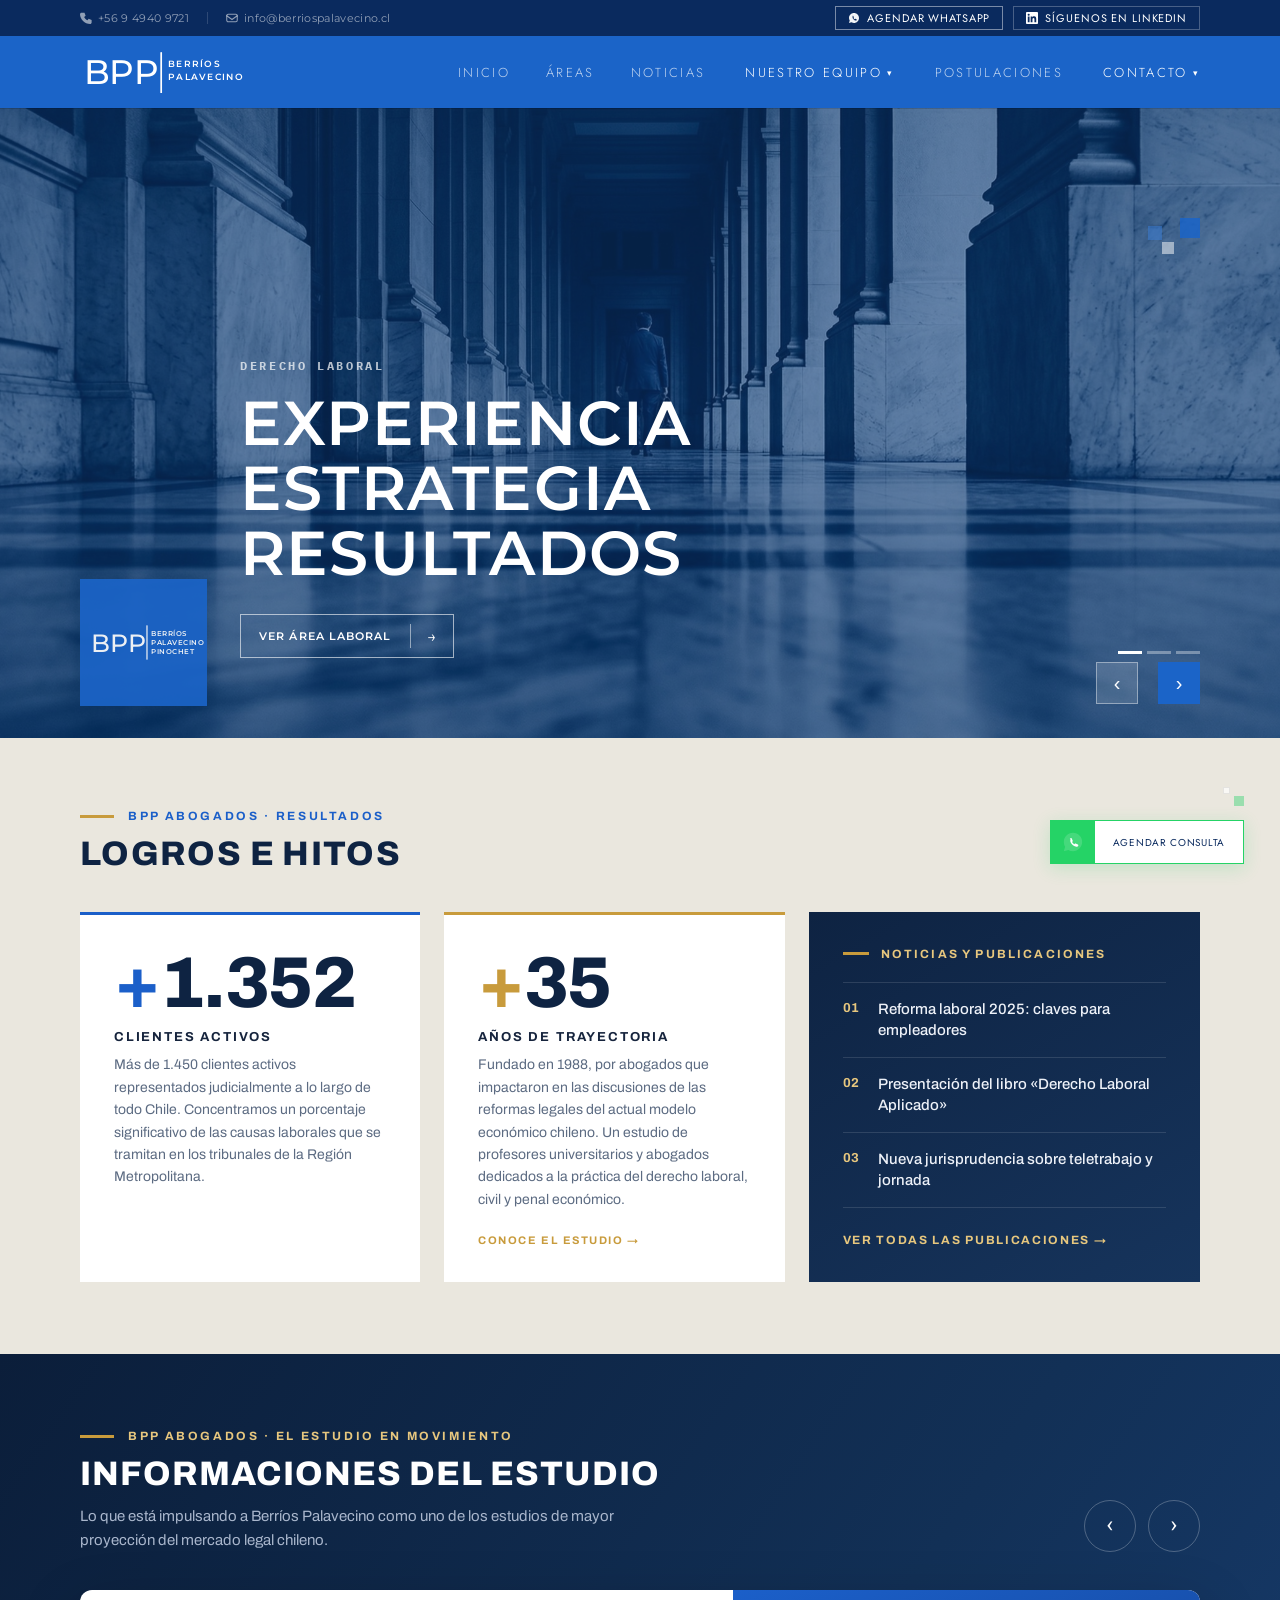
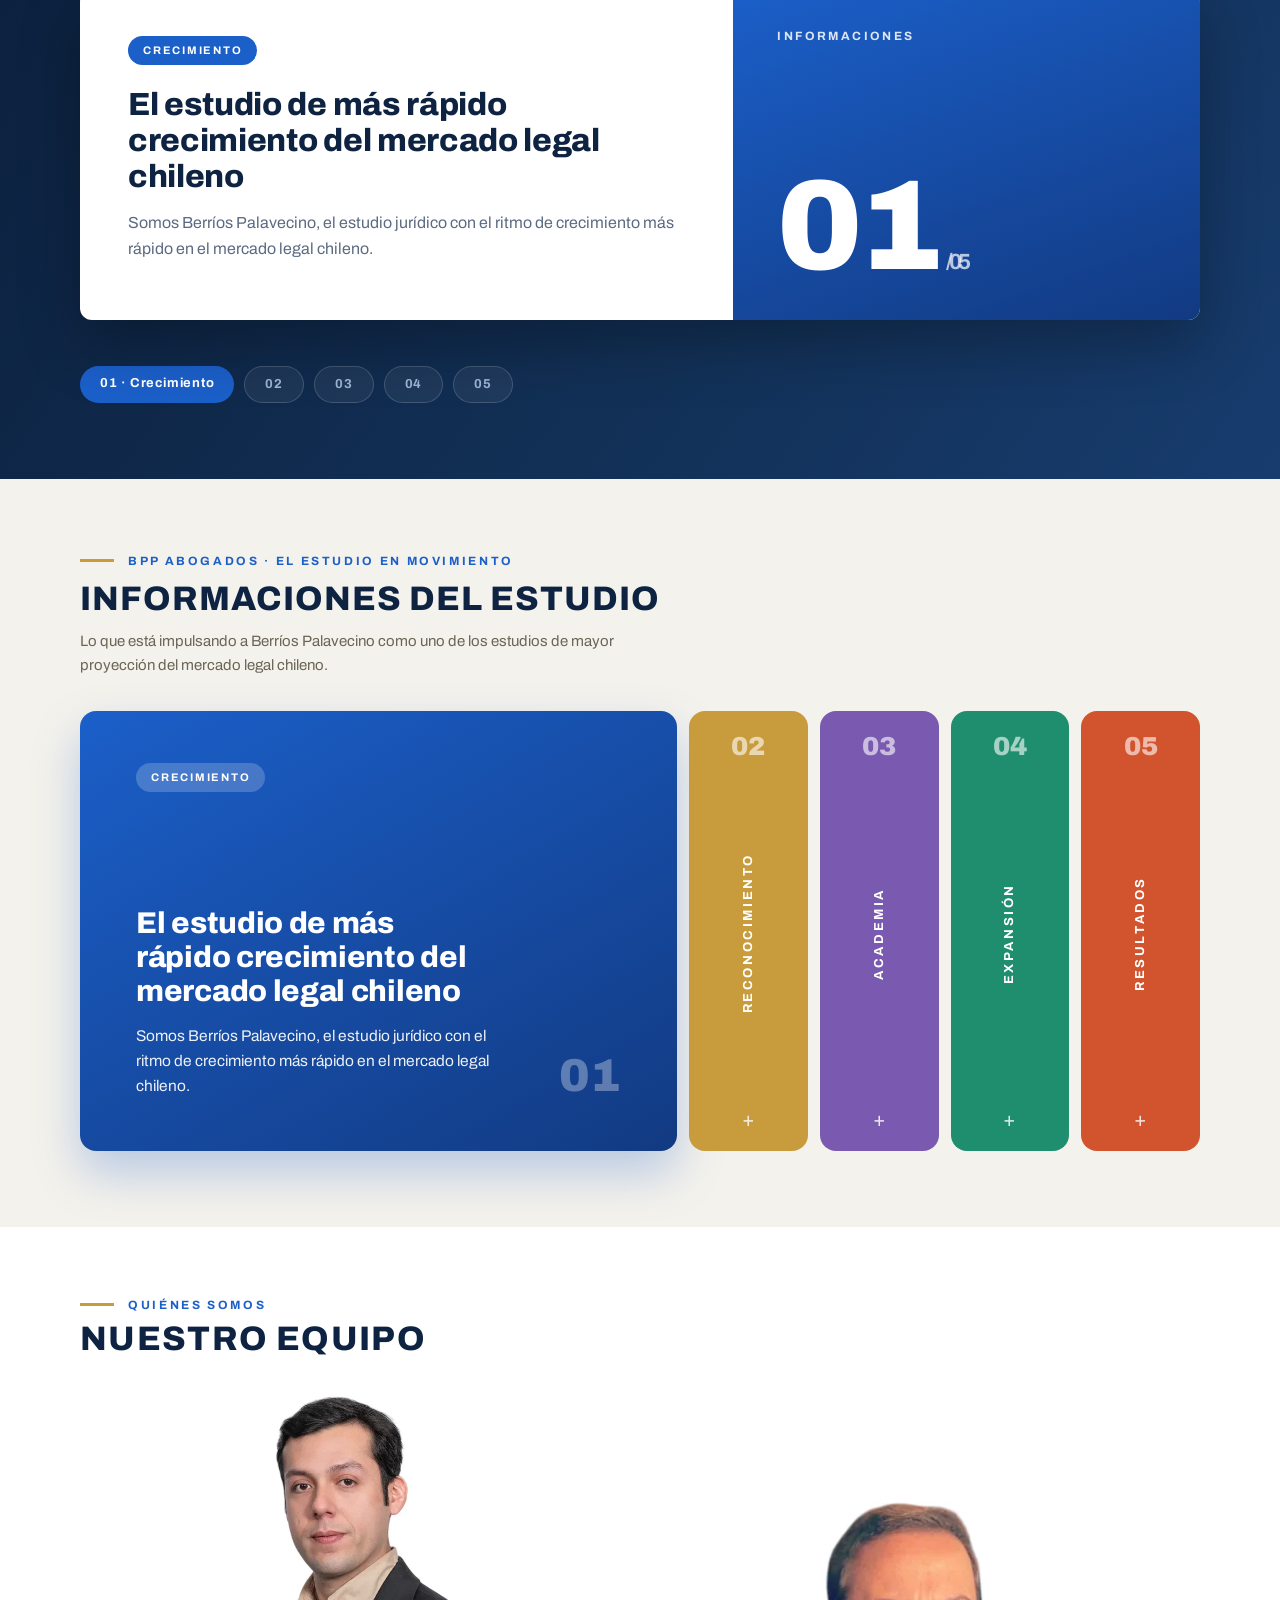
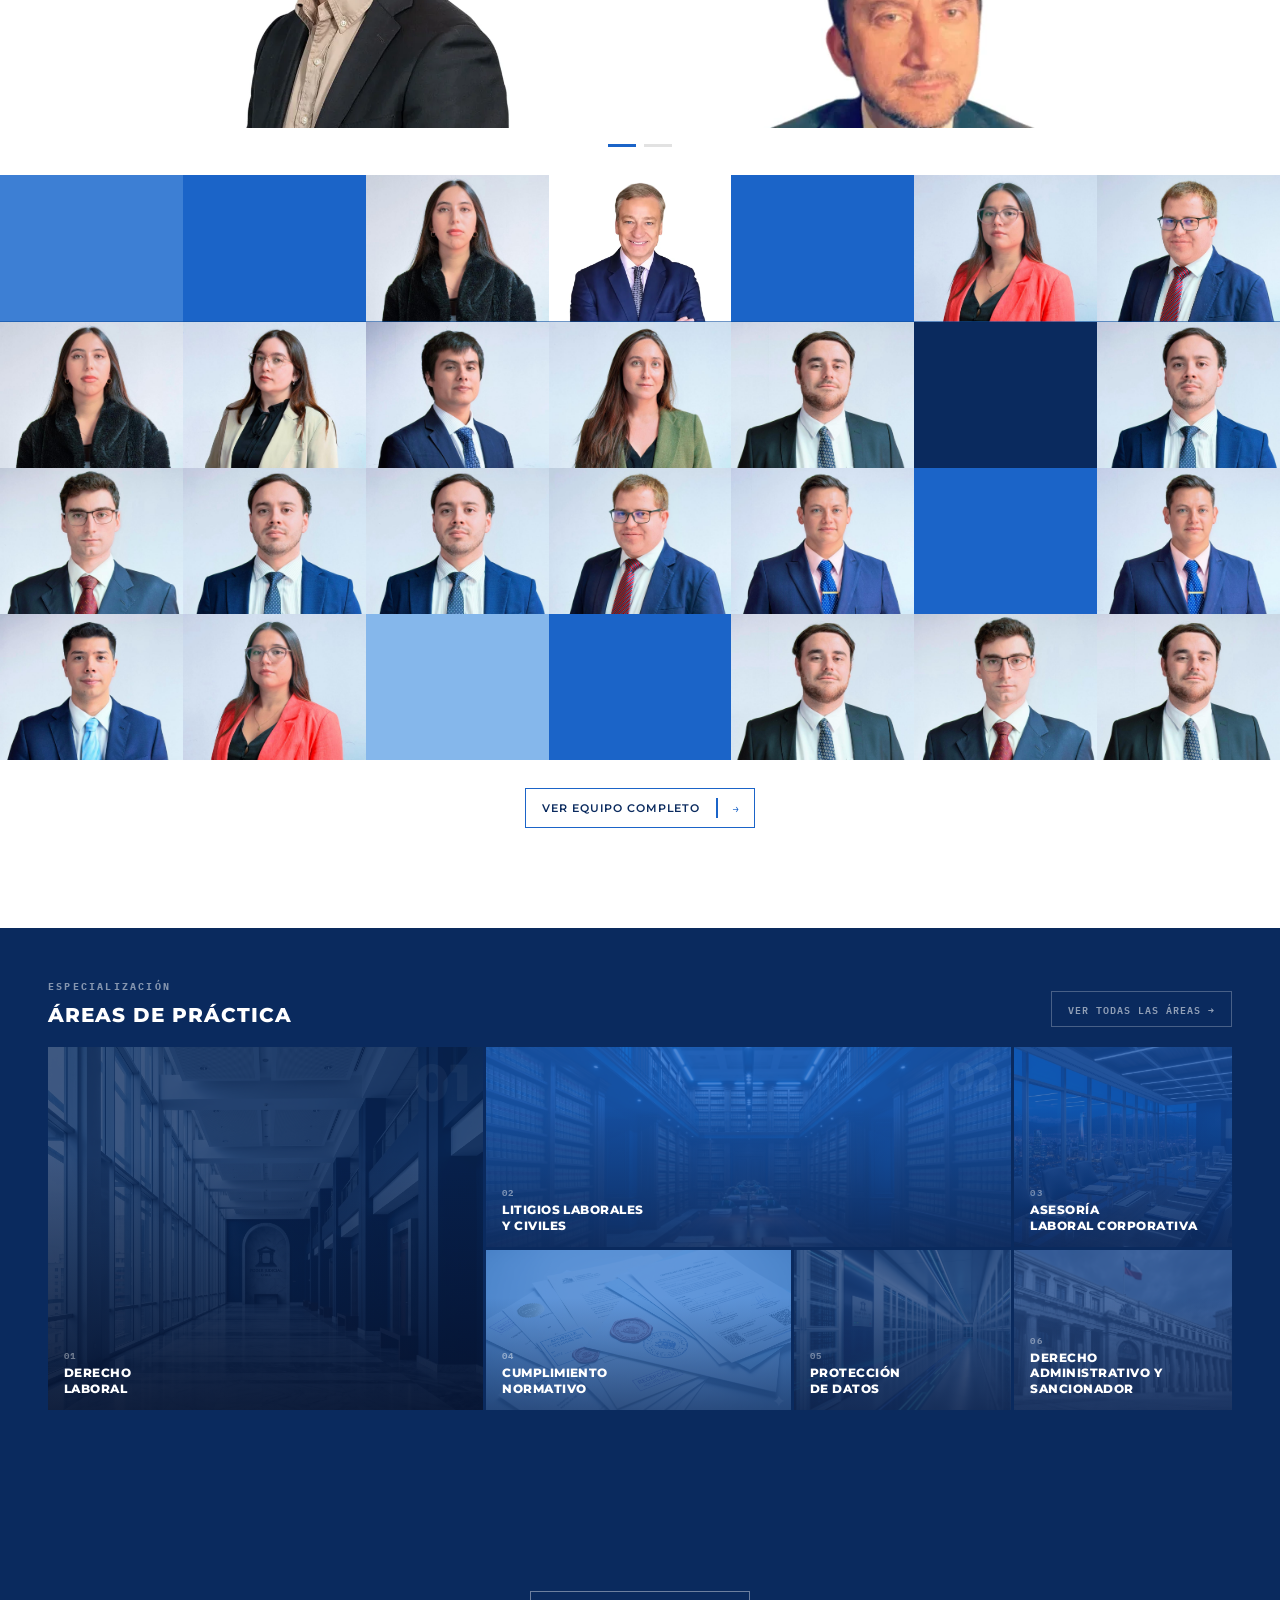
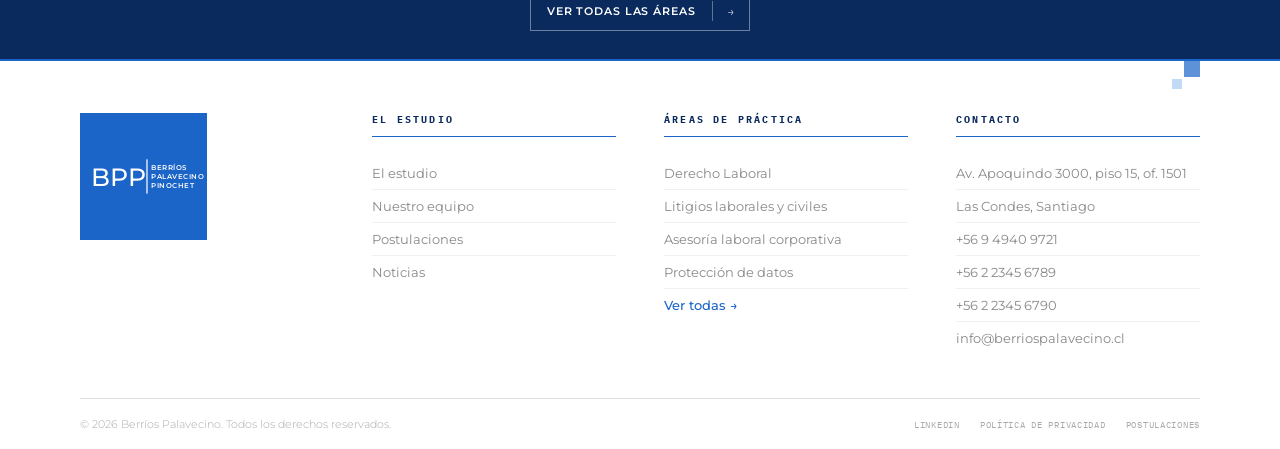
==== index.html @ ef207761 "style: adjust grid container width and margins to ensure full-viewport alignment" ====
<!DOCTYPE html>
<html lang="es">

<head>
  <meta charset="UTF-8">
  <meta name="viewport" content="width=device-width, initial-scale=1.0">
  <script src="assets/components.js"></script>
  <title>BPP Abogados — Berríos Palavecino Pinochet</title>
  <meta name="description"
    content="BPP Abogados — Berríos, Palavecino y Pinochet. Más de 35 años de experiencia en derecho laboral, litigios y asesoría corporativa en Chile.">
  <meta property="og:type" content="website">
  <meta property="og:title" content="BPP Abogados — Berríos Palavecino Pinochet">
  <meta property="og:description"
    content="Más de 35 años de experiencia en derecho laboral, litigios y asesoría corporativa en Chile.">
  <meta property="og:image" content="assets/slide1.jpg">
  <link rel="preconnect" href="https://fonts.googleapis.com">
  <link rel="preconnect" href="https://fonts.gstatic.com" crossorigin>
  <link
    href="https://fonts.googleapis.com/css2?family=Archivo:wght@400;500;600;700;800;900&family=Archivo+Narrow:wght@500;600;700&family=Crimson+Pro:ital,wght@0,400;0,600;1,400&family=IBM+Plex+Mono:wght@400;600;700&family=Jost:wght@300;400;500&family=Montserrat:wght@400;500;700;800&display=swap"
    rel="stylesheet">
  <link rel="stylesheet" href="assets/styles.css">
  <style>
    body {
      font-family: 'Montserrat', sans-serif;
      background: var(--gray-bg);
      color: var(--gray-dk);
      overflow-x: hidden;
      padding-top: 36px;
    }

    .content-wrap {
      position: absolute;
      top: 108px;
    }

    .hero {
      position: relative;
      height: 70vh;
      min-height: 520px;
      overflow: hidden;
    }

    .hero-slides {
      position: relative;
      width: 100%;
      height: 100%;
    }

    .hero-slide {
      position: absolute;
      inset: 0;
      transform: translateX(100%);
      /* oculto por defecto a la derecha */
      background-size: cover;
      background-position: center;
      z-index: 1;
    }

    .hero-slide--active {
      transform: translateX(0);
      z-index: 2;
    }

    .hero-slide-overlay {
      position: absolute;
      inset: 0;
      background: rgba(10, 58, 120, .58);
    }

    .hero-slide-content {
      position: absolute;
      bottom: 80px;
      left: 240px;
      z-index: 2;
      max-width: 580px;
    }

    .hero-slide-category {
      font-family: 'IBM Plex Mono', monospace;
      font-size: 12px;
      font-weight: 700;
      color: rgba(255, 255, 255, .7);
      letter-spacing: .22em;
      text-transform: uppercase;
      margin-bottom: 18px;
      display: block;
    }

    .hero-slide-title {
      font-size: clamp(36px, 5vw, 62px);
      font-weight: 600;
      color: #fff;
      line-height: 1.05;
      text-transform: uppercase;
      letter-spacing: .02em;
      margin-bottom: 28px;
    }

    .hero-slide-btn {
      display: inline-flex;
      align-items: center;
      border: 1.5px solid rgba(255, 255, 255, .6);
      height: 44px;
      text-decoration: none;
      background: transparent;
      transition: background .2s, border-color .2s;
    }

    .hero-slide-btn:hover {
      background: rgba(255, 255, 255, .12);
      border-color: #fff;
    }

    .hero-slide-btn-label {
      font-size: 11px;
      font-weight: 600;
      color: #fff;
      padding: 0 18px;
      letter-spacing: .1em;
      text-transform: uppercase;
      white-space: nowrap;
    }

    .hero-slide-btn-divider {
      width: 1.5px;
      height: 24px;
      background: rgba(255, 255, 255, .5);
      flex-shrink: 0;
    }

    .hero-slide-btn-arrow {
      font-size: 16px;
      color: #fff;
      padding: 0 16px;
    }

    .hero-logo {
      position: absolute;
      bottom: 28px;
      left: 80px;
      z-index: 4;
      opacity: .92;
      transition: opacity .2s;
    }

    .hero-logo:hover {
      opacity: 1;
    }

    .hero-decor {
      position: absolute;
      z-index: 3;
      pointer-events: none;
    }

    .hero-decor--1 {
      top: 110px;
      right: 80px;
      width: 20px;
      height: 20px;
      background: var(--blue);
      opacity: .85;
    }

    .hero-decor--2 {
      top: 134px;
      right: 106px;
      width: 12px;
      height: 12px;
      background: rgba(255, 255, 255, .5);
    }

    .hero-decor--3 {
      top: 118px;
      right: 118px;
      width: 14px;
      height: 14px;
      background: var(--blue-md);
      opacity: .55;
    }

    .hero-controls {
      position: absolute;
      bottom: 34px;
      right: 80px;
      /* mismo margen que left: 80px del logo — equidistante */
      z-index: 10;
      display: flex;
      flex-direction: column;
      align-items: flex-end;
      gap: 8px;
    }

    .hero-dots {
      display: flex;
      gap: 5px;
    }

    .hero-dot {
      width: 24px;
      height: 3px;
      background: rgba(255, 255, 255, .35);
      cursor: pointer;
      transition: background .2s;
    }

    .hero-dot--active {
      background: #fff;
    }

    .hero-nav {
      display: flex;
      gap: 20px;
    }

    .hero-nav-btn {
      width: 42px;
      height: 42px;
      display: flex;
      align-items: center;
      justify-content: center;
      font-size: 20px;
      color: #fff;
      cursor: pointer;
      border: none;
      background: transparent;
      transition: background .2s, transform .15s;
    }

    .hero-nav-btn:hover {
      transform: scale(1.1);
    }

    .hero-nav-btn--prev {
      background: rgba(255, 255, 255, .15);
      border: 1px solid rgba(255, 255, 255, .4);
    }

    .hero-nav-btn--prev:hover {
      background: rgba(255, 255, 255, .28);
    }

    .hero-nav-btn--next {
      background: var(--blue);
    }

    .hero-nav-btn--next:hover {
      background: var(--blue-dk);
    }


    .team-section {
      background: white;
      padding: 72px 80px;
    }

    .team-container {
      max-width: 1280px;
      margin: 0 auto;
      padding: 0;
    }

    .team-eyebrow {
      font-family: 'IBM Plex Mono', monospace;
      font-size: 10px;
      font-weight: 700;
      color: var(--blue);
      letter-spacing: .22em;
      text-transform: uppercase;
      margin-bottom: 10px;
      display: block;
    }

    .team-title {
      font-size: 20px;
      font-weight: 800;
      color: var(--blue-xdk);
      text-transform: uppercase;
      letter-spacing: .05em;
      margin-bottom: 32px;
    }

    .socios-carousel {
      position: relative;
      overflow: hidden;
    }

    .socios-track {
      display: flex;
      gap: 20px;
      transition: transform .6s cubic-bezier(.4, 0, .2, 1);
      will-change: transform;
    }

    .socio {
      flex: 0 0 calc((100% - 20px) / 2);
      height: 340px;
      position: relative;
      overflow: hidden;
      cursor: pointer;
      background: var(--gray-lt);
    }

    .socio img {
      width: 100%;
      height: 100%;
      object-fit: cover;
      object-position: top;
      display: block;
      transition: transform .4s ease;
    }

    .socio:hover img {
      transform: scale(1.04);
    }

    .socio-overlay {
      position: absolute;
      inset: 0;
      background: rgba(13, 79, 160, .82);
      display: flex;
      flex-direction: column;
      justify-content: flex-start;
      padding: 28px;
      transform: translateY(100%);
      transition: transform .35s ease;
    }

    .socio:hover .socio-overlay {
      transform: translateY(0);
    }

    .socio-name {
      font-size: 18px;
      font-weight: 800;
      color: white;
      line-height: 1.2;
      margin-bottom: 6px;
    }

    .socio-role {
      font-family: 'IBM Plex Mono', monospace;
      font-size: 11px;
      color: rgba(255, 255, 255, .8);
      letter-spacing: .1em;
      text-transform: uppercase;
      margin-bottom: 10px;
    }

    .socio-spec {
      font-family: 'Crimson Pro', Georgia, serif;
      font-size: 15px;
      font-style: italic;
      color: rgba(255, 255, 255, .75);
      margin-bottom: 14px;
    }

    .socio-linkedin {
      display: inline-flex;
      align-items: center;
      gap: 5px;
      background: rgba(255, 255, 255, .15);
      border: 1px solid rgba(255, 255, 255, .3);
      padding: 7px 12px;
      font-family: 'IBM Plex Mono', monospace;
      font-size: 9px;
      font-weight: 600;
      color: white;
      letter-spacing: .06em;
      text-transform: uppercase;
      cursor: pointer;
      transition: background .2s;
      margin-top: auto;
    }

    .socio-linkedin:hover {
      background: rgba(255, 255, 255, .28);
    }

    .socios-dots {
      display: flex;
      justify-content: center;
      gap: 8px;
      padding: 16px 0 28px;
    }

    .socios-dot {
      width: 28px;
      height: 3px;
      background: var(--gray-lt);
      cursor: pointer;
      transition: background .25s;
    }

    .socios-dot--active {
      background: var(--blue);
    }

    .team-grid {
      display: grid;
      grid-template-columns: repeat(7, 1fr);
      grid-template-rows: repeat(4, calc(100vw / 7 * 0.8));
      gap: 0;
      width: 100vw;
      margin-left: calc(-50vw + 50%);
    }

    .team-cell {
      position: relative;
      overflow: hidden;
      cursor: pointer;
    }

    .team-cell img {
      width: 100%;
      height: 100%;
      object-fit: cover;
      object-position: top;
      display: block;
      transition: transform .4s ease;
    }

    .team-cell:hover img {
      transform: scale(1.05);
    }

    .team-cell-overlay {
      position: absolute;
      inset: 0;
      background: rgba(13, 79, 160, .82);
      display: flex;
      flex-direction: column;
      justify-content: flex-end;
      padding: 12px 11px;
      transform: translateY(100%);
      transition: transform .3s ease;
    }

    .team-cell:hover .team-cell-overlay {
      transform: translateY(0);
    }

    .team-cell-name {
      font-size: 11px;
      font-weight: 800;
      color: white;
      line-height: 1.3;
    }

    .team-cell-area {
      font-family: 'IBM Plex Mono', monospace;
      font-size: 9px;
      color: rgba(255, 255, 255, .8);
      text-transform: uppercase;
      letter-spacing: .06em;
      margin-top: 4px;
    }

    .team-cta-wrap {
      display: flex;
      justify-content: center;
      padding: 28px 80px;
      background: transparent;
    }

    .btn-split {
      display: inline-flex;
      align-items: center;
      background: none;
      border: 1.5px solid var(--blue);
      height: 40px;
      text-decoration: none;
      transition: background .2s;
    }

    .btn-split:hover {
      background: var(--blue);
    }

    .btn-split:hover .btn-split-label {
      color: white;
    }

    .btn-split:hover .btn-split-divider {
      background: rgba(255, 255, 255, .4);
    }

    .btn-split:hover .btn-split-arrow {
      color: white;
    }

    .btn-split-label {
      font-size: 11px;
      font-weight: 600;
      color: var(--blue-xdk);
      padding: 0 16px;
      letter-spacing: .08em;
      text-transform: uppercase;
      transition: color .2s;
    }

    .btn-split-divider {
      width: 1.5px;
      height: 20px;
      background: var(--blue);
      transition: background .2s;
    }

    .btn-split-arrow {
      font-size: 13px;
      color: var(--blue);
      padding: 0 14px;
      transition: color .2s;
    }

    .areas-section {
      background: var(--blue-xdk);
      padding: 52px 0 0;
    }

    .areas-container {
      padding: 0 48px 0;
    }

    .areas-eyebrow {
      font-family: 'IBM Plex Mono', monospace;
      font-size: 10px;
      font-weight: 700;
      color: rgba(255, 255, 255, .5);
      letter-spacing: .22em;
      text-transform: uppercase;
      margin-bottom: 10px;
      display: block;
    }

    .areas-title {
      font-size: 20px;
      font-weight: 800;
      color: #fff;
      text-transform: uppercase;
      letter-spacing: .05em;
    }

    .areas-header {
      display: flex;
      justify-content: space-between;
      align-items: flex-end;
      padding-bottom: 20px;
    }

    .areas-cta-link {
      font-family: 'IBM Plex Mono', monospace;
      font-size: 10px;
      font-weight: 600;
      color: rgba(255, 255, 255, .55);
      letter-spacing: .1em;
      text-transform: uppercase;
      border: 1.5px solid rgba(255, 255, 255, .25);
      padding: 8px 16px;
      text-decoration: none;
      transition: all .2s;
    }

    .areas-cta-link:hover {
      background: var(--blue);
      color: #fff;
      border-color: var(--blue);
    }

    .areas-main-grid {
      display: grid;
      grid-template-columns: 2fr 1.4fr 1fr 1fr;
      grid-template-rows: 200px 160px;
      gap: 3px;
    }

    .area-cell {
      position: relative;
      overflow: hidden;
      cursor: pointer;
      display: flex;
      flex-direction: column;
      justify-content: flex-end;
      text-decoration: none;
    }

    .area-cell img {
      position: absolute;
      inset: 0;
      width: 100%;
      height: 100%;
      object-fit: cover;
      object-position: center;
      opacity: .22;
      transition: opacity .3s;
    }

    .area-cell:hover img {
      opacity: .15;
    }

    .area-cell-fade {
      position: absolute;
      bottom: 0;
      left: 0;
      right: 0;
      height: 70%;
      z-index: 1;
    }

    .area-cell-content {
      position: relative;
      z-index: 2;
      padding: 14px 16px;
    }

    .area-cell-num {
      font-family: 'IBM Plex Mono', monospace;
      font-size: 9px;
      font-weight: 700;
      letter-spacing: .14em;
      margin-bottom: 4px;
    }

    .area-cell-name {
      font-size: 12px;
      font-weight: 800;
      text-transform: uppercase;
      letter-spacing: .04em;
      line-height: 1.3;
    }

    .area-cell-bignum {
      position: absolute;
      top: 10px;
      right: 12px;
      z-index: 1;
      font-size: 52px;
      font-weight: 800;
      line-height: 1;
      pointer-events: none;
    }

    .area-cell-hover {
      position: absolute;
      inset: 0;
      background: rgba(27, 100, 200, .9);
      opacity: 0;
      transition: opacity .25s ease;
      display: flex;
      flex-direction: column;
      align-items: center;
      justify-content: center;
      gap: 8px;
      padding: 16px;
      z-index: 4;
    }

    .area-cell:hover .area-cell-hover {
      opacity: 1;
    }

    .area-cell-hover-name {
      font-size: 12px;
      font-weight: 800;
      color: #fff;
      text-align: center;
      text-transform: uppercase;
      letter-spacing: .04em;
      line-height: 1.3;
    }

    .area-cell-hover-desc {
      font-size: 10px;
      color: rgba(255, 255, 255, .8);
      text-align: center;
      line-height: 1.55;
    }

    .area-cell-hover-btn {
      font-family: 'IBM Plex Mono', monospace;
      font-size: 9px;
      font-weight: 600;
      color: #fff;
      text-transform: uppercase;
      letter-spacing: .08em;
      border: 1px solid rgba(255, 255, 255, .5);
      padding: 5px 12px;
      margin-top: 4px;
    }

    .area-cell--01 {
      grid-column: 1/2;
      grid-row: 1/3;
    }

    .area-cell--02 {
      grid-column: 2/4;
      grid-row: 1/2;
    }

    .area-cell--03 {
      grid-column: 4/5;
      grid-row: 1/2;
    }

    .area-cell--04 {
      grid-column: 2/3;
      grid-row: 2/3;
    }

    .area-cell--05 {
      grid-column: 3/4;
      grid-row: 2/3;
    }

    .area-cell--06 {
      grid-column: 4/5;
      grid-row: 2/3;
    }

    .ac-xdk {
      background: var(--blue-xdk);
    }

    .ac-xdk .area-cell-num {
      color: rgba(255, 255, 255, .4);
    }

    .ac-xdk .area-cell-name {
      color: #fff;
    }

    .ac-xdk .area-cell-fade {
      background: linear-gradient(to top, rgba(5, 15, 40, .75) 0%, transparent 100%);
    }

    .ac-xdk .area-cell-bignum {
      color: rgba(255, 255, 255, .04);
    }

    .ac-blue {
      background: var(--blue);
    }

    .ac-blue .area-cell-num {
      color: rgba(255, 255, 255, .45);
    }

    .ac-blue .area-cell-name {
      color: #fff;
    }

    .ac-blue .area-cell-fade {
      background: linear-gradient(to top, rgba(10, 26, 62, .65) 0%, transparent 100%);
    }

    .ac-blue .area-cell-bignum {
      color: rgba(255, 255, 255, .05);
    }

    .ac-navy {
      background: #1450A8;
    }

    .ac-navy .area-cell-num {
      color: rgba(255, 255, 255, .4);
    }

    .ac-navy .area-cell-name {
      color: #fff;
    }

    .ac-navy .area-cell-fade {
      background: linear-gradient(to top, rgba(10, 26, 62, .6) 0%, transparent 100%);
    }

    .ac-navy .area-cell-bignum {
      color: rgba(255, 255, 255, .04);
    }

    .ac-md {
      background: var(--blue-md);
    }

    .ac-md .area-cell-num {
      color: rgba(255, 255, 255, .45);
    }

    .ac-md .area-cell-name {
      color: #fff;
    }

    .ac-md .area-cell-fade {
      background: linear-gradient(to top, rgba(10, 26, 62, .55) 0%, transparent 100%);
    }

    .ac-md .area-cell-bignum {
      color: rgba(255, 255, 255, .05);
    }

    .ac-pale {
      background: #1B3E78;
    }

    .ac-pale .area-cell-num {
      color: rgba(255, 255, 255, .4);
    }

    .ac-pale .area-cell-name {
      color: #fff;
    }

    .ac-pale .area-cell-fade {
      background: linear-gradient(to top, rgba(10, 26, 62, .55) 0%, transparent 100%);
    }

    .ac-pale .area-cell-bignum {
      color: rgba(255, 255, 255, .04);
    }

    .ac-lt {
      background: #2A5090;
    }

    .ac-lt .area-cell-num {
      color: rgba(255, 255, 255, .4);
    }

    .ac-lt .area-cell-name {
      color: #fff;
    }

    .ac-lt .area-cell-fade {
      background: linear-gradient(to top, rgba(10, 26, 62, .5) 0%, transparent 100%);
    }

    .ac-lt .area-cell-bignum {
      color: rgba(255, 255, 255, .04);
    }

    .areas-bottom-grid {
      display: grid;
      grid-template-columns: repeat(4, 1fr);
      gap: 3px;
      margin-top: 3px;
    }

    .area-cell--bottom {
      height: 150px;
    }

    .ac-b1 {
      background: #0D3070;
    }

    .ac-b1 .area-cell-num {
      color: rgba(255, 255, 255, .4);
    }

    .ac-b1 .area-cell-name {
      color: #fff;
    }

    .ac-b1 .area-cell-fade {
      background: linear-gradient(to top, rgba(5, 15, 40, .6) 0%, transparent 100%);
    }

    .ac-b2 {
      background: #153880;
    }

    .ac-b2 .area-cell-num {
      color: rgba(255, 255, 255, .4);
    }

    .ac-b2 .area-cell-name {
      color: #fff;
    }

    .ac-b2 .area-cell-fade {
      background: linear-gradient(to top, rgba(10, 26, 62, .55) 0%, transparent 100%);
    }

    .ac-b3 {
      background: #1C4898;
    }

    .ac-b3 .area-cell-num {
      color: rgba(255, 255, 255, .42);
    }

    .ac-b3 .area-cell-name {
      color: #fff;
    }

    .ac-b3 .area-cell-fade {
      background: linear-gradient(to top, rgba(10, 26, 62, .5) 0%, transparent 100%);
    }

    .ac-b4 {
      background: #234FA8;
    }

    .ac-b4 .area-cell-num {
      color: rgba(255, 255, 255, .42);
    }

    .ac-b4 .area-cell-name {
      color: #fff;
    }

    .ac-b4 .area-cell-fade {
      background: linear-gradient(to top, rgba(10, 26, 62, .48) 0%, transparent 100%);
    }

    .areas-cta-wrap {
      display: flex;
      justify-content: center;
      padding: 28px 0;
      background: var(--blue-xdk);
    }

    .btn-split--white {
      display: inline-flex;
      align-items: center;
      background: none;
      border: 1.5px solid rgba(255, 255, 255, .4);
      height: 40px;
      text-decoration: none;
      transition: background .2s;
    }

    .btn-split--white:hover {
      background: rgba(255, 255, 255, .1);
    }

    .btn-split--white .btn-split-label {
      color: #fff;
    }

    .btn-split--white .btn-split-divider {
      background: rgba(255, 255, 255, .35);
    }

    .btn-split--white .btn-split-arrow {
      color: rgba(255, 255, 255, .7);
    }

    .hito-card,
    .hito-leido {
      opacity: 0;
      transform: translateY(28px);
      transition: opacity .55s ease, transform .55s ease;
    }

    .hito-card.is-visible,
    .hito-leido.is-visible {
      opacity: 1;
      transform: translateY(0);
    }

    .hito-card:nth-child(1) {
      transition-delay: 0ms;
    }

    .hito-card:nth-child(2) {
      transition-delay: 120ms;
    }

    .hito-leido {
      transition-delay: 240ms;
    }

    .area-cell {
      opacity: 0;
      transform: translateY(20px);
      transition: opacity .45s ease, transform .45s ease;
    }

    .area-cell.is-visible {
      opacity: 1;
      transform: translateY(0);
    }

    .area-cell--01 {
      transition-delay: 0ms;
    }

    .area-cell--02 {
      transition-delay: 80ms;
    }

    .area-cell--03 {
      transition-delay: 160ms;
    }

    .area-cell--04 {
      transition-delay: 200ms;
    }

    .area-cell--05 {
      transition-delay: 240ms;
    }

    .area-cell--06 {
      transition-delay: 280ms;
    }

    .area-cell--bottom {
      transition-delay: var(--delay, 320ms);
    }

    @media(max-width:1179px) {

      .hitos-container,
      .team-container,
      .areas-container {
        padding-left: 32px;
        padding-right: 32px;
      }

      .hero-logo {
        left: 32px;
      }

      .hero-slide-content {
        left: 180px;
      }

      .hero-controls {
        right: 32px;
      }

      .areas-main-grid {
        grid-template-rows: 170px 140px;
      }
    }

    @media(max-width:767px) {
      .hero {
        height: 80vh;
      }

      .hero-slide-content {
        left: 20px;
        bottom: 60px;
      }

      .hero-slide-title {
        font-size: clamp(26px, 6vw, 36px);
      }

      .hero-logo {
        left: 16px;
        bottom: 16px;
      }

      .hero-logo svg {
        width: 80px;
        height: 80px;
      }

      .hero-controls {
        right: 16px;
        bottom: 16px;
      }

      .socio {
        flex: 0 0 calc((100% - 20px) / 2);
        height: 240px;
      }

      .team-grid {
        grid-template-columns: repeat(4, 1fr);
        grid-template-rows: repeat(7, calc(100vw/4*0.8));
      }

      .areas-section {
        padding: 36px 0 0;
      }

      .areas-main-grid {
        grid-template-columns: 1fr 1fr;
        grid-template-rows: auto;
      }

      .area-cell--01 {
        grid-column: 1/2;
        grid-row: 1/2;
        min-height: 140px;
      }

      .area-cell--02 {
        grid-column: 2/3;
        grid-row: 1/2;
      }

      .area-cell--03 {
        grid-column: 1/2;
        grid-row: 2/3;
      }

      .area-cell--04 {
        grid-column: 2/3;
        grid-row: 2/3;
      }

      .area-cell--05 {
        grid-column: 1/2;
        grid-row: 3/4;
      }

      .area-cell--06 {
        grid-column: 2/3;
        grid-row: 3/4;
      }

      .area-cell {
        min-height: 110px;
      }

      .areas-bottom-grid {
        grid-template-columns: 1fr 1fr;
      }

      .area-cell--bottom {
        height: 115px;
      }
    }

    @keyframes pulseScale {
      0% {
        transform: scale(1);
      }

      50% {
        transform: scale(1.3);
      }

      100% {
        transform: scale(1);
      }
    }

    @keyframes fadeIn {
      0% {
        opacity: 0;
      }

      100% {
        opacity: 1;
      }
    }

    .hito-plus-pulse {
      animation: pulseScale 0.6s ease-in-out;
    }

    /* ── SECCIÓN LOGROS E HITOS ── */
    @media (max-width: 1179px) {
      .hitos-grid {
        grid-template-columns: 1fr 1fr !important;
      }
    }

    @media (max-width: 767px) {
      .hitos-grid {
        grid-template-columns: 1fr !important;
      }

      .hitos-section {
        padding: 48px 20px !important;
      }

      .hitos-number {
        font-size: 56px !important;
      }

      .hitos-title {
        font-size: 24px !important;
        margin-bottom: 12px !important;
      }

      .hitos-description {
        font-size: 13px !important;
        line-height: 1.5 !important;
      }

      .hitos-card {
        padding: 28px 24px !important;
      }
    }

    /* ── INFORMACIONES DEL ESTUDIO (Carrusel) ── */
    @media (max-width: 1179px) {
      .estudio-panel-grid {
        grid-template-columns: 1fr !important;
      }

      .estudio-panel-content {
        padding: 36px 32px !important;
      }

      .estudio-panel-side {
        padding: 32px 28px !important;
      }

      .estudio-header {
        flex-direction: column !important;
        align-items: flex-start !important;
      }

      .estudio-nav-buttons {
        flex-direction: row !important;
        margin-top: 20px !important;
      }
    }

    @media (max-width: 767px) {
      .estudio-section {
        padding: 48px 20px !important;
      }

      .estudio-header {
        gap: 20px !important;
      }

      .estudio-carousel-wrap {
        margin-top: 28px !important;
        min-height: auto !important;
      }

      .estudio-panel,
      .estudio-panel.estudio-panel--active {
        display: grid !important;
        grid-template-columns: 1fr !important;
      }

      .estudio-panel-content,
      .estudio-panel .estudio-panel-content {
        padding: 28px 24px !important;
      }

      .estudio-panel-side,
      .estudio-panel .estudio-panel-side {
        padding: 24px 20px !important;
        min-height: 200px !important;
      }

      .estudio-panel-title {
        font-size: 24px !important;
      }

      .estudio-panel-description {
        font-size: 14px !important;
      }

      .estudio-pill {
        padding: 10px 16px !important;
        font-size: 12px !important;
      }
    }

    /* ── SEPARACIÓN ENTRE SECCIONES DE INFORMACIONES ── */
    @media (max-width: 1179px) {
      .estudio-section {
        padding: 60px 48px !important;
        margin-bottom: 0 !important;
      }

      .estudio-carousel-wrap {
        min-height: 320px !important;
      }
    }

    @media (max-width: 767px) {
      .estudio-section {
        padding: 48px 20px !important;
        margin-bottom: 0 !important;
      }

      .estudio-carousel-wrap {
        min-height: 280px !important;
      }
    }

    /* ── ACORDEÓN INFORMACIONES DEL ESTUDIO V2 ── */
    @media (max-width: 1179px) {
      .estudio-accordion {
        height: auto !important;
        flex-wrap: wrap !important;
        gap: 10px !important;
      }

      .estudio-item {
        flex: 0 1 calc(50% - 6px) !important;
      }

      .estudio-item--expanded {
        flex: 1 1 100% !important;
      }
    }

    @media (max-width: 767px) {
      .estudio-accordion-section {
        padding: 48px 20px !important;
        margin-top: 0 !important;
        background: #F4F2EC;
      }

      .estudio-accordion-section > div > div:first-child {
        flex-direction: column !important;
        align-items: flex-start !important;
        gap: 20px !important;
        margin-bottom: 28px !important;
      }

      .estudio-accordion-section > div > div:first-child > div:first-child {
        width: 100% !important;
      }

      .estudio-accordion-section > div > div:first-child > div:first-child > div:last-child {
        font-size: 28px !important;
        margin-top: 8px !important;
      }

      .estudio-accordion {
        height: auto !important;
        display: flex !important;
        flex-wrap: wrap !important;
        gap: 10px !important;
      }

      .estudio-item {
        flex: 0 1 calc(50% - 5px) !important;
        min-width: auto !important;
        padding: 14px 8px !important;
        border-radius: 8px !important;
        min-height: 70px !important;
        display: flex !important;
        flex-direction: column !important;
        justify-content: center !important;
        align-items: center !important;
      }

      .estudio-item--expanded {
        flex: 1 1 100% !important;
        padding: 40px 20px !important;
        min-height: auto !important;
      }

      .estudio-item__title {
        font-size: 22px !important;
        max-width: 100% !important;
      }

      .estudio-item__description {
        font-size: 14px !important;
        max-width: 100% !important;
      }

      .estudio-item__number {
        font-size: 36px !important;
      }

      .estudio-item__content {
        gap: 20px !important;
      }
    }

    /* ── ACORDEÓN INFORMACIONES DEL ESTUDIO V2 ── */
    .estudio-accordion {
      display: flex;
      gap: 12px;
      height: 440px;
      transition: all .5s ease;
    }

    .estudio-item {
      border-radius: 16px;
      overflow: hidden;
      color: #fff;
      display: flex;
      flex-direction: column;
      align-items: center;
      justify-content: space-between;
      cursor: pointer;
      transition: flex .4s cubic-bezier(.4, 0, .2, 1), padding .4s cubic-bezier(.4, 0, .2, 1);
      /* Estado contraído por defecto */
      flex: 0.72 1 0;
      min-width: 66px;
      padding: 22px 8px;
    }

    .estudio-item__header {
      display: flex;
      justify-content: space-between;
      align-items: flex-start;
      opacity: 0;
      animation: fadeIn .5s ease .2s forwards;
    }

    .estudio-item__badge {
      background: rgba(255, 255, 255, .20);
      padding: 9px 15px;
      border-radius: 999px;
      font: 700 11px/1 'Archivo';
      letter-spacing: .16em;
      text-transform: uppercase;
    }

    .estudio-item__number {
      font: 900 46px/1 'Archivo';
      color: rgba(255, 255, 255, .32);
      flex-shrink: 0;
    }

    .estudio-item__content {
      display: flex;
      justify-content: space-between;
      align-items: flex-end;
      margin-top: auto;
      gap: 40px;
    }

    .estudio-item__text-group {
      flex: 1;
    }

    .estudio-item__title {
      font: 800 30px/1.14 'Archivo';
      letter-spacing: -0.01em;
      text-wrap: balance;
      opacity: 0;
      animation: fadeIn .5s ease .3s forwards;
      max-width: 400px;
      margin-bottom: 16px;
    }

    .estudio-item__description {
      font: 400 15.5px/1.6 'Archivo';
      color: rgba(255, 255, 255, .92);
      max-width: 400px;
      opacity: 0;
      animation: fadeIn .5s ease .4s forwards;
    }

    .estudio-item__collapsed-number {
      font: 900 26px/1 'Archivo';
      color: rgba(255, 255, 255, .6);
    }

    .estudio-item__collapsed-label {
      writing-mode: vertical-rl;
      transform: rotate(180deg);
      font: 700 13px/1 'Archivo';
      letter-spacing: .2em;
      text-transform: uppercase;
      white-space: nowrap;
      padding: 0 8px;
    }

    .estudio-item__collapsed-plus {
      font: 400 20px/1 'Archivo';
      color: rgba(255, 255, 255, .85);
    }

    .estudio-item--expanded {
      flex: 3.4 1 0 !important;
      min-width: 0 !important;
      padding: 52px 56px !important;
      align-items: stretch !important;
      justify-content: flex-start !important;
    }
  </style>
</head>

<body>

  <!-- TOPBAR -->
  <bpp-topbar></bpp-topbar>

  <!-- NAV -->
  <bpp-nav></bpp-nav>

  <div class="content-wrap">
    <!-- HERO -->
    <section class="hero">
      <div class="hero-slides">
        <div class="hero-slide hero-slide--active" style="background-image:url('assets/slide1.jpg');">
          <div class="hero-slide-overlay"></div>
          <div class="hero-slide-content">
            <span class="hero-slide-category">Derecho Laboral</span>
            <h1 class="hero-slide-title">Experiencia<br>Estrategia<br>Resultados</h1>
            <a href="./BPP_Areas.html" class="hero-slide-btn">
              <span class="hero-slide-btn-label">Ver área laboral</span>
              <span class="hero-slide-btn-divider"></span>
              <span class="hero-slide-btn-arrow">→</span>
            </a>
          </div>
        </div>
        <div class="hero-slide" style="background-image:url('assets/slide2.jpg');">
          <div class="hero-slide-overlay"></div>
          <div class="hero-slide-content">
            <span class="hero-slide-category">Litigios laborales y civiles</span>
            <p class="hero-slide-title">Representación que<br>marca precedentes</p>
            <a href="./BPP_Areas.html" class="hero-slide-btn">
              <span class="hero-slide-btn-label">Ver litigios</span>
              <span class="hero-slide-btn-divider"></span>
              <span class="hero-slide-btn-arrow">→</span>
            </a>
          </div>
        </div>
        <div class="hero-slide" style="background-image:url('assets/slide3.jpg');">
          <div class="hero-slide-overlay"></div>
          <div class="hero-slide-content">
            <span class="hero-slide-category">Asesoría laboral corporativa</span>
            <p class="hero-slide-title">Soluciones jurídicas<br>y prevención</p>
            <a href="./BPP_Areas.html" class="hero-slide-btn">
              <span class="hero-slide-btn-label">Ver asesoría</span>
              <span class="hero-slide-btn-divider"></span>
              <span class="hero-slide-btn-arrow">→</span>
            </a>
          </div>
        </div>
      </div>

      <a href="./index.html" class="hero-logo">
        <svg viewBox="0 0 310 310" width="127" height="127" xmlns="http://www.w3.org/2000/svg">
          <rect width="310" height="310" fill="#1B64C8" />
          <text x="28" y="178" font-family="Montserrat,Arial,sans-serif" font-weight="500" font-size="62" fill="#FFFFFF"
            letter-spacing="-1">BPP</text>
          <rect x="162" y="113" width="3" height="84" fill="#FFFFFF" rx="1" />
          <text x="174" y="139" font-family="Montserrat,Arial,sans-serif" font-weight="600" font-size="16"
            fill="#FFFFFF" letter-spacing="1.2">BERRÍOS</text>
          <text x="174" y="161" font-family="Montserrat,Arial,sans-serif" font-weight="600" font-size="16"
            fill="#FFFFFF" letter-spacing="1.2">PALAVECINO</text>
          <text x="174" y="183" font-family="Montserrat,Arial,sans-serif" font-weight="600" font-size="16"
            fill="#FFFFFF" letter-spacing="1.2">PINOCHET</text>
        </svg>
      </a>

      <div class="hero-decor hero-decor--1"></div>
      <div class="hero-decor hero-decor--2"></div>
      <div class="hero-decor hero-decor--3"></div>

      <div class="hero-controls">
        <div class="hero-dots">
          <div class="hero-dot hero-dot--active" onclick="goSlide(0)"></div>
          <div class="hero-dot" onclick="goSlide(1)"></div>
          <div class="hero-dot" onclick="goSlide(2)"></div>
        </div>
        <div class="hero-nav">
          <button class="hero-nav-btn hero-nav-btn--prev" onclick="prevSlide()">‹</button>
          <button class="hero-nav-btn hero-nav-btn--next" onclick="nextSlide()">›</button>
        </div>
      </div>
    </section>

    <!-- LOGROS E HITOS -->
    <section class="hitos-section" style="background:#EAE7DE; padding:72px 80px; font-family:'Archivo',sans-serif;">
      <div style="max-width:1280px; margin:0 auto;">
        <div style="display:flex; align-items:center; gap:14px;">
          <span style="width:34px; height:3px; background:#C89B3C; display:inline-block;"></span>
          <span style="font:700 12px/1 'Archivo'; letter-spacing:.22em; text-transform:uppercase; color:#1B5FC9;">BPP
            Abogados · Resultados</span>
        </div>
        <div
          style="font:800 34px/1.05 'Archivo'; letter-spacing:.04em; text-transform:uppercase; color:#0E2342; margin-top:14px;">
          Logros e Hitos</div>

        <div class="hitos-grid"
          style="display:grid; grid-template-columns:1fr 1fr 1.15fr; gap:24px; margin-top:40px; align-items:stretch;">
          <!-- stat 1: clientes -->
          <div class="hitos-card"
            style="background:#fff; padding:36px 34px; display:flex; flex-direction:column; gap:10px; border-top:3px solid #1B5FC9; transition:transform .25s ease, box-shadow .25s ease; cursor:default;"
            onmouseover="this.style.transform='translateY(-4px)'; this.style.boxShadow='0 14px 30px rgba(14,35,66,.16)';"
            onmouseout="this.style.transform='none'; this.style.boxShadow='none';">
            <div class="hitos-number" style="font:800 72px/0.9 'Archivo'; letter-spacing:-0.02em; color:#0E2342;"><span
                style="color:#1B5FC9;">+</span><span class="hito-counter" data-target="1450" data-suffix="">0</span>
            </div>
            <div class="hitos-title"
              style="font:700 13px/1 'Archivo'; letter-spacing:.14em; text-transform:uppercase; color:#16243D; margin-top:6px;">
              Clientes activos</div>
            <div class="hitos-description" style="font:400 14px/1.6 'Archivo'; color:#5C6B82;">Más de 1.450 clientes activos representados
              judicialmente a lo largo de todo Chile. Concentramos un porcentaje significativo de las causas laborales
              que se tramitan en los tribunales de la Región Metropolitana.</div>
          </div>
          <!-- stat 2: trayectoria -->
          <a href="#" class="hitos-card"
            style="background:#fff; padding:36px 34px; display:flex; flex-direction:column; gap:10px; border-top:3px solid #C89B3C; text-decoration:none; transition:transform .25s ease, box-shadow .25s ease;"
            onmouseover="this.style.transform='translateY(-4px)'; this.style.boxShadow='0 14px 30px rgba(14,35,66,.16)';"
            onmouseout="this.style.transform='none'; this.style.boxShadow='none';">
            <div class="hitos-number" style="font:800 72px/0.9 'Archivo'; letter-spacing:-0.02em; color:#0E2342;"><span
                style="color:#C89B3C;">+</span><span class="hito-counter" data-target="38" data-suffix="">0</span></div>
            <div class="hitos-title"
              style="font:700 13px/1 'Archivo'; letter-spacing:.14em; text-transform:uppercase; color:#16243D; margin-top:6px;">
              Años de trayectoria</div>
            <div class="hitos-description" style="font:400 14px/1.6 'Archivo'; color:#5C6B82;">Fundado en 1988, por abogados que impactaron en las
              discusiones de las reformas legales del actual modelo económico chileno. Un estudio de profesores
              universitarios y abogados dedicados a la práctica del derecho laboral, civil y penal económico.</div>
            <span
              style="margin-top:auto; padding-top:14px; font:700 11px/1 'Archivo'; letter-spacing:.14em; text-transform:uppercase; color:#C89B3C;">Conoce
              el estudio →</span>
          </a>
          <!-- noticias y publicaciones -->
          <div
            style="background:#0E2342; background-image:linear-gradient(150deg,#0E2342 0%,#16345C 100%); padding:36px 34px; display:flex; flex-direction:column;">
            <div style="display:flex; align-items:center; gap:12px;">
              <span style="width:26px; height:3px; background:#C89B3C; display:inline-block;"></span>
              <span
                style="font:700 12px/1 'Archivo'; letter-spacing:.18em; text-transform:uppercase; color:#E7C77E;">Noticias
                y publicaciones</span>
            </div>
            <div style="display:flex; flex-direction:column; margin-top:22px;">
              <a href="./BPP_Noticias.html"
                style="display:flex; gap:18px; align-items:flex-start; padding:16px 0; border-top:1px solid rgba(255,255,255,.12); text-decoration:none; transition:background .2s;"
                onmouseover="this.style.background='rgba(255,255,255,.05)';" onmouseout="this.style.background='none';">
                <span style="font:700 13px/1.4 'Archivo'; color:#E7C77E; letter-spacing:.05em;">01</span>
                <span style="font:500 15px/1.4 'Archivo'; color:#EDF1F8;">Reforma laboral 2025: claves para
                  empleadores</span>
              </a>
              <a href="./BPP_Noticias.html"
                style="display:flex; gap:18px; align-items:flex-start; padding:16px 0; border-top:1px solid rgba(255,255,255,.12); text-decoration:none; transition:background .2s;"
                onmouseover="this.style.background='rgba(255,255,255,.05)';" onmouseout="this.style.background='none';">
                <span style="font:700 13px/1.4 'Archivo'; color:#E7C77E; letter-spacing:.05em;">02</span>
                <span style="font:500 15px/1.4 'Archivo'; color:#EDF1F8;">Presentación del libro «Derecho Laboral
                  Aplicado»</span>
              </a>
              <a href="./BPP_Noticias.html"
                style="display:flex; gap:18px; align-items:flex-start; padding:16px 0; border-top:1px solid rgba(255,255,255,.12); border-bottom:1px solid rgba(255,255,255,.12); text-decoration:none; transition:background .2s;"
                onmouseover="this.style.background='rgba(255,255,255,.05)';" onmouseout="this.style.background='none';">
                <span style="font:700 13px/1.4 'Archivo'; color:#E7C77E; letter-spacing:.05em;">03</span>
                <span style="font:500 15px/1.4 'Archivo'; color:#EDF1F8;">Nueva jurisprudencia sobre teletrabajo y
                  jornada</span>
              </a>
            </div>
            <a href="./BPP_Noticias.html"
              style="margin-top:auto; padding-top:22px; font:700 12px/1 'Archivo'; letter-spacing:.14em; text-transform:uppercase; color:#E7C77E; text-decoration:none; transition:color .2s;"
              onmouseover="this.style.color='#fff';" onmouseout="this.style.color='#E7C77E';">Ver todas las
              publicaciones →</a>
          </div>
        </div>
      </div>
    </section>

    <!-- INFORMACIONES DEL ESTUDIO -->
    <section class="estudio-section"
      style="background:#0B1E3A; background-image:linear-gradient(125deg,#0B1E3A 0%,#123056 60%,#173C6E 100%); padding:76px 80px; margin-bottom:0; font-family:'Archivo',sans-serif;">
      <div style="max-width:1280px; margin:0 auto;">
        <!-- header -->
        <div class="estudio-header" style="display:flex; justify-content:space-between; align-items:flex-end; gap:40px;">
          <div>
            <div style="display:flex; align-items:center; gap:14px;">
              <span style="width:34px; height:3px; background:#C89B3C; display:inline-block;"></span>
              <span
                style="font:700 12px/1 'Archivo'; letter-spacing:.22em; text-transform:uppercase; color:#E7C77E;">BPP
                Abogados · El estudio en movimiento</span>
            </div>
            <div
              style="font:800 34px/1.05 'Archivo'; letter-spacing:.03em; text-transform:uppercase; color:#fff; margin-top:14px;">
              Informaciones del Estudio</div>
            <div style="font:400 15px/1.6 'Archivo'; color:#A9B6CC; max-width:560px; margin-top:12px;">Lo que está
              impulsando a Berríos Palavecino como uno de los estudios de mayor proyección del mercado legal chileno.
            </div>
          </div>
          <div class="estudio-nav-buttons" style="display:flex; gap:12px; flex:none;">
            <div class="estudio-nav-btn estudio-nav-prev"
              style="width:52px; height:52px; border-radius:50%; border:1px solid rgba(255,255,255,.25); display:flex; align-items:center; justify-content:center; cursor:pointer; color:#fff; font:400 22px/1 'Archivo'; transition:background .2s ease, border-color .2s ease;">
              ‹</div>
            <div class="estudio-nav-btn estudio-nav-next"
              style="width:52px; height:52px; border-radius:50%; border:1px solid rgba(255,255,255,.25); display:flex; align-items:center; justify-content:center; cursor:pointer; color:#fff; font:400 22px/1 'Archivo'; transition:background .2s ease, border-color .2s ease;">
              ›</div>
          </div>
        </div>

        <!-- carousel -->
        <div class="estudio-carousel-wrap estudio-carousel" style="margin-top:38px; position:relative; min-height:350px;">
          <!-- panel 1 -->
          <div class="estudio-panel estudio-panel--active" data-index="0"
            style="display:grid; grid-template-columns:1.4fr 1fr; background:#fff; border-radius:12px; overflow:hidden; min-height:330px; box-shadow:0 24px 60px rgba(0,0,0,.28); position:absolute; width:100%; opacity:0; transition:opacity .4s ease;">
            <div class="estudio-panel-content" style="padding:46px 48px; display:flex; flex-direction:column;">
              <span
                style="align-self:flex-start; background:#1B5FC9; color:#fff; font:700 11px/1 'Archivo'; letter-spacing:.16em; text-transform:uppercase; padding:9px 15px; border-radius:999px;">Crecimiento</span>
              <div class="estudio-panel-title" style="font:800 32px/1.12 'Archivo'; letter-spacing:-0.01em; color:#0E2342; margin-top:22px;">El
                estudio de más rápido crecimiento del mercado legal chileno</div>
              <div class="estudio-panel-description" style="font:400 16px/1.6 'Archivo'; color:#5C6B82; margin-top:16px;">Somos Berríos Palavecino, el
                estudio jurídico con el ritmo de crecimiento más rápido en el mercado legal chileno.</div>
            </div>
            <div class="estudio-panel-side"
              style="background-image:linear-gradient(160deg,#1B5FC9 0%,#123A82 100%); padding:40px 44px; display:flex; flex-direction:column; justify-content:space-between; color:#fff;">
              <span
                style="font:700 12px/1 'Archivo'; letter-spacing:.2em; text-transform:uppercase; color:rgba(255,255,255,.85);">Informaciones</span>
              <div style="font:900 128px/0.82 'Archivo'; letter-spacing:-0.03em;">01<span
                  style="font:700 22px/1 'Archivo'; color:rgba(255,255,255,.7); margin-left:6px;">/05</span></div>
            </div>
          </div>

          <!-- panel 2 -->
          <div class="estudio-panel" data-index="1"
            style="display:grid; grid-template-columns:1.4fr 1fr; background:#fff; border-radius:12px; overflow:hidden; min-height:330px; box-shadow:0 24px 60px rgba(0,0,0,.28); position:absolute; width:100%; opacity:0; transition:opacity .4s ease;">
            <div class="estudio-panel-content" style="padding:46px 48px; display:flex; flex-direction:column;">
              <span
                style="align-self:flex-start; background:#C89B3C; color:#fff; font:700 11px/1 'Archivo'; letter-spacing:.16em; text-transform:uppercase; padding:9px 15px; border-radius:999px;">Reconocimiento</span>
              <div class="estudio-panel-title" style="font:800 32px/1.12 'Archivo'; letter-spacing:-0.01em; color:#0E2342; margin-top:22px;">
                Verónica Fernández Omar asume como Directora en la U. de Chile</div>
              <div class="estudio-panel-description" style="font:400 16px/1.6 'Archivo'; color:#5C6B82; margin-top:16px;">Nuestra abogada directora de
                compliance fue electa Directora del Departamento de Derecho del Trabajo y la Seguridad Social de la
                Facultad de Derecho de la Universidad de Chile.</div>
            </div>
            <div class="estudio-panel-side"
              style="background-image:linear-gradient(160deg,#C89B3C 0%,#9A722A 100%); padding:40px 44px; display:flex; flex-direction:column; justify-content:space-between; color:#fff;">
              <span
                style="font:700 12px/1 'Archivo'; letter-spacing:.2em; text-transform:uppercase; color:rgba(255,255,255,.85);">Informaciones</span>
              <div style="font:900 128px/0.82 'Archivo'; letter-spacing:-0.03em;">02<span
                  style="font:700 22px/1 'Archivo'; color:rgba(255,255,255,.7); margin-left:6px;">/05</span></div>
            </div>
          </div>

          <!-- panel 3 -->
          <div class="estudio-panel" data-index="2"
            style="display:grid; grid-template-columns:1.4fr 1fr; background:#fff; border-radius:12px; overflow:hidden; min-height:330px; box-shadow:0 24px 60px rgba(0,0,0,.28); position:absolute; width:100%; opacity:0; transition:opacity .4s ease;">
            <div class="estudio-panel-content" style="padding:46px 48px; display:flex; flex-direction:column;">
              <span
                style="align-self:flex-start; background:#7A5AB0; color:#fff; font:700 11px/1 'Archivo'; letter-spacing:.16em; text-transform:uppercase; padding:9px 15px; border-radius:999px;">Academia</span>
              <div class="estudio-panel-title" style="font:800 32px/1.12 'Archivo'; letter-spacing:-0.01em; color:#0E2342; margin-top:22px;">Claudio
                Palavecino, electo consejero de facultad</div>
              <div class="estudio-panel-description" style="font:400 16px/1.6 'Archivo'; color:#5C6B82; margin-top:16px;">Nuestro abogado socio fundador
                fue electo consejero de facultad con la segunda mayoría de los votos para el período 2026–2028.</div>
            </div>
            <div class="estudio-panel-side"
              style="background-image:linear-gradient(160deg,#7A5AB0 0%,#543C80 100%); padding:40px 44px; display:flex; flex-direction:column; justify-content:space-between; color:#fff;">
              <span
                style="font:700 12px/1 'Archivo'; letter-spacing:.2em; text-transform:uppercase; color:rgba(255,255,255,.85);">Informaciones</span>
              <div style="font:900 128px/0.82 'Archivo'; letter-spacing:-0.03em;">03<span
                  style="font:700 22px/1 'Archivo'; color:rgba(255,255,255,.7); margin-left:6px;">/05</span></div>
            </div>
          </div>

          <!-- panel 4 -->
          <div class="estudio-panel" data-index="3"
            style="display:grid; grid-template-columns:1.4fr 1fr; background:#fff; border-radius:12px; overflow:hidden; min-height:330px; box-shadow:0 24px 60px rgba(0,0,0,.28); position:absolute; width:100%; opacity:0; transition:opacity .4s ease;">
            <div class="estudio-panel-content" style="padding:46px 48px; display:flex; flex-direction:column;">
              <span
                style="align-self:flex-start; background:#1E8E6E; color:#fff; font:700 11px/1 'Archivo'; letter-spacing:.16em; text-transform:uppercase; padding:9px 15px; border-radius:999px;">Expansión</span>
              <div class="estudio-panel-title" style="font:800 32px/1.12 'Archivo'; letter-spacing:-0.01em; color:#0E2342; margin-top:22px;">14
                nuevas empresas se incorporan como clientes</div>
              <div class="estudio-panel-description" style="font:400 16px/1.6 'Archivo'; color:#5C6B82; margin-top:16px;">Berríos Palavecino Abogados
                expande sus asesorías a empresas: se incorporan 14 compañías nacionales e internacionales a partir de
                julio de 2026.</div>
            </div>
            <div class="estudio-panel-side"
              style="background-image:linear-gradient(160deg,#1E8E6E 0%,#12604A 100%); padding:40px 44px; display:flex; flex-direction:column; justify-content:space-between; color:#fff;">
              <span
                style="font:700 12px/1 'Archivo'; letter-spacing:.2em; text-transform:uppercase; color:rgba(255,255,255,.85);">Informaciones</span>
              <div style="font:900 128px/0.82 'Archivo'; letter-spacing:-0.03em;">04<span
                  style="font:700 22px/1 'Archivo'; color:rgba(255,255,255,.7); margin-left:6px;">/05</span></div>
            </div>
          </div>

          <!-- panel 5 -->
          <div class="estudio-panel" data-index="4"
            style="display:grid; grid-template-columns:1.4fr 1fr; background:#fff; border-radius:12px; overflow:hidden; min-height:330px; box-shadow:0 24px 60px rgba(0,0,0,.28); position:absolute; width:100%; opacity:0; transition:opacity .4s ease;">
            <div class="estudio-panel-content" style="padding:46px 48px; display:flex; flex-direction:column;">
              <span
                style="align-self:flex-start; background:#D2542E; color:#fff; font:700 11px/1 'Archivo'; letter-spacing:.16em; text-transform:uppercase; padding:9px 15px; border-radius:999px;">Resultados</span>
              <div class="estudio-panel-title" style="font:800 32px/1.12 'Archivo'; letter-spacing:-0.01em; color:#0E2342; margin-top:22px;">+525
                demandas interpuestas en defensa de los trabajadores</div>
              <div class="estudio-panel-description" style="font:400 16px/1.6 'Archivo'; color:#5C6B82; margin-top:16px;">Matías Berríos F., nuestro socio
                fundador, junto a su equipo, ha interpuesto más de 525 demandas en representación de los trabajadores
                que han confiado en nosotros durante el primer semestre de 2026.</div>
            </div>
            <div class="estudio-panel-side"
              style="background-image:linear-gradient(160deg,#D2542E 0%,#9E3A1D 100%); padding:40px 44px; display:flex; flex-direction:column; justify-content:space-between; color:#fff;">
              <span
                style="font:700 12px/1 'Archivo'; letter-spacing:.2em; text-transform:uppercase; color:rgba(255,255,255,.85);">Informaciones</span>
              <div style="font:900 128px/0.82 'Archivo'; letter-spacing:-0.03em;">05<span
                  style="font:700 22px/1 'Archivo'; color:rgba(255,255,255,.7); margin-left:6px;">/05</span></div>
            </div>
          </div>
        </div>

        <!-- selector pills -->
        <div class="estudio-pills-wrap" style="display:flex; gap:10px; margin-top:26px; flex-wrap:wrap;">
          <div class="estudio-pill estudio-pill--active" data-index="0"
            style="padding:11px 20px; border-radius:999px; background:#1B5FC9; color:#fff; font:700 13px/1 'Archivo'; letter-spacing:.06em; cursor:pointer; transition:all .3s ease;">
            01 · Crecimiento</div>
          <div class="estudio-pill" data-index="1"
            style="padding:11px 20px; border-radius:999px; background:rgba(255,255,255,.06); color:#9FB3D6; font:700 13px/1 'Archivo'; letter-spacing:.06em; border:1px solid rgba(255,255,255,.16); cursor:pointer; transition:all .3s ease;">
            02</div>
          <div class="estudio-pill" data-index="2"
            style="padding:11px 20px; border-radius:999px; background:rgba(255,255,255,.06); color:#9FB3D6; font:700 13px/1 'Archivo'; letter-spacing:.06em; border:1px solid rgba(255,255,255,.16); cursor:pointer; transition:all .3s ease;">
            03</div>
          <div class="estudio-pill" data-index="3"
            style="padding:11px 20px; border-radius:999px; background:rgba(255,255,255,.06); color:#9FB3D6; font:700 13px/1 'Archivo'; letter-spacing:.06em; border:1px solid rgba(255,255,255,.16); cursor:pointer; transition:all .3s ease;">
            04</div>
          <div class="estudio-pill" data-index="4"
            style="padding:11px 20px; border-radius:999px; background:rgba(255,255,255,.06); color:#9FB3D6; font:700 13px/1 'Archivo'; letter-spacing:.06em; border:1px solid rgba(255,255,255,.16); cursor:pointer; transition:all .3s ease;">
            05</div>
        </div>

      </div>
    </section>

    <!-- INFORMACIONES DEL ESTUDIO v2 - ACORDEÓN -->
    <section class="estudio-accordion-section" style="background:#F4F2EC; padding:76px 80px; margin-top:0; font-family:'Archivo',sans-serif;">
      <div style="max-width:1280px; margin:0 auto;">

        <!-- header -->
        <div style="display:flex; justify-content:space-between; align-items:flex-end; gap:40px; margin-bottom:34px;">
          <div>
            <div style="display:flex; align-items:center; gap:14px;">
              <span style="width:34px; height:3px; background:#C89B3C; display:inline-block;"></span>
              <span
                style="font:700 12px/1 'Archivo'; letter-spacing:.22em; text-transform:uppercase; color:#1B5FC9;">BPP
                Abogados · El estudio en movimiento</span>
            </div>
            <div
              style="font:800 34px/1.05 'Archivo'; letter-spacing:.03em; text-transform:uppercase; color:#0E2342; margin-top:14px;">
              Informaciones del Estudio</div>
            <div style="font:400 15px/1.6 'Archivo'; color:#6B6557; max-width:560px; margin-top:12px;">
              Lo que está impulsando a Berríos Palavecino como uno de los estudios de mayor proyección del mercado legal
              chileno.
            </div>
          </div>
        </div>

        <!-- accordion -->
        <div class="estudio-accordion">

          <!-- 01 · Crecimiento -->
          <div class="estudio-item" data-index="0">
          </div>

          <!-- 02 · Reconocimiento -->
          <div class="estudio-item" data-index="1" style="background:#1B5FC9;"></div>

          <!-- 03 · Academia -->
          <div class="estudio-item" data-index="2" style="background:#C89B3C;"></div>

          <!-- 04 · Expansión -->
          <div class="estudio-item" data-index="3" style="background:#7A5AB0;"></div>

          <!-- 05 · Resultados -->
          <div class="estudio-item" data-index="4" style="background:#1E8E6E;"></div>

        </div>

      </div>
    </section>

    <!-- EQUIPO -->
    <section class="team-section">
      <div class="team-container">
        <div style="display:flex; align-items:center; gap:14px; margin-bottom:10px;">
          <span style="width:34px; height:3px; background:#C89B3C; display:inline-block;"></span>
          <span
            style="font:700 12px/1 'Archivo'; letter-spacing:.22em; text-transform:uppercase; color:#1B5FC9;">Quiénes
            somos</span>
        </div>
        <h2
          style="font:800 34px/1.05 'Archivo'; letter-spacing:.04em; text-transform:uppercase; color:#0E2342; margin:0; margin-bottom:32px;">
          Nuestro Equipo</h2>

        <div class="socios-carousel" id="socios-carousel">
          <div class="socios-track" id="socios-track">

            <div class="socio">
              <img src="assets/matias.webp" alt="Matías Berríos Fuchslocher" loading="lazy"
                onerror="this.style.display='none'">
              <div class="socio-overlay">
                <div class="socio-name">Matías Berríos Fuchslocher</div>
                <div class="socio-role">Socio</div>
                <div class="socio-spec">Estrategia Laboral · Litigios</div>
                <div class="socio-linkedin">
                  <svg width="10" height="10" viewBox="0 0 16 16" fill="none">
                    <rect x="1" y="1" width="14" height="14" rx="2" stroke="white" stroke-width="1.4" />
                    <circle cx="5" cy="5" r="1" fill="white" />
                    <path d="M5 7v5M8 12V9c0-1.1.9-2 2-2s2 .9 2 2v3" stroke="white" stroke-width="1.4"
                      stroke-linecap="round" />
                  </svg>
                  Ver LinkedIn
                </div>
              </div>
            </div>

            <div class="socio">
              <img src="assets/claudio.webp" alt="Claudio Palavecino Cáceres" loading="lazy"
                onerror="this.style.display='none'">
              <div class="socio-overlay">
                <div class="socio-name">Claudio Palavecino Cáceres</div>
                <div class="socio-role">Socio</div>
                <div class="socio-spec">Negociación Colectiva · Due Diligence</div>
                <div class="socio-linkedin">
                  <svg width="10" height="10" viewBox="0 0 16 16" fill="none">
                    <rect x="1" y="1" width="14" height="14" rx="2" stroke="white" stroke-width="1.4" />
                    <circle cx="5" cy="5" r="1" fill="white" />
                    <path d="M5 7v5M8 12V9c0-1.1.9-2 2-2s2 .9 2 2v3" stroke="white" stroke-width="1.4"
                      stroke-linecap="round" />
                  </svg>
                  Ver LinkedIn
                </div>
              </div>
            </div>

          </div>
        </div>

        <div class="socios-dots" id="socios-dots">
          <div class="socios-dot socios-dot--active" onclick="socioGoTo(0)"></div>
          <div class="socios-dot" onclick="socioGoTo(1)"></div>
        </div>
      </div>

      <div class="team-grid" id="team-grid" style="margin:0 -80px;">
        <div class="team-cell" data-random><img src="assets/asociado1.jpeg" alt="" loading="lazy">
          <div class="team-cell-overlay">
            <div class="team-cell-name">Patricio González</div>
            <div class="team-cell-area">Asociado</div>
          </div>
        </div>
        <div class="team-cell" data-random><img src="assets/asociado2.jpeg" alt="" loading="lazy">
          <div class="team-cell-overlay">
            <div class="team-cell-name">Manuel Gutiérrez</div>
            <div class="team-cell-area">Asociado</div>
          </div>
        </div>
        <div class="team-cell" data-random>
          <div class="team-cell-overlay">
            <div class="team-cell-name">Franco Benavides</div>
            <div class="team-cell-area">Asociado Senior</div>
          </div>
        </div>
        <!-- POSICIÓN FIJA: fila 1, celda 4 — Francisco Pinochet -->
        <div class="team-cell" data-fixed><img src="assets/francisco.webp" alt="Francisco Pinochet Cantwell"
            loading="lazy">
          <div class="team-cell-overlay">
            <div class="team-cell-name">Francisco Pinochet</div>
            <div class="team-cell-area">Socio Fundador</div>
          </div>
        </div>
        <div class="team-cell" data-random><img src="assets/asociado4.jpeg" alt="" loading="lazy">
          <div class="team-cell-overlay">
            <div class="team-cell-name">Polett Rodríguez</div>
            <div class="team-cell-area">Asociado</div>
          </div>
        </div>
        <div class="team-cell" data-random>
          <div class="team-cell-overlay">
            <div class="team-cell-name">Dante Gariboldi</div>
            <div class="team-cell-area">Asociado</div>
          </div>
        </div>
        <div class="team-cell" data-random><img src="assets/asociado6.jpeg" alt="" loading="lazy">
          <div class="team-cell-overlay">
            <div class="team-cell-name">José J. Ossa</div>
            <div class="team-cell-area">Asociado Senior</div>
          </div>
        </div>
        <div class="team-cell" data-random><img src="assets/asociado7.jpeg" alt="" loading="lazy">
          <div class="team-cell-overlay">
            <div class="team-cell-name">Gonzalo Doren</div>
            <div class="team-cell-area">Asociado</div>
          </div>
        </div>
        <div class="team-cell" data-random>
          <div class="team-cell-overlay">
            <div class="team-cell-name">Sofía Hernández</div>
            <div class="team-cell-area">Asociado</div>
          </div>
        </div>
        <div class="team-cell" data-random><img src="assets/asociado9.jpeg" alt="" loading="lazy">
          <div class="team-cell-overlay">
            <div class="team-cell-name">Constanza Godoy</div>
            <div class="team-cell-area">Asociado Senior</div>
          </div>
        </div>
        <div class="team-cell" data-random><img src="assets/asociado10.jpeg" alt="" loading="lazy">
          <div class="team-cell-overlay">
            <div class="team-cell-name">Felipe Kuthe</div>
            <div class="team-cell-area">Asociado</div>
          </div>
        </div>
        <div class="team-cell" data-random><img src="assets/asociado11.jpeg" alt="" loading="lazy">
          <div class="team-cell-overlay">
            <div class="team-cell-name">Valentina Espinoza</div>
            <div class="team-cell-area">Asociado</div>
          </div>
        </div>
        <div class="team-cell" data-random><img src="assets/asociado1.jpeg" alt="" loading="lazy">
          <div class="team-cell-overlay">
            <div class="team-cell-name">Lucas Ortiz</div>
            <div class="team-cell-area">Asociado Senior</div>
          </div>
        </div>
        <div class="team-cell" data-random>
          <div class="team-cell-overlay">
            <div class="team-cell-name">Macarena Valenzuela</div>
            <div class="team-cell-area">Asociado</div>
          </div>
        </div>
        <div class="team-cell" data-random><img src="assets/asociado3.jpeg" alt="" loading="lazy">
          <div class="team-cell-overlay">
            <div class="team-cell-name">Nicolás Yáñez</div>
            <div class="team-cell-area">Asociado</div>
          </div>
        </div>
        <div class="team-cell" data-random><img src="assets/asociado4.jpeg" alt="" loading="lazy">
          <div class="team-cell-overlay">
            <div class="team-cell-name">Rocío Cartagena</div>
            <div class="team-cell-area">Asociado Senior</div>
          </div>
        </div>
        <div class="team-cell" data-random><img src="assets/asociado5.jpeg" alt="" loading="lazy">
          <div class="team-cell-overlay">
            <div class="team-cell-name">Simón Gutiérrez</div>
            <div class="team-cell-area">Asociado</div>
          </div>
        </div>
        <div class="team-cell" data-random><img src="assets/asociado6.jpeg" alt="" loading="lazy">
          <div class="team-cell-overlay">
            <div class="team-cell-name">Andrea Morales</div>
            <div class="team-cell-area">Asociado</div>
          </div>
        </div>
        <div class="team-cell" data-random>
          <div class="team-cell-overlay">
            <div class="team-cell-name">Rodrigo Pizarro</div>
            <div class="team-cell-area">Asociado Senior</div>
          </div>
        </div>
        <div class="team-cell" data-random><img src="assets/asociado8.jpeg" alt="" loading="lazy">
          <div class="team-cell-overlay">
            <div class="team-cell-name">Camila Reyes</div>
            <div class="team-cell-area">Asociado</div>
          </div>
        </div>
        <div class="team-cell" data-random><img src="assets/asociado9.jpeg" alt="" loading="lazy">
          <div class="team-cell-overlay">
            <div class="team-cell-name">Felipe Araya</div>
            <div class="team-cell-area">Asociado</div>
          </div>
        </div>
        <div class="team-cell" data-random><img src="assets/asociado10.jpeg" alt="" loading="lazy">
          <div class="team-cell-overlay">
            <div class="team-cell-name">Isidora Soto</div>
            <div class="team-cell-area">Asociado Senior</div>
          </div>
        </div>
        <div class="team-cell" data-random><img src="assets/asociado11.jpeg" alt="" loading="lazy">
          <div class="team-cell-overlay">
            <div class="team-cell-name">Martín Fuentes</div>
            <div class="team-cell-area">Asociado</div>
          </div>
        </div>
        <div class="team-cell" data-random><img src="assets/asociado1.jpeg" alt="" loading="lazy">
          <div class="team-cell-overlay">
            <div class="team-cell-name">Javiera Bravo</div>
            <div class="team-cell-area">Asociado</div>
          </div>
        </div>
        <div class="team-cell" data-random>
          <div class="team-cell-overlay">
            <div class="team-cell-name">Diego Castillo</div>
            <div class="team-cell-area">Asociado Senior</div>
          </div>
        </div>
        <div class="team-cell" data-random><img src="assets/asociado3.jpeg" alt="" loading="lazy">
          <div class="team-cell-overlay">
            <div class="team-cell-name">Fernanda Lagos</div>
            <div class="team-cell-area">Asociado</div>
          </div>
        </div>
        <div class="team-cell" data-random><img src="assets/asociado4.jpeg" alt="" loading="lazy">
          <div class="team-cell-overlay">
            <div class="team-cell-name">Sebastián Moya</div>
            <div class="team-cell-area">Asociado</div>
          </div>
        </div>
        <div class="team-cell" data-random>
          <div class="team-cell-overlay">
            <div class="team-cell-name">Catalina Vera</div>
            <div class="team-cell-area">Asociado Senior</div>
          </div>
        </div>
      </div>

      <div class="team-cta-wrap">
        <a href="./BPP_Equipo.html" class="btn-split">
          <span class="btn-split-label">Ver equipo completo</span>
          <span class="btn-split-divider"></span>
          <span class="btn-split-arrow">→</span>
        </a>
      </div>
    </section>

    <!-- ÁREAS DE PRÁCTICA -->
    <section class="areas-section">
      <div class="areas-container">
        <div class="areas-header">
          <div>
            <span class="areas-eyebrow">Especialización</span>
            <h2 class="areas-title">Áreas de Práctica</h2>
          </div>
          <a href="./BPP_Areas.html" class="areas-cta-link">Ver todas las áreas →</a>
        </div>

        <!-- Grilla principal: 01 ocupa 2 filas, 02 ocupa 2 columnas -->
        <div class="areas-main-grid">

          <!-- 01 — Derecho Laboral: más importante, doble alto -->
          <a href="./BPP_Areas.html" class="area-cell ac-xdk area-cell--01">
            <img src="assets/area-img-01.jpg" alt="Derecho Laboral" loading="lazy">
            <div class="area-cell-bignum">01</div>
            <div class="area-cell-fade"></div>
            <div class="area-cell-hover">
              <div class="area-cell-hover-name">Derecho Laboral</div>
              <div class="area-cell-hover-desc">Asesoría integral en relaciones laborales individuales y colectivas,
                contratos y fiscalizaciones.</div>
              <div class="area-cell-hover-btn">Ver área →</div>
            </div>
            <div class="area-cell-content">
              <div class="area-cell-num">01</div>
              <div class="area-cell-name">Derecho<br>Laboral</div>
            </div>
          </a>

          <!-- 02 — Litigios: segunda en importancia, doble ancho -->
          <a href="./BPP_Areas.html" class="area-cell ac-blue area-cell--02">
            <img src="assets/area-img-02.jpg" alt="Litigios Laborales y Civiles" loading="lazy">
            <div class="area-cell-bignum" style="font-size:40px;">02</div>
            <div class="area-cell-fade"></div>
            <div class="area-cell-hover">
              <div class="area-cell-hover-name">Litigios Laborales y Civiles</div>
              <div class="area-cell-hover-desc">Representación en Juzgados del Trabajo, Cortes de Apelaciones y Corte
                Suprema.</div>
              <div class="area-cell-hover-btn">Ver área →</div>
            </div>
            <div class="area-cell-content">
              <div class="area-cell-num">02</div>
              <div class="area-cell-name">Litigios Laborales<br>y Civiles</div>
            </div>
          </a>

          <!-- 03 — Asesoría Corporativa -->
          <a href="./BPP_Areas.html" class="area-cell ac-navy area-cell--03">
            <img src="assets/area-img-03.jpg" alt="Asesoría Laboral Corporativa" loading="lazy">
            <div class="area-cell-fade"></div>
            <div class="area-cell-hover">
              <div class="area-cell-hover-name">Asesoría Laboral Corporativa</div>
              <div class="area-cell-hover-desc">Gestión laboral corporativa preventiva y estratégica.</div>
              <div class="area-cell-hover-btn">Ver área →</div>
            </div>
            <div class="area-cell-content">
              <div class="area-cell-num">03</div>
              <div class="area-cell-name">Asesoría<br>Laboral Corporativa</div>
            </div>
          </a>

          <!-- 04 — Cumplimiento Normativo -->
          <a href="./BPP_Areas.html" class="area-cell ac-md area-cell--04">
            <img src="assets/area-img-04.jpg" alt="Cumplimiento Normativo" loading="lazy">
            <div class="area-cell-fade"></div>
            <div class="area-cell-hover">
              <div class="area-cell-hover-name">Cumplimiento Normativo Laboral y Penal</div>
              <div class="area-cell-hover-desc">Modelos de compliance, Ley Karin y prevención de riesgos legales.</div>
              <div class="area-cell-hover-btn">Ver área →</div>
            </div>
            <div class="area-cell-content">
              <div class="area-cell-num">04</div>
              <div class="area-cell-name">Cumplimiento<br>Normativo</div>
            </div>
          </a>

          <!-- 05 — Protección de Datos -->
          <a href="./BPP_Areas.html" class="area-cell ac-pale area-cell--05">
            <img src="assets/area-img-05.jpg" alt="Protección de Datos" loading="lazy">
            <div class="area-cell-fade"></div>
            <div class="area-cell-hover">
              <div class="area-cell-hover-name">Protección de Datos</div>
              <div class="area-cell-hover-desc">Adecuación a la Ley 21.719 de Protección de Datos Personales.</div>
              <div class="area-cell-hover-btn">Ver área →</div>
            </div>
            <div class="area-cell-content">
              <div class="area-cell-num">05</div>
              <div class="area-cell-name">Protección<br>de Datos</div>
            </div>
          </a>

          <!-- 06 — Derecho Administrativo -->
          <a href="./BPP_Areas.html" class="area-cell ac-lt area-cell--06">
            <img src="assets/area-img-06.jpg" alt="Derecho Administrativo y Sancionador" loading="lazy">
            <div class="area-cell-fade"></div>
            <div class="area-cell-hover">
              <div class="area-cell-hover-name">Derecho Administrativo y Sancionador</div>
              <div class="area-cell-hover-desc">Procedimientos sancionatorios ante organismos reguladores.</div>
              <div class="area-cell-hover-btn">Ver área →</div>
            </div>
            <div class="area-cell-content">
              <div class="area-cell-num">06</div>
              <div class="area-cell-name">Derecho<br>Administrativo y Sancionador</div>
            </div>
          </a>

        </div>

        <!-- Fila inferior: áreas 07-10, más altas que antes -->
        <div class="areas-bottom-grid">

          <a href="./BPP_Areas.html" class="area-cell ac-b1 area-cell--bottom" style="--delay:320ms">
            <img src="assets/area-img-07.jpg" alt="Derecho Penal Económico" loading="lazy">
            <div class="area-cell-fade"></div>
            <div class="area-cell-hover">
              <div class="area-cell-hover-name">Derecho Penal Económico</div>
              <div class="area-cell-hover-desc">Defensa en delitos económicos y responsabilidad penal empresarial.</div>
              <div class="area-cell-hover-btn">Ver área →</div>
            </div>
            <div class="area-cell-content">
              <div class="area-cell-num">07</div>
              <div class="area-cell-name">Derecho Penal Económico</div>
            </div>
          </a>

          <a href="./BPP_Areas.html" class="area-cell ac-b2 area-cell--bottom" style="--delay:400ms">
            <img src="assets/area-img-08.jpg" alt="Patrimonios Familiares" loading="lazy">
            <div class="area-cell-fade"></div>
            <div class="area-cell-hover">
              <div class="area-cell-hover-name">Patrimonios Familiares y Planificación Sucesoria</div>
              <div class="area-cell-hover-desc">Planificación patrimonial, hereditaria y estructuras familiares.</div>
              <div class="area-cell-hover-btn">Ver área →</div>
            </div>
            <div class="area-cell-content">
              <div class="area-cell-num">08</div>
              <div class="area-cell-name">Patrimonios Familiares y<br>Planificación Sucesoria</div>
            </div>
          </a>

          <a href="./BPP_Areas.html" class="area-cell ac-b3 area-cell--bottom" style="--delay:460ms">
            <img src="assets/area-img-09.jpg" alt="Estrategia Comunicacional" loading="lazy">
            <div class="area-cell-fade"></div>
            <div class="area-cell-hover">
              <div class="area-cell-hover-name">Estrategia Comunicacional</div>
              <div class="area-cell-hover-desc">Asesoría en comunicación jurídica y gestión de crisis reputacional.
              </div>
              <div class="area-cell-hover-btn">Ver área →</div>
            </div>
            <div class="area-cell-content">
              <div class="area-cell-num">09</div>
              <div class="area-cell-name">Estrategia Comunicacional</div>
            </div>
          </a>

          <a href="./BPP_Areas.html" class="area-cell ac-b4 area-cell--bottom" style="--delay:520ms">
            <img src="assets/area-img-10.jpg" alt="Representación Organismos Públicos" loading="lazy">
            <div class="area-cell-fade"></div>
            <div class="area-cell-hover">
              <div class="area-cell-hover-name">Representación · Ley de Lobby</div>
              <div class="area-cell-hover-desc">Gestión ante organismos reguladores y representación en Ley de Lobby.
              </div>
              <div class="area-cell-hover-btn">Ver área →</div>
            </div>
            <div class="area-cell-content">
              <div class="area-cell-num">10</div>
              <div class="area-cell-name">Representación Org. Públicos · Lobby</div>
            </div>
          </a>

        </div>

        <div class="areas-cta-wrap">
          <a href="./BPP_Areas.html" class="btn-split btn-split--white">
            <span class="btn-split-label">Ver todas las áreas</span>
            <span class="btn-split-divider"></span>
            <span class="btn-split-arrow">→</span>
          </a>
        </div>
      </div>
    </section>


    <!-- FOOTER -->
    <bpp-footer></bpp-footer>
  </div>



  <!-- FAB WHATSAPP -->
  <bpp-fab></bpp-fab>

  <script>
    /* ── CARRUSEL HERO — transición direccional ── */
    let currentSlide = 0;
    const heroSlides = document.querySelectorAll('.hero-slide');
    const heroDots = document.querySelectorAll('.hero-dot');
    let heroTimer = setInterval(() => goSlide(currentSlide + 1, 'next'), 5000);

    function goSlide(n, dir) {
      const total = heroSlides.length;
      const next = ((n % total) + total) % total;
      if (next === currentSlide) return;

      const entering = heroSlides[next];
      const leaving = heroSlides[currentSlide];
      const isNext = dir !== 'prev'; /* true = izq→der (next), false = der→izq (prev) */

      /* Posicionar el entrante fuera del viewport en la dirección correcta */
      entering.style.transition = 'none';
      entering.style.transform = isNext ? 'translateX(100%)' : 'translateX(-100%)';
      entering.style.zIndex = '3';
      leaving.style.zIndex = '2';

      /* Forzar repaint antes de animar */
      entering.offsetHeight;

      /* Animar ambos slides simultáneamente */
      const dur = 'transform .65s cubic-bezier(.4,0,.2,1)';
      entering.style.transition = dur;
      leaving.style.transition = dur;
      entering.style.transform = 'translateX(0)';
      leaving.style.transform = isNext ? 'translateX(-100%)' : 'translateX(100%)';

      /* Actualizar clases y dots */
      heroDots[currentSlide].classList.remove('hero-dot--active');
      heroDots[next].classList.add('hero-dot--active');

      entering.addEventListener('transitionend', function cleanup() {
        entering.removeEventListener('transitionend', cleanup);
        /* Limpiar estados inline de todos los slides */
        heroSlides.forEach(s => {
          s.style.transition = '';
          s.style.transform = '';
          s.style.zIndex = '';
          s.classList.remove('hero-slide--active', 'hero-slide--leaving');
        });
        entering.classList.add('hero-slide--active');
      }, { once: true });

      currentSlide = next;
      clearInterval(heroTimer);
      heroTimer = setInterval(() => goSlide(currentSlide + 1, 'next'), 5000);
    }

    function nextSlide() { goSlide(currentSlide + 1, 'next'); }
    function prevSlide() { goSlide(currentSlide - 1, 'prev'); }

    /* ── NAV SCROLL — eliminado: nav siempre sólido ── */

    /* ── CARRUSEL SOCIOS — loop infinito ── */
    (function () {
      const track = document.getElementById('socios-track');
      const socioDots = document.querySelectorAll('.socios-dot');
      if (!track) return;

      const originals = Array.from(track.querySelectorAll('.socio'));
      const total = originals.length;
      const GAP = 20;
      let idx = 0;
      let timer;

      originals.forEach(s => track.appendChild(s.cloneNode(true)));

      function slideW() { return originals[0].offsetWidth + GAP; }

      function moveTo(pos, animate) {
        track.style.transition = animate ? 'transform .5s cubic-bezier(.4,0,.2,1)' : 'none';
        track.style.transform = `translateX(-${pos * slideW()}px)`;
      }

      function next() {
        idx++;
        moveTo(idx, true);
        if (idx >= total) {
          track.addEventListener('transitionend', function jumpBack() {
            track.removeEventListener('transitionend', jumpBack);
            idx = 0;
            moveTo(0, false);
          }, { once: true });
        }
        socioDots.forEach((d, i) => d.classList.toggle('socios-dot--active', i === (idx % total)));
      }

      window.socioGoTo = function (n) {
        clearInterval(timer);
        idx = ((n % total) + total) % total;
        moveTo(idx, true);
        socioDots.forEach((d, i) => d.classList.toggle('socios-dot--active', i === idx));
        startAuto();
      };

      function startAuto() {
        clearInterval(timer);
        timer = setInterval(next, 5000);
      }

      const carousel = document.getElementById('socios-carousel');
      if (carousel) {
        carousel.addEventListener('mouseenter', () => clearInterval(timer));
        carousel.addEventListener('mouseleave', startAuto);
      }
      startAuto();
    })();

    /* ── ANIMACIÓN HITOS — contador numérico + fade-in escalonado ── */
    (function () {
      /* Datos de cada contador: selector del número, valor final, separador de miles */
      const counters = [
        { el: document.querySelector('.hito-card:nth-child(1) .hito-card-number'), end: 1250, prefix: '', suffix: '+', decimals: 0, thousands: '.' },
        { el: document.querySelector('.hito-card:nth-child(2) .hito-card-number'), end: 38, prefix: '+', suffix: '', decimals: 0, thousands: '' },
      ];

      function animateCount(el, end, prefix, suffix, thousands, duration) {
        const start = 0;
        const startTime = performance.now();
        function easeOutQuart(t) { return 1 - Math.pow(1 - t, 4); }
        function step(now) {
          const elapsed = now - startTime;
          const progress = Math.min(elapsed / duration, 1);
          const value = Math.round(easeOutQuart(progress) * end);
          const formatted = thousands
            ? value.toLocaleString('es-CL')
            : String(value);
          el.textContent = prefix + formatted + suffix;
          if (progress < 1) requestAnimationFrame(step);
        }
        requestAnimationFrame(step);
      }

      /* IntersectionObserver — apunta a las cards, no a la sección entera */
      const hitoCards = document.querySelectorAll('.hito-card, .hito-leido');
      let counted = false;

      const hitoObserver = new IntersectionObserver((entries) => {
        entries.forEach(entry => {
          if (entry.isIntersecting) {
            /* Fade-in escalonado */
            hitoCards.forEach(card => card.classList.add('is-visible'));
            /* Contador — solo una vez, cuando el número ya es visible */
            if (!counted) {
              counted = true;
              counters.forEach(c => {
                if (c.el) animateCount(c.el, c.end, c.prefix, c.suffix, c.thousands, 1800);
              });
            }
            hitoObserver.disconnect();
          }
        });
      }, { threshold: 0.6 }); /* 60% del primer card visible antes de disparar */

      /* Observa la primera card — si está visible, las demás también lo están */
      const firstCard = document.querySelector('.hito-card');
      if (firstCard) hitoObserver.observe(firstCard);
    })();

    /* ── ANIMACIÓN ÁREAS — entrada escalonada al scrollear ── */
    (function () {
      const areaCells = document.querySelectorAll('.area-cell');
      if (!areaCells.length) return;

      const areaObserver = new IntersectionObserver((entries) => {
        entries.forEach(entry => {
          if (entry.isIntersecting) {
            entry.target.classList.add('is-visible');
            areaObserver.unobserve(entry.target);
          }
        });
      }, { threshold: 0.1 });

      areaCells.forEach(cell => areaObserver.observe(cell));
    })();

    (function () {
      const palette = ['#1B64C8', '#3D7FD4', '#85B7EB', '#0A2A5E'];
      const grid = document.getElementById('team-grid');
      if (!grid) return;

      /* Colorear todas las celdas */
      grid.querySelectorAll('.team-cell').forEach(cell => {
        cell.style.backgroundColor = palette[Math.floor(Math.random() * palette.length)];
        const img = cell.querySelector('img');
        if (img) img.addEventListener('error', () => { img.style.display = 'none'; });
      });

      /* Shuffle solo las celdas con data-random, manteniendo data-fixed en su lugar */
      const allCells = Array.from(grid.children);
      const fixedCell = grid.querySelector('[data-fixed]');
      const fixedIndex = allCells.indexOf(fixedCell);
      const randomCells = allCells.filter(c => c.hasAttribute('data-random'));

      /* Fisher-Yates sobre las celdas aleatorias */
      for (let i = randomCells.length - 1; i > 0; i--) {
        const j = Math.floor(Math.random() * (i + 1));
        [randomCells[i], randomCells[j]] = [randomCells[j], randomCells[i]];
      }

      /* Reconstruir la grilla insertando celdas en su posición original,
         respetando el index fijo de Francisco */
      let ri = 0;
      allCells.forEach((_, idx) => {
        if (idx === fixedIndex) {
          grid.appendChild(fixedCell);
        } else {
          grid.appendChild(randomCells[ri++]);
        }
      });
    })();

    /* ── ACORDEÓN INFORMACIONES DEL ESTUDIO v2 ── */
    (function () {
      const items = document.querySelectorAll('.estudio-item');
      if (!items.length) return;

      const panelContent = {
        0: {
          title: 'El estudio de más rápido crecimiento del mercado legal chileno',
          desc: 'Somos Berríos Palavecino, el estudio jurídico con el ritmo de crecimiento más rápido en el mercado legal chileno.',
          badge: 'Crecimiento',
          number: '01',
          color: '#1B5FC9',
          gradient: 'linear-gradient(150deg,#1B5FC9 0%,#123A82 100%)',
          shadow: 'rgba(27,95,201,.28)'
        },
        1: {
          title: 'Verónica Fernández Omar asume como Directora en la U. de Chile',
          desc: 'Nuestra abogada directora de compliance fue electa Directora del Departamento de Derecho del Trabajo y la Seguridad Social de la Facultad de Derecho de la Universidad de Chile.',
          badge: 'Reconocimiento',
          number: '02',
          color: '#C89B3C',
          gradient: 'linear-gradient(150deg,#C89B3C 0%,#9A722A 100%)',
          shadow: 'rgba(200,155,60,.28)'
        },
        2: {
          title: 'Claudio Palavecino, electo consejero de facultad',
          desc: 'Nuestro abogado socio fundador fue electo consejero de facultad con la segunda mayoría de los votos para el período 2026–2028.',
          badge: 'Academia',
          number: '03',
          color: '#7A5AB0',
          gradient: 'linear-gradient(150deg,#7A5AB0 0%,#543C80 100%)',
          shadow: 'rgba(122,90,176,.28)'
        },
        3: {
          title: '14 nuevas empresas se incorporan como clientes',
          desc: 'Berríos Palavecino Abogados expande sus asesorías a empresas: se incorporan 14 compañías nacionales e internacionales a partir de julio de 2026.',
          badge: 'Expansión',
          number: '04',
          color: '#1E8E6E',
          gradient: 'linear-gradient(150deg,#1E8E6E 0%,#12604A 100%)',
          shadow: 'rgba(30,142,110,.28)'
        },
        4: {
          title: '+525 demandas interpuestas en defensa de los trabajadores',
          desc: 'Matías Berríos F., nuestro socio fundador, junto a su equipo, ha interpuesto más de 525 demandas en representación de los trabajadores que han confiado en nosotros durante el primer semestre de 2026.',
          badge: 'Resultados',
          number: '05',
          color: '#D2542E',
          gradient: 'linear-gradient(150deg,#D2542E 0%,#9E3A1D 100%)',
          shadow: 'rgba(210,84,46,.28)'
        }
      };

      function expandItem(index) {
        items.forEach((item, i) => {
          const content = panelContent[i];
          if (i === index) {
            item.classList.add('estudio-item--expanded');
            item.style.backgroundImage = content.gradient;
            item.style.boxShadow = `0 22px 48px ${content.shadow}`;
            item.innerHTML = `
              <div class="estudio-item__header">
                <span class="estudio-item__badge">${content.badge}</span>
              </div>
              <div class="estudio-item__content">
                <div class="estudio-item__text-group">
                  <div class="estudio-item__title">${content.title}</div>
                  <div class="estudio-item__description">${content.desc}</div>
                </div>
                <span class="estudio-item__number">${content.number}</span>
              </div>
            `;
          } else {
            item.classList.remove('estudio-item--expanded');
            item.style.backgroundImage = '';
            item.style.backgroundColor = content.color;
            item.style.boxShadow = '';
            item.innerHTML = `
              <span class="estudio-item__collapsed-number">${content.number}</span>
              <span class="estudio-item__collapsed-label">${content.badge}</span>
              <span class="estudio-item__collapsed-plus">+</span>
            `;
          }
        });
      }

      items.forEach(item => {
        item.addEventListener('click', () => {
          const index = parseInt(item.dataset.index, 10);
          expandItem(index);
        });

        item.addEventListener('mouseenter', () => {
          const index = parseInt(item.dataset.index, 10);
          expandItem(index);
        });
      });

      expandItem(0);
    })();

    /* ── CARRUSEL INFORMACIONES DEL ESTUDIO ── */
    (function () {
      const carousel = document.querySelector('.estudio-carousel');
      const panels = document.querySelectorAll('.estudio-panel');
      const pills = document.querySelectorAll('.estudio-pill');
      const prevBtn = document.querySelector('.estudio-nav-prev');
      const nextBtn = document.querySelector('.estudio-nav-next');

      if (!carousel) return;

      const colors = ['#1B5FC9', '#C89B3C', '#7A5AB0', '#1E8E6E', '#D2542E'];
      const labels = ['Crecimiento', 'Reconocimiento', 'Academia', 'Expansión', 'Resultados'];
      let currentIndex = 0;
      let autoplayTimer;

      function showPanel(index) {
        panels.forEach((p, i) => {
          p.classList.toggle('estudio-panel--active', i === index);
          p.style.opacity = i === index ? '1' : '0';
        });

        pills.forEach((pill, i) => {
          pill.classList.toggle('estudio-pill--active', i === index);
          if (i === index) {
            pill.style.background = colors[i];
            pill.style.borderColor = colors[i];
            pill.textContent = (i + 1).toString().padStart(2, '0') + ' · ' + labels[i];
          } else {
            pill.style.background = 'rgba(255,255,255,.06)';
            pill.style.borderColor = 'rgba(255,255,255,.16)';
            pill.textContent = (i + 1).toString().padStart(2, '0');
          }
        });

        currentIndex = index;
      }

      function nextPanel() {
        showPanel((currentIndex + 1) % panels.length);
      }

      function prevPanel() {
        showPanel((currentIndex - 1 + panels.length) % panels.length);
      }

      function startAutoplay() {
        clearInterval(autoplayTimer);
        autoplayTimer = setInterval(nextPanel, 5000);
      }

      function stopAutoplay() {
        clearInterval(autoplayTimer);
      }

      prevBtn.addEventListener('click', () => {
        prevPanel();
        stopAutoplay();
        startAutoplay();
      });

      prevBtn.addEventListener('mouseover', () => {
        prevBtn.style.background = 'rgba(255,255,255,.10)';
        prevBtn.style.borderColor = 'rgba(255,255,255,.5)';
      });

      prevBtn.addEventListener('mouseout', () => {
        prevBtn.style.background = '';
        prevBtn.style.borderColor = 'rgba(255,255,255,.25)';
      });

      nextBtn.addEventListener('click', () => {
        nextPanel();
        stopAutoplay();
        startAutoplay();
      });

      nextBtn.addEventListener('mouseover', () => {
        nextBtn.style.background = 'rgba(255,255,255,.10)';
        nextBtn.style.borderColor = 'rgba(255,255,255,.5)';
      });

      nextBtn.addEventListener('mouseout', () => {
        nextBtn.style.background = '';
        nextBtn.style.borderColor = 'rgba(255,255,255,.25)';
      });

      pills.forEach(pill => {
        pill.addEventListener('click', () => {
          const index = parseInt(pill.dataset.index, 10);
          showPanel(index);
          stopAutoplay();
          startAutoplay();
        });
      });

      carousel.addEventListener('mouseenter', stopAutoplay);
      carousel.addEventListener('mouseleave', startAutoplay);

      showPanel(0);
      startAutoplay();
    })();

    /* ── ANIMACIÓN CONTADORES — números que aumentan al scrollear ── */
    (function () {
      const counters = document.querySelectorAll('.hito-counter');
      if (!counters.length) return;

      let animated = false;

      function animateCounter(el, target) {
        const duration = 2000;
        const startTime = performance.now();
        const startValue = 0;

        function easeOutQuart(t) { return 1 - Math.pow(1 - t, 4); }

        function step(now) {
          const elapsed = now - startTime;
          const progress = Math.min(elapsed / duration, 1);
          const current = Math.round(easeOutQuart(progress) * target);

          if (target > 100) {
            el.textContent = current.toLocaleString('es-CL');
          } else {
            el.textContent = current;
          }

          if (progress >= 1) {
            const parent = el.closest('div');
            const plusSign = parent ? parent.querySelector('span[style*="color"]') : null;
            if (plusSign) {
              plusSign.classList.add('hito-plus-pulse');
            }
          }

          if (progress < 1) {
            requestAnimationFrame(step);
          }
        }

        requestAnimationFrame(step);
      }

      const observer = new IntersectionObserver((entries) => {
        entries.forEach(entry => {
          if (entry.isIntersecting && !animated) {
            animated = true;
            counters.forEach(counter => {
              const target = parseInt(counter.dataset.target, 10);
              animateCounter(counter, target);
            });
            observer.disconnect();
          }
        });
      }, { threshold: 0.3 });

      if (counters.length > 0) {
        observer.observe(counters[0].closest('div'));
      }
    })();
  </script>
</body>

</html>
---- assets/styles.css ----
/* ══════════════════════════════════════════════════════
   BPP ABOGADOS — ESTILOS COMPARTIDOS
   Variables globales + reset + chrome (topbar, nav, footer, fab).
   Cargado por todas las páginas vía <link rel="stylesheet">.
   El resto del CSS (hero, cards, forms, etc.) sigue siendo
   específico de cada página.
══════════════════════════════════════════════════════ */

:root {
  --blue: #1B64C8;
  --blue-dk: #1450A8;
  --blue-xdk: #0A2A5E;
  --blue-md: #3D7FD4;
  --blue-lt: #85B7EB;
  --wa-green: #25D366;
  --li-blue: #0A66C2;
  --white: #FFFFFF;
  --gray-bg: #F5F5F5;
  --gray-lt: #E2E2E2;
  --gray-mid: #999999;
  --gray-dk: #2A2A2A;
  --area-bg: #F0EDE6;
}

* {
  margin: 0;
  padding: 0;
  box-sizing: border-box;
}

html {
  scroll-behavior: smooth;
}


/* ── TOPBAR / NAV / FOOTER / FAB ── */

.topbar {
  position: fixed;
  top: 0;
  left: 0;
  right: 0;
  z-index: 300;
  background: var(--blue-xdk);
  height: 36px;
  display: flex;
  align-items: center;
  padding: 0 80px;
  gap: 18px;
}

.topbar-left {
  display: flex;
  align-items: center;
  gap: 18px;
}

.topbar-spacer {
  flex: 1;
}

.topbar-right {
  display: flex;
  align-items: center;
  gap: 10px;
}

.topbar-sep {
  width: 1px;
  height: 12px;
  background: rgba(255, 255, 255, .15);
}

.topbar-link {
  display: flex;
  align-items: center;
  gap: 6px;
  font-size: 11px;
  color: rgba(255, 255, 255, .55);
  text-decoration: none;
  letter-spacing: .03em;
  transition: color .2s;
}

.topbar-link:hover {
  color: #fff;
}

.topbar-link-icon {
  width: 12px;
  height: 12px;
  flex-shrink: 0;
}

.topbar-btn {
  display: inline-flex;
  align-items: center;
  gap: 7px;
  height: 24px;
  padding: 0 12px;
  font-family: 'Jost', sans-serif;
  font-size: 11px;
  font-weight: 400;
  letter-spacing: .08em;
  text-transform: uppercase;
  text-decoration: none;
  color: #fff;
  background: transparent;
  transition: background .2s, border-color .2s, transform .15s;
}

.topbar-btn:hover {
  transform: translateY(-1px);
}

.topbar-btn-icon {
  width: 12px;
  height: 12px;
  flex-shrink: 0;
}

.topbar-btn--wa {
  border: 1.5px solid rgba(255, 255, 255, .45);
}

.topbar-btn--wa:hover {
  background: var(--wa-green);
  border-color: var(--wa-green);
}

.topbar-btn--li {
  border: 1.5px solid rgba(255, 255, 255, .25);
}

.topbar-btn--li:hover {
  background: var(--li-blue);
  border-color: var(--li-blue);
}

.topbar-btn-label--short {
  display: none;
}

.nav {
  position: fixed;
  top: 36px;
  left: 0;
  right: 0;
  height: 72px;
  z-index: 200;
  display: flex;
  align-items: center;
  justify-content: space-between;
  padding: 0 80px;
  background: var(--blue);
  box-shadow: 0 1px 0 rgba(0, 0, 0, .12);
}

.nav-logo {
  display: flex;
  align-items: center;
  text-decoration: none;
  flex-shrink: 0;
}

.nav-right {
  display: flex;
  align-items: center;
  gap: 40px;
}

.nav-links {
  display: flex;
  gap: 36px;
  list-style: none;
}

.nav-links li a {
  font-family: 'Jost', sans-serif;
  font-size: 13px;
  font-weight: 300;
  letter-spacing: .18em;
  text-transform: uppercase;
  text-decoration: none;
  transition: color .2s;
  white-space: nowrap;
  color: rgba(255, 255, 255, .72);
}

.nav-links li a:hover,
.nav-links li a.active {
  color: #fff;
}

.nav-dropdown {
  position: relative;
}

.nav-dropdown-toggle {
  font-family: 'Jost', sans-serif;
  font-size: 13px;
  font-weight: 300;
  letter-spacing: .18em;
  text-transform: uppercase;
  color: #fff;
  background: none;
  border: none;
  cursor: pointer;
  display: flex;
  align-items: center;
  gap: 5px;
  padding: 0;
  transition: color .2s;
}

.nav-dropdown-toggle .arrow {
  font-size: 9px;
  transition: transform .2s;
}

.nav-dropdown:hover .nav-dropdown-toggle .arrow {
  transform: rotate(180deg);
}

.nav-dropdown::after {
  content: '';
  position: absolute;
  top: 100%;
  left: -20px;
  right: -20px;
  height: 18px;
  /* cubre el gap de 14px + margen */
  background: transparent;
}

.nav-dropdown-menu {
  position: absolute;
  top: calc(100% + 14px);
  right: 0;
  background: var(--blue-xdk);
  min-width: 220px;
  padding: 6px 0;
  z-index: 100;
  opacity: 0;
  pointer-events: none;
  transform: translateY(-6px);
  transition: opacity .2s, transform .2s;
  box-shadow: 0 8px 24px rgba(0, 0, 0, .2);
}

.nav-dropdown:hover .nav-dropdown-menu,
.nav-dropdown:focus-within .nav-dropdown-menu {
  opacity: 1;
  pointer-events: auto;
  transform: translateY(0);
}

.nav-dropdown-item {
  display: flex;
  align-items: center;
  gap: 8px;
  padding: 10px 18px;
  font-size: 12px;
  font-weight: 400;
  color: rgba(255, 255, 255, .7);
  text-decoration: none;
  letter-spacing: .06em;
  transition: background .15s, color .15s;
  font-family: 'Jost', sans-serif;
}

.nav-dropdown-item:hover {
  background: rgba(255, 255, 255, .08);
  color: #fff;
}

.nav-dropdown-item.active {
  color: #fff;
  background: rgba(27, 100, 200, .5);
}

.nav-dropdown-item-dot {
  width: 5px;
  height: 5px;
  border-radius: 50%;
  background: var(--blue-lt);
  flex-shrink: 0;
}

.nav-cta {
  font-family: 'Jost', sans-serif;
  font-size: 11px;
  font-weight: 400;
  letter-spacing: .18em;
  text-transform: uppercase;
  text-decoration: none;
  padding: 10px 24px;
  color: var(--blue);
  background: #fff;
  border: 1.5px solid #fff;
  transition: background .2s;
  white-space: nowrap;
}

.nav-cta:hover {
  background: rgba(255, 255, 255, .88);
}

.footer {
  display: block;
  position: relative;
  background: white;
  border-top: 2px solid var(--blue);
}

.footer-inner {
  margin: 0 auto;
  padding: 0 80px;
}

.footer-top {
  display: grid;
  grid-template-columns: 1fr 1fr 1fr 1fr;
  gap: 48px;
  padding: 52px 0 44px;
  position: relative;
}

.footer-decor-1 {
  position: absolute;
  top: 0;
  right: 0;
  width: 16px;
  height: 16px;
  background: var(--blue);
  opacity: .7;
}

.footer-decor-2 {
  position: absolute;
  top: 18px;
  right: 18px;
  width: 10px;
  height: 10px;
  background: var(--blue-lt);
  opacity: .5;
}

.footer-logo-wrap {
  position: absolute;
  top: 52px;
}

.footer-col-title {
  font-family: 'IBM Plex Mono', monospace;
  font-size: 10px;
  font-weight: 700;
  color: var(--blue-xdk);
  letter-spacing: .22em;
  text-transform: uppercase;
  margin-bottom: 20px;
  padding-bottom: 10px;
  border-bottom: 1.5px solid var(--blue);
}

.footer-col-link {
  font-size: 13px;
  color: #888;
  text-decoration: none;
  padding: 8px 0;
  border-bottom: .5px solid #F0F0F0;
  display: flex;
  align-items: center;
  justify-content: space-between;
  transition: color .2s;
}

.footer-col-link:hover {
  color: var(--blue);
}

.footer-col-link:last-child {
  border-bottom: none;
}

.footer-col-link-arrow {
  font-size: 12px;
  color: var(--blue);
  opacity: 0;
  transition: opacity .2s;
}

.footer-col-link:hover .footer-col-link-arrow {
  opacity: 1;
}

.footer-bottom {
  border-top: .5px solid var(--gray-lt);
  padding: 18px 0;
  display: flex;
  justify-content: space-between;
  align-items: center;
}

.footer-copy {
  font-size: 11px;
  color: #aaa;
  font-weight: 300;
}

.footer-legal-links {
  display: flex;
  gap: 20px;
}

.footer-legal-link {
  font-family: 'IBM Plex Mono', monospace;
  font-size: 9px;
  letter-spacing: .08em;
  text-transform: uppercase;
  color: #aaa;
  text-decoration: none;
  transition: color .2s;
}

.footer-legal-link:hover {
  color: var(--blue);
}

.fab {
  position: fixed;
  bottom: 36px;
  right: 36px;
  z-index: 9999;
  display: inline-flex;
  align-items: center;
  background: #fff;
  border: 1.5px solid var(--wa-green);
  height: 44px;
  text-decoration: none;
  overflow: hidden;
  box-shadow: 0 4px 18px rgba(37, 211, 102, .2);
  transition: box-shadow .2s, transform .2s;
}

.fab:hover {
  box-shadow: 0 6px 24px rgba(37, 211, 102, .35);
  transform: translateY(-2px);
}

.fab-icon-wrap {
  width: 44px;
  height: 100%;
  background: var(--wa-green);
  display: flex;
  align-items: center;
  justify-content: center;
  flex-shrink: 0;
  transition: background .2s;
}

.fab:hover .fab-icon-wrap {
  background: #1DA851;
}

.fab-icon {
  width: 22px;
  height: 22px;
  display: block;
}

.fab-label {
  font-family: 'Jost', sans-serif;
  font-size: 10px;
  font-weight: 400;
  color: var(--blue-xdk);
  letter-spacing: .07em;
  text-transform: uppercase;
  padding: 0 18px;
  white-space: nowrap;
}

.fab-decor-1 {
  position: fixed;
  bottom: 94px;
  right: 36px;
  width: 10px;
  height: 10px;
  background: var(--wa-green);
  opacity: .4;
  pointer-events: none;
  z-index: 9998;
}

.fab-decor-2 {
  position: fixed;
  bottom: 106px;
  right: 50px;
  width: 7px;
  height: 7px;
  background: #fff;
  border: 1px solid var(--gray-lt);
  opacity: .7;
  pointer-events: none;
  z-index: 9998;
}


/* ── RESPONSIVE ── */

@media (max-width: 900px) {
  .topbar-btn-label--long {
    display: none;
  }

  .topbar-btn-label--short {
    display: inline;
  }
}

@media (max-width: 1179px) {

  .nav,
  .topbar {
    padding-left: 32px;
    padding-right: 32px;
  }

  .footer-inner {
    padding: 0 32px;
  }

  .footer-logo-wrap {
    left: 32px;
  }
}

@media (max-width: 767px) {
  .nav {
    padding: 0 20px;
    height: 56px;
  }

  .nav-links {
    display: none;
  }

  .topbar {
    padding: 0 16px;
  }

  .footer-inner {
    padding: 0 20px;
  }

  .footer-top {
    grid-template-columns: 1fr;
    gap: 24px;
    padding: 32px 0 24px;
  }

  .footer-logo-wrap {
    position: static;
    left: auto;
    top: auto;
    margin-bottom: 14px;
  }

  .footer-logo-wrap svg {
    width: 80px;
    height: 80px;
  }

  .footer-bottom {
    flex-direction: column;
    gap: 12px;
  }
}
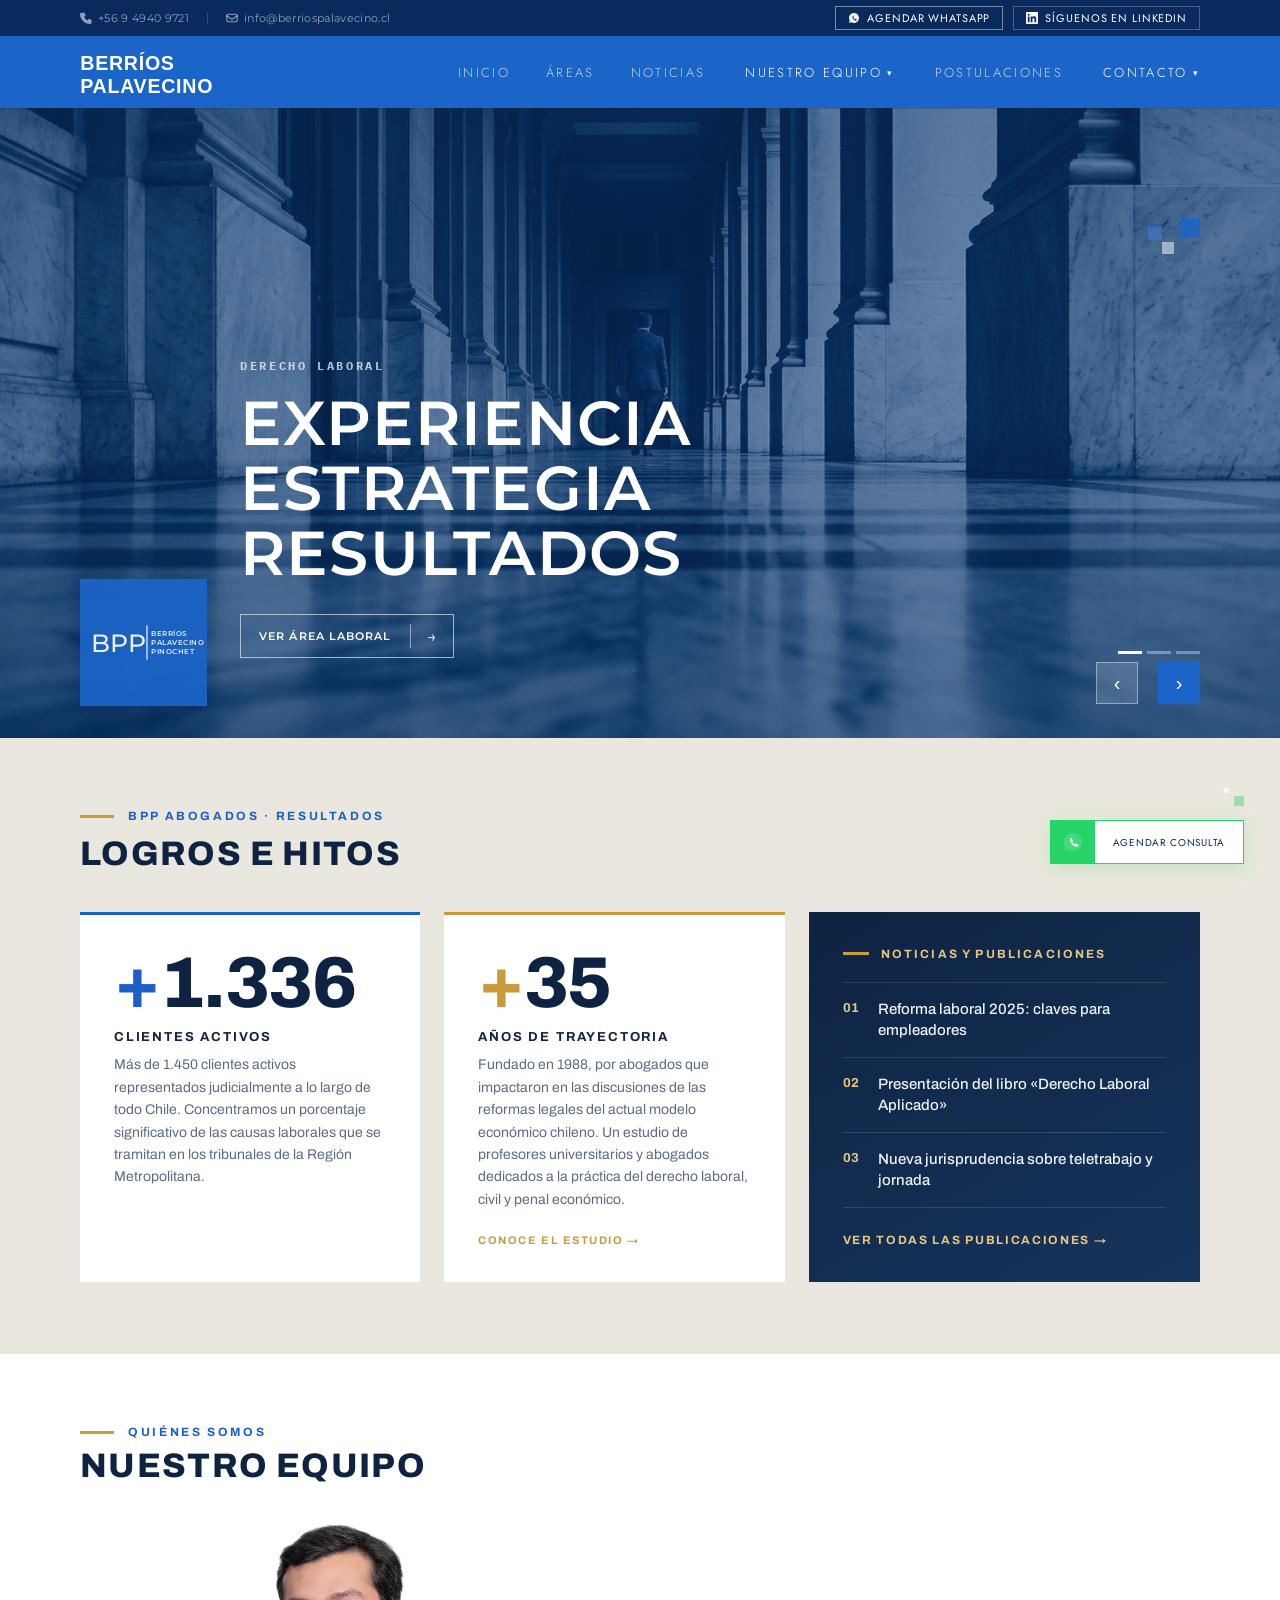
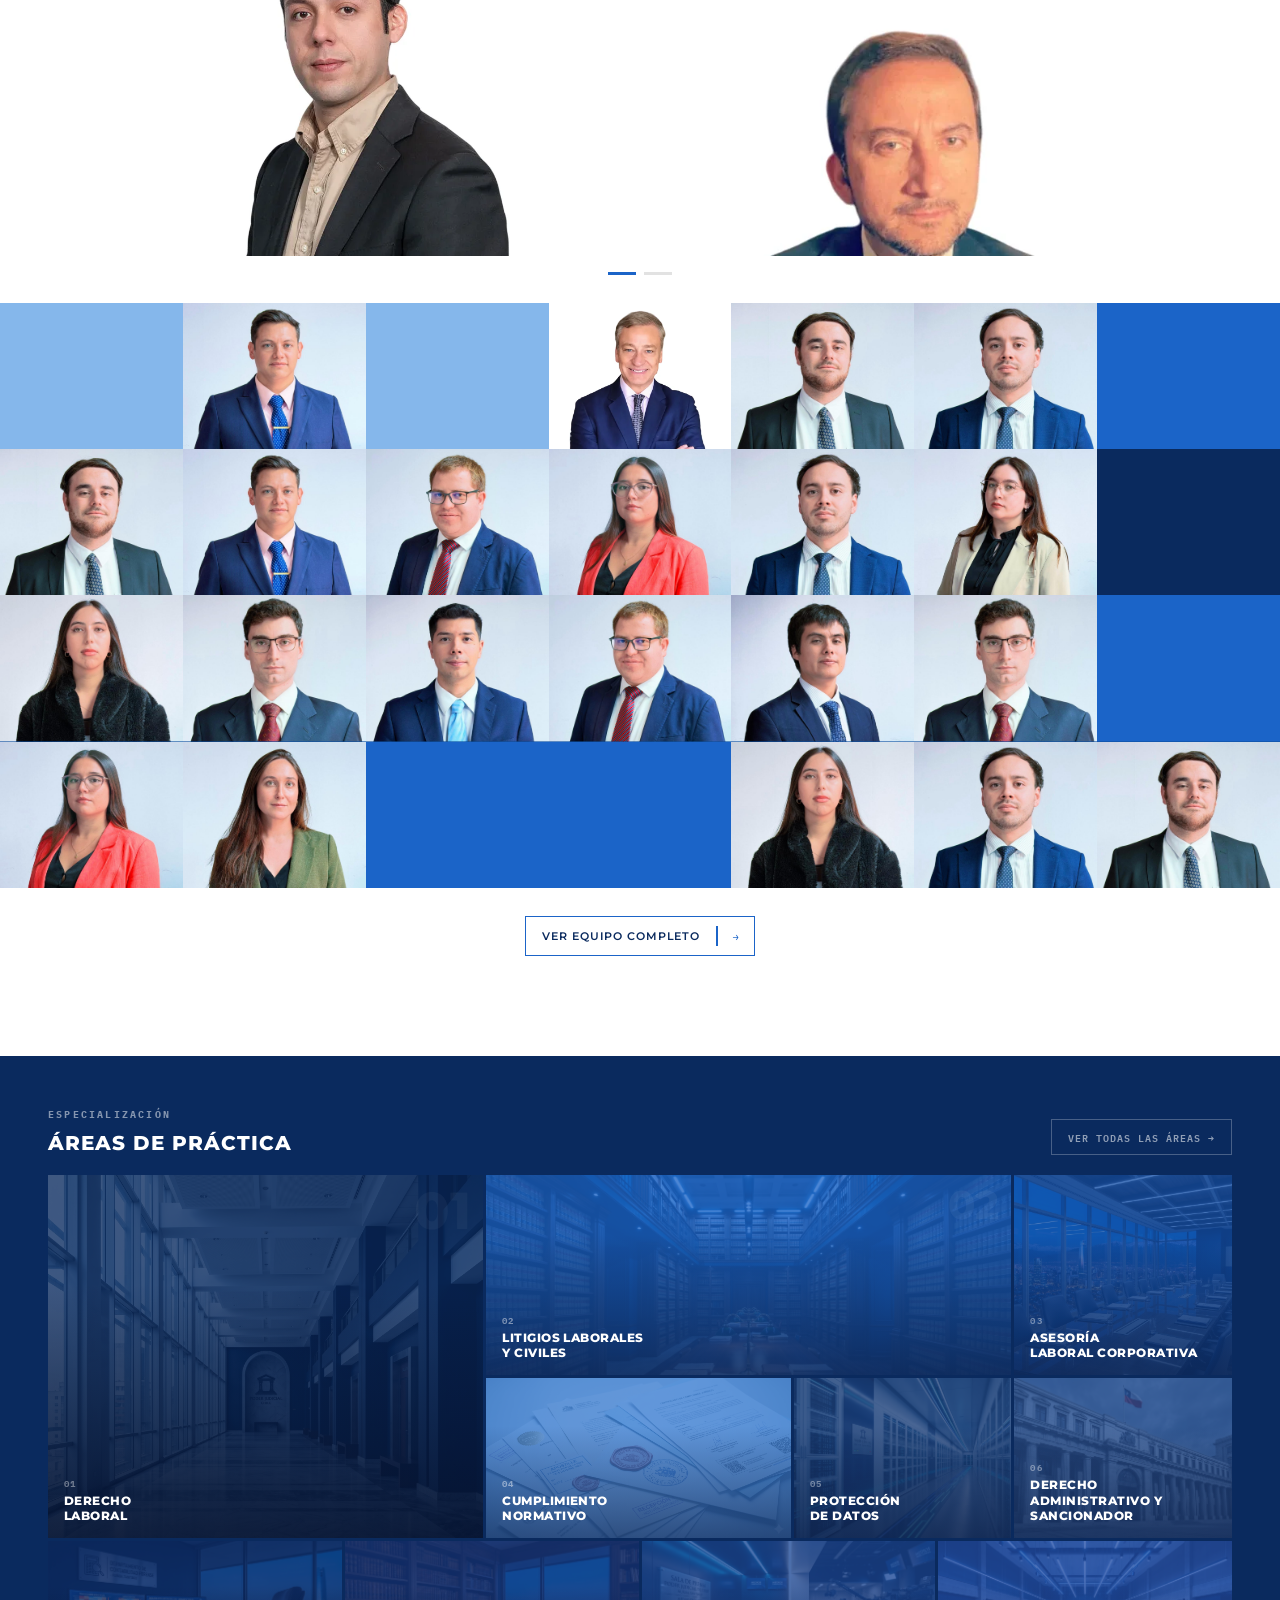
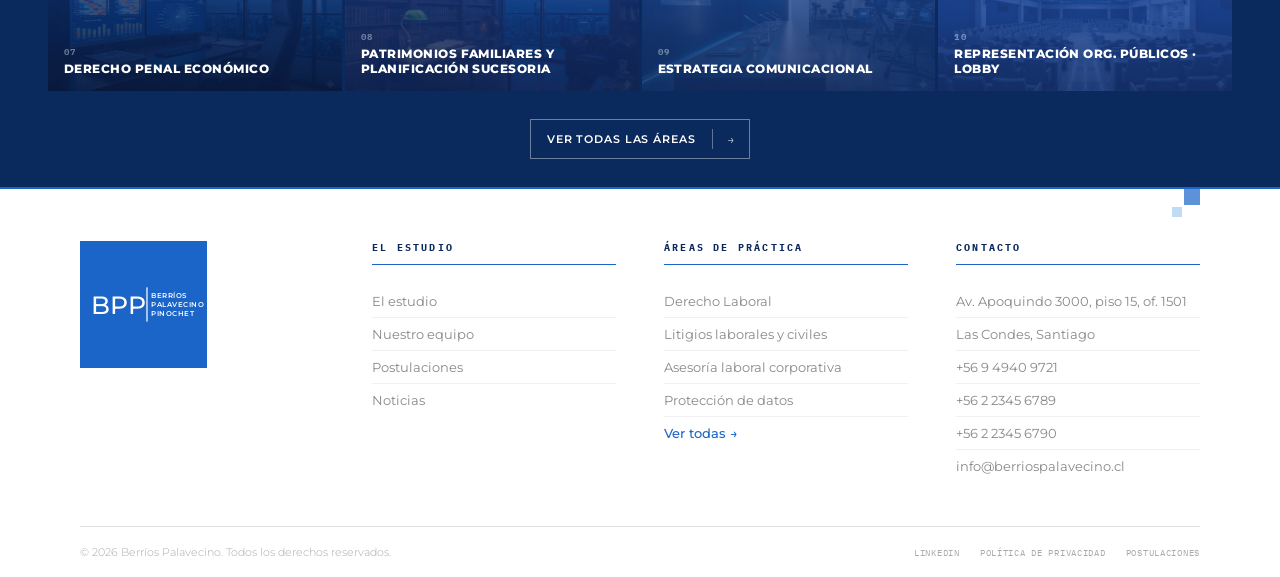
==== commit 6f22b4fb: "refactor: remove study information section and clean up CSS selectors and text formatting" ====
--- a/index.html
+++ b/index.html
@@ -1309,18 +1309,18 @@
         background: #F4F2EC;
       }
 
-      .estudio-accordion-section > div > div:first-child {
+      .estudio-accordion-section>div>div:first-child {
         flex-direction: column !important;
         align-items: flex-start !important;
         gap: 20px !important;
         margin-bottom: 28px !important;
       }
 
-      .estudio-accordion-section > div > div:first-child > div:first-child {
+      .estudio-accordion-section>div>div:first-child>div:first-child {
         width: 100% !important;
       }
 
-      .estudio-accordion-section > div > div:first-child > div:first-child > div:last-child {
+      .estudio-accordion-section>div>div:first-child>div:first-child>div:last-child {
         font-size: 28px !important;
         margin-top: 8px !important;
       }
@@ -1583,7 +1583,8 @@
             <div class="hitos-title"
               style="font:700 13px/1 'Archivo'; letter-spacing:.14em; text-transform:uppercase; color:#16243D; margin-top:6px;">
               Clientes activos</div>
-            <div class="hitos-description" style="font:400 14px/1.6 'Archivo'; color:#5C6B82;">Más de 1.450 clientes activos representados
+            <div class="hitos-description" style="font:400 14px/1.6 'Archivo'; color:#5C6B82;">Más de 1.450 clientes
+              activos representados
               judicialmente a lo largo de todo Chile. Concentramos un porcentaje significativo de las causas laborales
               que se tramitan en los tribunales de la Región Metropolitana.</div>
           </div>
@@ -1597,7 +1598,8 @@
             <div class="hitos-title"
               style="font:700 13px/1 'Archivo'; letter-spacing:.14em; text-transform:uppercase; color:#16243D; margin-top:6px;">
               Años de trayectoria</div>
-            <div class="hitos-description" style="font:400 14px/1.6 'Archivo'; color:#5C6B82;">Fundado en 1988, por abogados que impactaron en las
+            <div class="hitos-description" style="font:400 14px/1.6 'Archivo'; color:#5C6B82;">Fundado en 1988, por
+              abogados que impactaron en las
               discusiones de las reformas legales del actual modelo económico chileno. Un estudio de profesores
               universitarios y abogados dedicados a la práctica del derecho laboral, civil y penal económico.</div>
             <span
@@ -1642,211 +1644,6 @@
               publicaciones →</a>
           </div>
         </div>
-      </div>
-    </section>
-
-    <!-- INFORMACIONES DEL ESTUDIO -->
-    <section class="estudio-section"
-      style="background:#0B1E3A; background-image:linear-gradient(125deg,#0B1E3A 0%,#123056 60%,#173C6E 100%); padding:76px 80px; margin-bottom:0; font-family:'Archivo',sans-serif;">
-      <div style="max-width:1280px; margin:0 auto;">
-        <!-- header -->
-        <div class="estudio-header" style="display:flex; justify-content:space-between; align-items:flex-end; gap:40px;">
-          <div>
-            <div style="display:flex; align-items:center; gap:14px;">
-              <span style="width:34px; height:3px; background:#C89B3C; display:inline-block;"></span>
-              <span
-                style="font:700 12px/1 'Archivo'; letter-spacing:.22em; text-transform:uppercase; color:#E7C77E;">BPP
-                Abogados · El estudio en movimiento</span>
-            </div>
-            <div
-              style="font:800 34px/1.05 'Archivo'; letter-spacing:.03em; text-transform:uppercase; color:#fff; margin-top:14px;">
-              Informaciones del Estudio</div>
-            <div style="font:400 15px/1.6 'Archivo'; color:#A9B6CC; max-width:560px; margin-top:12px;">Lo que está
-              impulsando a Berríos Palavecino como uno de los estudios de mayor proyección del mercado legal chileno.
-            </div>
-          </div>
-          <div class="estudio-nav-buttons" style="display:flex; gap:12px; flex:none;">
-            <div class="estudio-nav-btn estudio-nav-prev"
-              style="width:52px; height:52px; border-radius:50%; border:1px solid rgba(255,255,255,.25); display:flex; align-items:center; justify-content:center; cursor:pointer; color:#fff; font:400 22px/1 'Archivo'; transition:background .2s ease, border-color .2s ease;">
-              ‹</div>
-            <div class="estudio-nav-btn estudio-nav-next"
-              style="width:52px; height:52px; border-radius:50%; border:1px solid rgba(255,255,255,.25); display:flex; align-items:center; justify-content:center; cursor:pointer; color:#fff; font:400 22px/1 'Archivo'; transition:background .2s ease, border-color .2s ease;">
-              ›</div>
-          </div>
-        </div>
-
-        <!-- carousel -->
-        <div class="estudio-carousel-wrap estudio-carousel" style="margin-top:38px; position:relative; min-height:350px;">
-          <!-- panel 1 -->
-          <div class="estudio-panel estudio-panel--active" data-index="0"
-            style="display:grid; grid-template-columns:1.4fr 1fr; background:#fff; border-radius:12px; overflow:hidden; min-height:330px; box-shadow:0 24px 60px rgba(0,0,0,.28); position:absolute; width:100%; opacity:0; transition:opacity .4s ease;">
-            <div class="estudio-panel-content" style="padding:46px 48px; display:flex; flex-direction:column;">
-              <span
-                style="align-self:flex-start; background:#1B5FC9; color:#fff; font:700 11px/1 'Archivo'; letter-spacing:.16em; text-transform:uppercase; padding:9px 15px; border-radius:999px;">Crecimiento</span>
-              <div class="estudio-panel-title" style="font:800 32px/1.12 'Archivo'; letter-spacing:-0.01em; color:#0E2342; margin-top:22px;">El
-                estudio de más rápido crecimiento del mercado legal chileno</div>
-              <div class="estudio-panel-description" style="font:400 16px/1.6 'Archivo'; color:#5C6B82; margin-top:16px;">Somos Berríos Palavecino, el
-                estudio jurídico con el ritmo de crecimiento más rápido en el mercado legal chileno.</div>
-            </div>
-            <div class="estudio-panel-side"
-              style="background-image:linear-gradient(160deg,#1B5FC9 0%,#123A82 100%); padding:40px 44px; display:flex; flex-direction:column; justify-content:space-between; color:#fff;">
-              <span
-                style="font:700 12px/1 'Archivo'; letter-spacing:.2em; text-transform:uppercase; color:rgba(255,255,255,.85);">Informaciones</span>
-              <div style="font:900 128px/0.82 'Archivo'; letter-spacing:-0.03em;">01<span
-                  style="font:700 22px/1 'Archivo'; color:rgba(255,255,255,.7); margin-left:6px;">/05</span></div>
-            </div>
-          </div>
-
-          <!-- panel 2 -->
-          <div class="estudio-panel" data-index="1"
-            style="display:grid; grid-template-columns:1.4fr 1fr; background:#fff; border-radius:12px; overflow:hidden; min-height:330px; box-shadow:0 24px 60px rgba(0,0,0,.28); position:absolute; width:100%; opacity:0; transition:opacity .4s ease;">
-            <div class="estudio-panel-content" style="padding:46px 48px; display:flex; flex-direction:column;">
-              <span
-                style="align-self:flex-start; background:#C89B3C; color:#fff; font:700 11px/1 'Archivo'; letter-spacing:.16em; text-transform:uppercase; padding:9px 15px; border-radius:999px;">Reconocimiento</span>
-              <div class="estudio-panel-title" style="font:800 32px/1.12 'Archivo'; letter-spacing:-0.01em; color:#0E2342; margin-top:22px;">
-                Verónica Fernández Omar asume como Directora en la U. de Chile</div>
-              <div class="estudio-panel-description" style="font:400 16px/1.6 'Archivo'; color:#5C6B82; margin-top:16px;">Nuestra abogada directora de
-                compliance fue electa Directora del Departamento de Derecho del Trabajo y la Seguridad Social de la
-                Facultad de Derecho de la Universidad de Chile.</div>
-            </div>
-            <div class="estudio-panel-side"
-              style="background-image:linear-gradient(160deg,#C89B3C 0%,#9A722A 100%); padding:40px 44px; display:flex; flex-direction:column; justify-content:space-between; color:#fff;">
-              <span
-                style="font:700 12px/1 'Archivo'; letter-spacing:.2em; text-transform:uppercase; color:rgba(255,255,255,.85);">Informaciones</span>
-              <div style="font:900 128px/0.82 'Archivo'; letter-spacing:-0.03em;">02<span
-                  style="font:700 22px/1 'Archivo'; color:rgba(255,255,255,.7); margin-left:6px;">/05</span></div>
-            </div>
-          </div>
-
-          <!-- panel 3 -->
-          <div class="estudio-panel" data-index="2"
-            style="display:grid; grid-template-columns:1.4fr 1fr; background:#fff; border-radius:12px; overflow:hidden; min-height:330px; box-shadow:0 24px 60px rgba(0,0,0,.28); position:absolute; width:100%; opacity:0; transition:opacity .4s ease;">
-            <div class="estudio-panel-content" style="padding:46px 48px; display:flex; flex-direction:column;">
-              <span
-                style="align-self:flex-start; background:#7A5AB0; color:#fff; font:700 11px/1 'Archivo'; letter-spacing:.16em; text-transform:uppercase; padding:9px 15px; border-radius:999px;">Academia</span>
-              <div class="estudio-panel-title" style="font:800 32px/1.12 'Archivo'; letter-spacing:-0.01em; color:#0E2342; margin-top:22px;">Claudio
-                Palavecino, electo consejero de facultad</div>
-              <div class="estudio-panel-description" style="font:400 16px/1.6 'Archivo'; color:#5C6B82; margin-top:16px;">Nuestro abogado socio fundador
-                fue electo consejero de facultad con la segunda mayoría de los votos para el período 2026–2028.</div>
-            </div>
-            <div class="estudio-panel-side"
-              style="background-image:linear-gradient(160deg,#7A5AB0 0%,#543C80 100%); padding:40px 44px; display:flex; flex-direction:column; justify-content:space-between; color:#fff;">
-              <span
-                style="font:700 12px/1 'Archivo'; letter-spacing:.2em; text-transform:uppercase; color:rgba(255,255,255,.85);">Informaciones</span>
-              <div style="font:900 128px/0.82 'Archivo'; letter-spacing:-0.03em;">03<span
-                  style="font:700 22px/1 'Archivo'; color:rgba(255,255,255,.7); margin-left:6px;">/05</span></div>
-            </div>
-          </div>
-
-          <!-- panel 4 -->
-          <div class="estudio-panel" data-index="3"
-            style="display:grid; grid-template-columns:1.4fr 1fr; background:#fff; border-radius:12px; overflow:hidden; min-height:330px; box-shadow:0 24px 60px rgba(0,0,0,.28); position:absolute; width:100%; opacity:0; transition:opacity .4s ease;">
-            <div class="estudio-panel-content" style="padding:46px 48px; display:flex; flex-direction:column;">
-              <span
-                style="align-self:flex-start; background:#1E8E6E; color:#fff; font:700 11px/1 'Archivo'; letter-spacing:.16em; text-transform:uppercase; padding:9px 15px; border-radius:999px;">Expansión</span>
-              <div class="estudio-panel-title" style="font:800 32px/1.12 'Archivo'; letter-spacing:-0.01em; color:#0E2342; margin-top:22px;">14
-                nuevas empresas se incorporan como clientes</div>
-              <div class="estudio-panel-description" style="font:400 16px/1.6 'Archivo'; color:#5C6B82; margin-top:16px;">Berríos Palavecino Abogados
-                expande sus asesorías a empresas: se incorporan 14 compañías nacionales e internacionales a partir de
-                julio de 2026.</div>
-            </div>
-            <div class="estudio-panel-side"
-              style="background-image:linear-gradient(160deg,#1E8E6E 0%,#12604A 100%); padding:40px 44px; display:flex; flex-direction:column; justify-content:space-between; color:#fff;">
-              <span
-                style="font:700 12px/1 'Archivo'; letter-spacing:.2em; text-transform:uppercase; color:rgba(255,255,255,.85);">Informaciones</span>
-              <div style="font:900 128px/0.82 'Archivo'; letter-spacing:-0.03em;">04<span
-                  style="font:700 22px/1 'Archivo'; color:rgba(255,255,255,.7); margin-left:6px;">/05</span></div>
-            </div>
-          </div>
-
-          <!-- panel 5 -->
-          <div class="estudio-panel" data-index="4"
-            style="display:grid; grid-template-columns:1.4fr 1fr; background:#fff; border-radius:12px; overflow:hidden; min-height:330px; box-shadow:0 24px 60px rgba(0,0,0,.28); position:absolute; width:100%; opacity:0; transition:opacity .4s ease;">
-            <div class="estudio-panel-content" style="padding:46px 48px; display:flex; flex-direction:column;">
-              <span
-                style="align-self:flex-start; background:#D2542E; color:#fff; font:700 11px/1 'Archivo'; letter-spacing:.16em; text-transform:uppercase; padding:9px 15px; border-radius:999px;">Resultados</span>
-              <div class="estudio-panel-title" style="font:800 32px/1.12 'Archivo'; letter-spacing:-0.01em; color:#0E2342; margin-top:22px;">+525
-                demandas interpuestas en defensa de los trabajadores</div>
-              <div class="estudio-panel-description" style="font:400 16px/1.6 'Archivo'; color:#5C6B82; margin-top:16px;">Matías Berríos F., nuestro socio
-                fundador, junto a su equipo, ha interpuesto más de 525 demandas en representación de los trabajadores
-                que han confiado en nosotros durante el primer semestre de 2026.</div>
-            </div>
-            <div class="estudio-panel-side"
-              style="background-image:linear-gradient(160deg,#D2542E 0%,#9E3A1D 100%); padding:40px 44px; display:flex; flex-direction:column; justify-content:space-between; color:#fff;">
-              <span
-                style="font:700 12px/1 'Archivo'; letter-spacing:.2em; text-transform:uppercase; color:rgba(255,255,255,.85);">Informaciones</span>
-              <div style="font:900 128px/0.82 'Archivo'; letter-spacing:-0.03em;">05<span
-                  style="font:700 22px/1 'Archivo'; color:rgba(255,255,255,.7); margin-left:6px;">/05</span></div>
-            </div>
-          </div>
-        </div>
-
-        <!-- selector pills -->
-        <div class="estudio-pills-wrap" style="display:flex; gap:10px; margin-top:26px; flex-wrap:wrap;">
-          <div class="estudio-pill estudio-pill--active" data-index="0"
-            style="padding:11px 20px; border-radius:999px; background:#1B5FC9; color:#fff; font:700 13px/1 'Archivo'; letter-spacing:.06em; cursor:pointer; transition:all .3s ease;">
-            01 · Crecimiento</div>
-          <div class="estudio-pill" data-index="1"
-            style="padding:11px 20px; border-radius:999px; background:rgba(255,255,255,.06); color:#9FB3D6; font:700 13px/1 'Archivo'; letter-spacing:.06em; border:1px solid rgba(255,255,255,.16); cursor:pointer; transition:all .3s ease;">
-            02</div>
-          <div class="estudio-pill" data-index="2"
-            style="padding:11px 20px; border-radius:999px; background:rgba(255,255,255,.06); color:#9FB3D6; font:700 13px/1 'Archivo'; letter-spacing:.06em; border:1px solid rgba(255,255,255,.16); cursor:pointer; transition:all .3s ease;">
-            03</div>
-          <div class="estudio-pill" data-index="3"
-            style="padding:11px 20px; border-radius:999px; background:rgba(255,255,255,.06); color:#9FB3D6; font:700 13px/1 'Archivo'; letter-spacing:.06em; border:1px solid rgba(255,255,255,.16); cursor:pointer; transition:all .3s ease;">
-            04</div>
-          <div class="estudio-pill" data-index="4"
-            style="padding:11px 20px; border-radius:999px; background:rgba(255,255,255,.06); color:#9FB3D6; font:700 13px/1 'Archivo'; letter-spacing:.06em; border:1px solid rgba(255,255,255,.16); cursor:pointer; transition:all .3s ease;">
-            05</div>
-        </div>
-
-      </div>
-    </section>
-
-    <!-- INFORMACIONES DEL ESTUDIO v2 - ACORDEÓN -->
-    <section class="estudio-accordion-section" style="background:#F4F2EC; padding:76px 80px; margin-top:0; font-family:'Archivo',sans-serif;">
-      <div style="max-width:1280px; margin:0 auto;">
-
-        <!-- header -->
-        <div style="display:flex; justify-content:space-between; align-items:flex-end; gap:40px; margin-bottom:34px;">
-          <div>
-            <div style="display:flex; align-items:center; gap:14px;">
-              <span style="width:34px; height:3px; background:#C89B3C; display:inline-block;"></span>
-              <span
-                style="font:700 12px/1 'Archivo'; letter-spacing:.22em; text-transform:uppercase; color:#1B5FC9;">BPP
-                Abogados · El estudio en movimiento</span>
-            </div>
-            <div
-              style="font:800 34px/1.05 'Archivo'; letter-spacing:.03em; text-transform:uppercase; color:#0E2342; margin-top:14px;">
-              Informaciones del Estudio</div>
-            <div style="font:400 15px/1.6 'Archivo'; color:#6B6557; max-width:560px; margin-top:12px;">
-              Lo que está impulsando a Berríos Palavecino como uno de los estudios de mayor proyección del mercado legal
-              chileno.
-            </div>
-          </div>
-        </div>
-
-        <!-- accordion -->
-        <div class="estudio-accordion">
-
-          <!-- 01 · Crecimiento -->
-          <div class="estudio-item" data-index="0">
-          </div>
-
-          <!-- 02 · Reconocimiento -->
-          <div class="estudio-item" data-index="1" style="background:#1B5FC9;"></div>
-
-          <!-- 03 · Academia -->
-          <div class="estudio-item" data-index="2" style="background:#C89B3C;"></div>
-
-          <!-- 04 · Expansión -->
-          <div class="estudio-item" data-index="3" style="background:#7A5AB0;"></div>
-
-          <!-- 05 · Resultados -->
-          <div class="estudio-item" data-index="4" style="background:#1E8E6E;"></div>
-
-        </div>
-
       </div>
     </section>
 
--- a/assets/styles.css
+++ b/assets/styles.css
@@ -5,6 +5,13 @@
    El resto del CSS (hero, cards, forms, etc.) sigue siendo
    específico de cada página.
 ══════════════════════════════════════════════════════ */
+
+@font-face {
+  font-family: 'ArtegraSans-ExtraBold';
+  src: url('./artegra-sans-extra-bold.ttf') format('truetype');
+  font-weight: 900;
+  font-style: normal;
+}
 
 :root {
   --blue: #1B64C8;
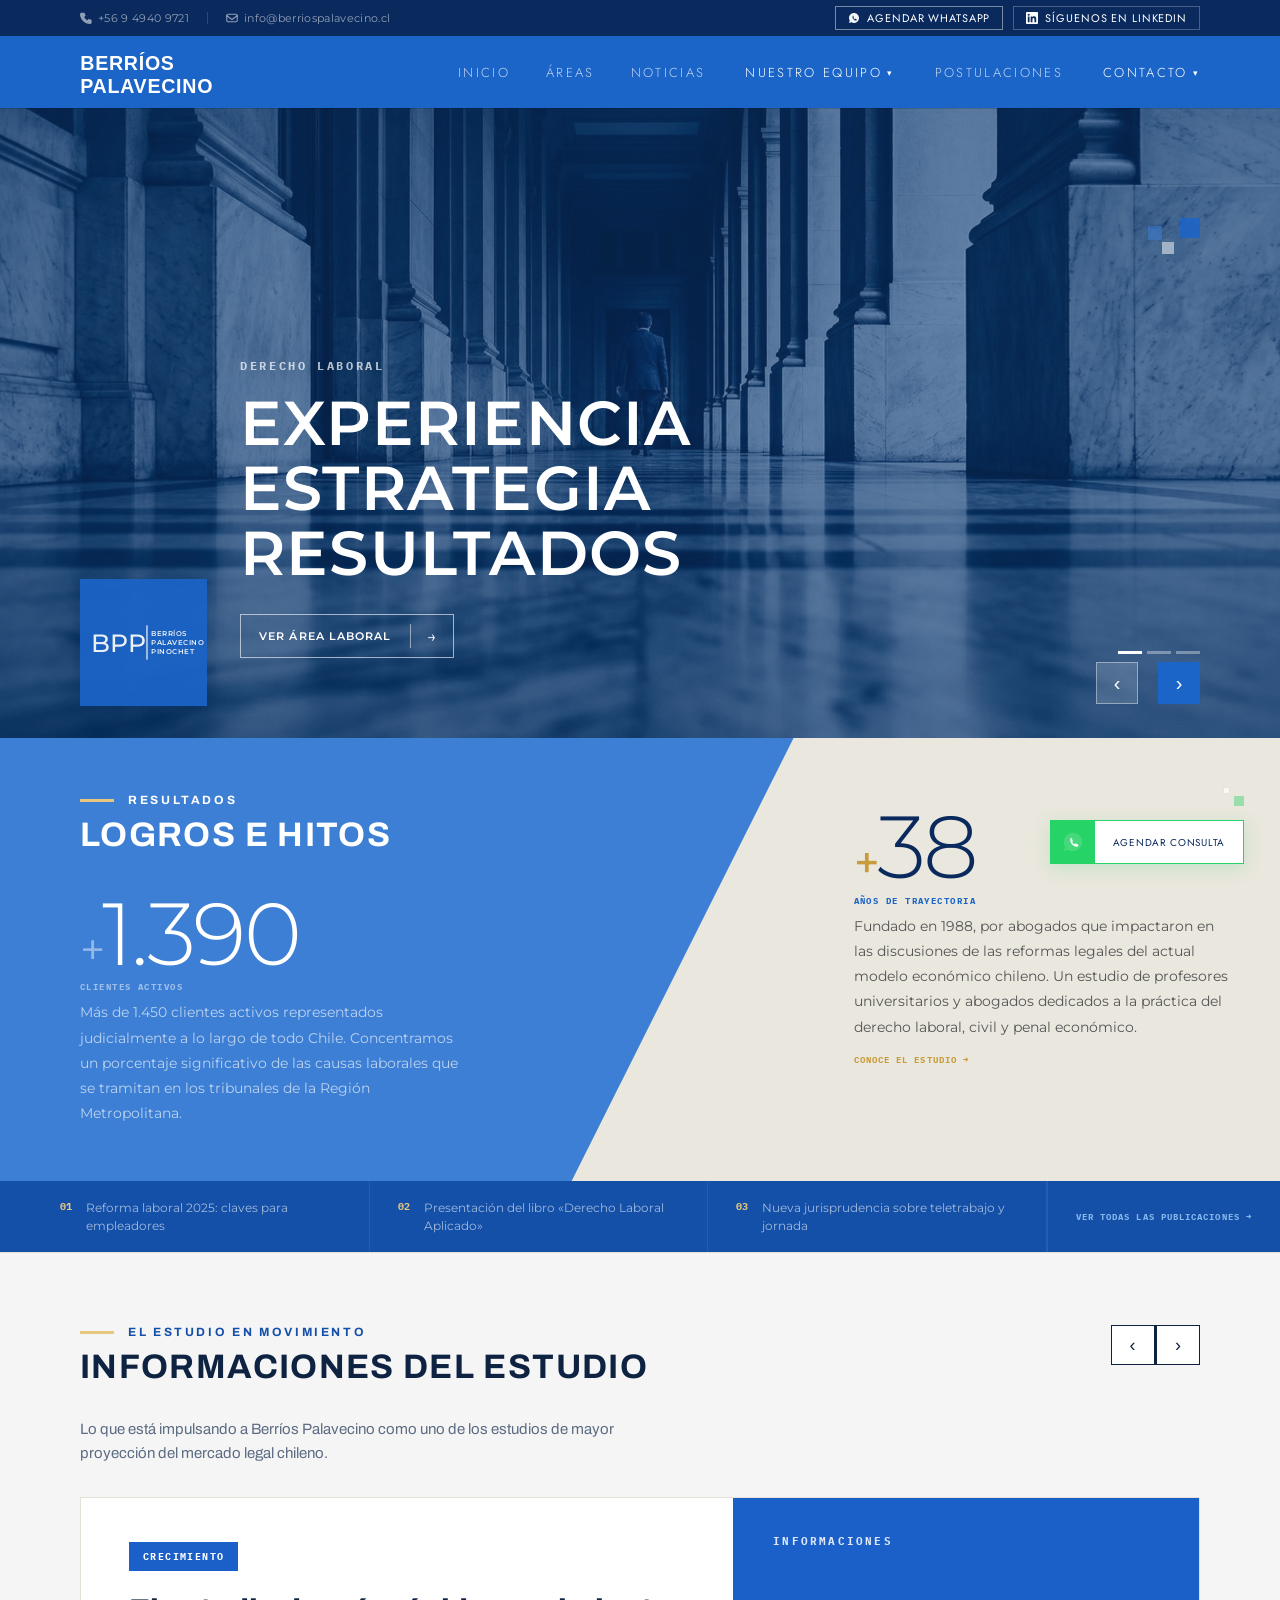
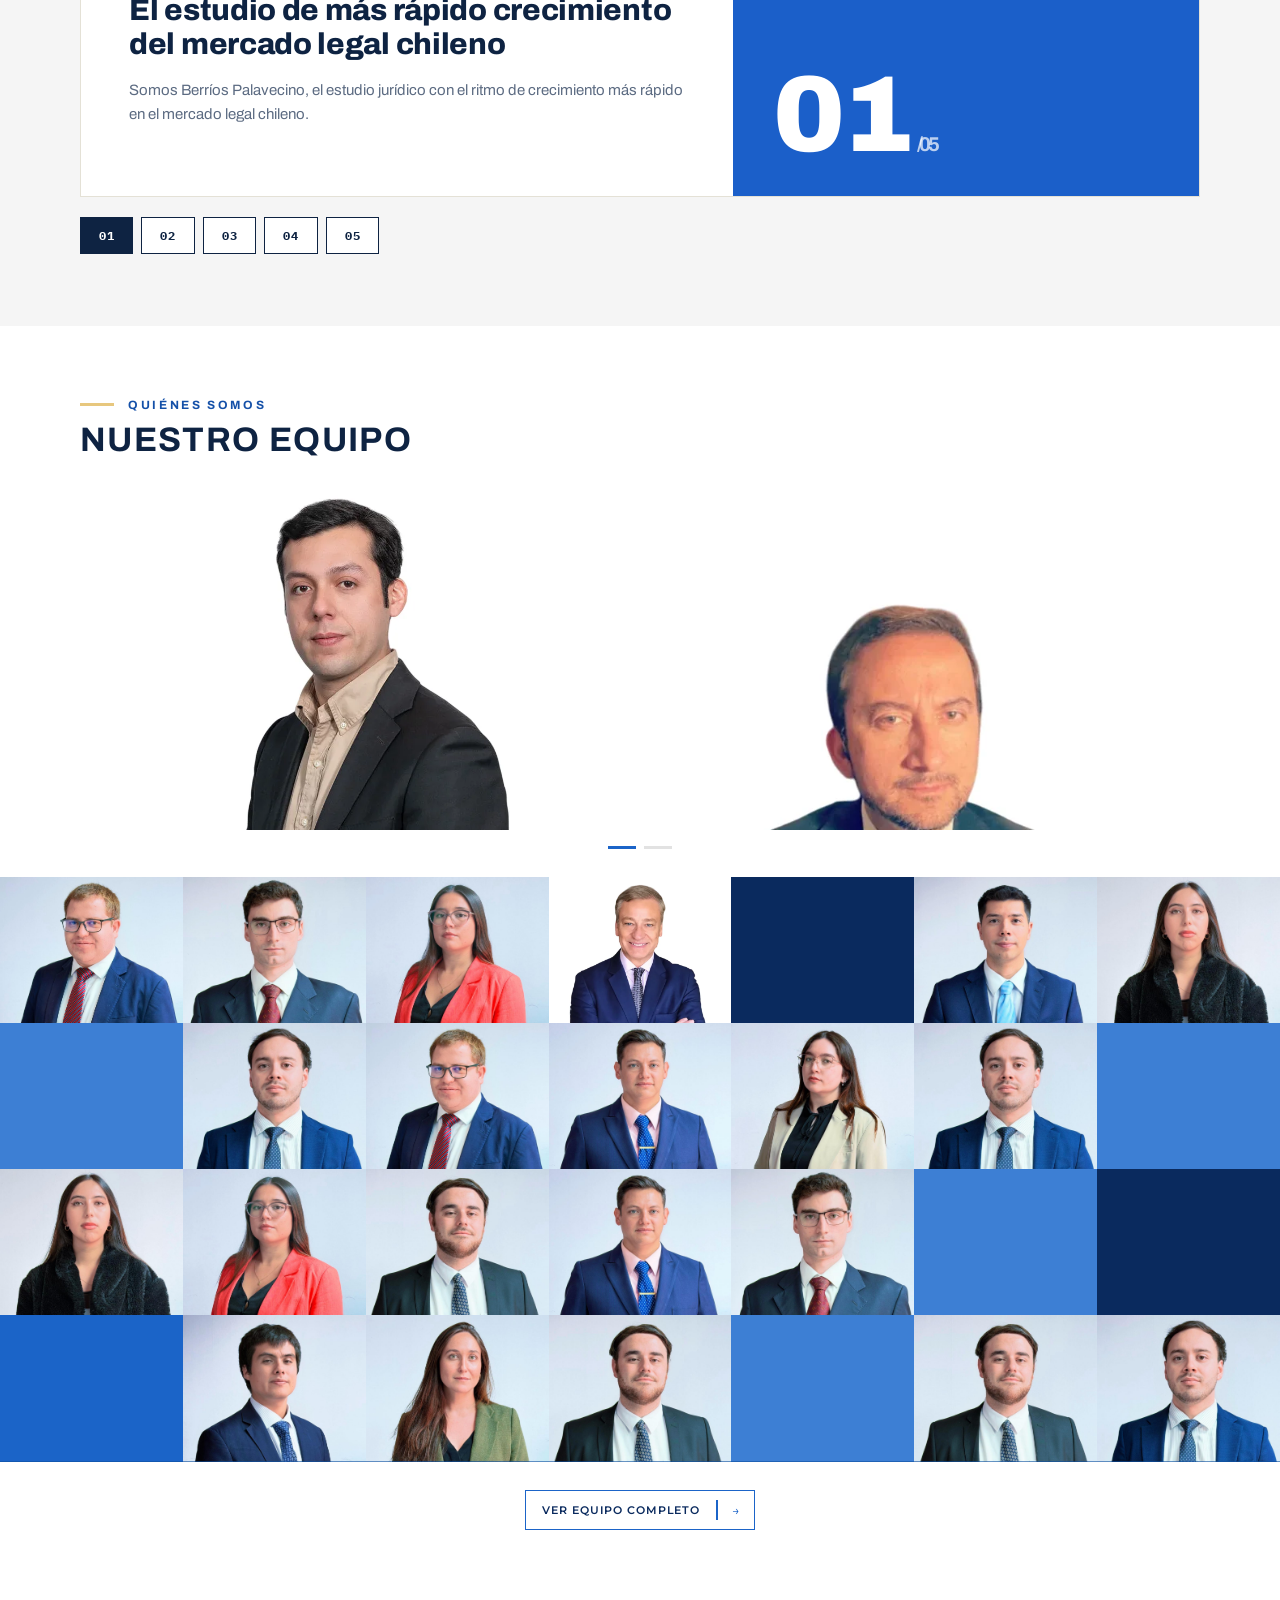
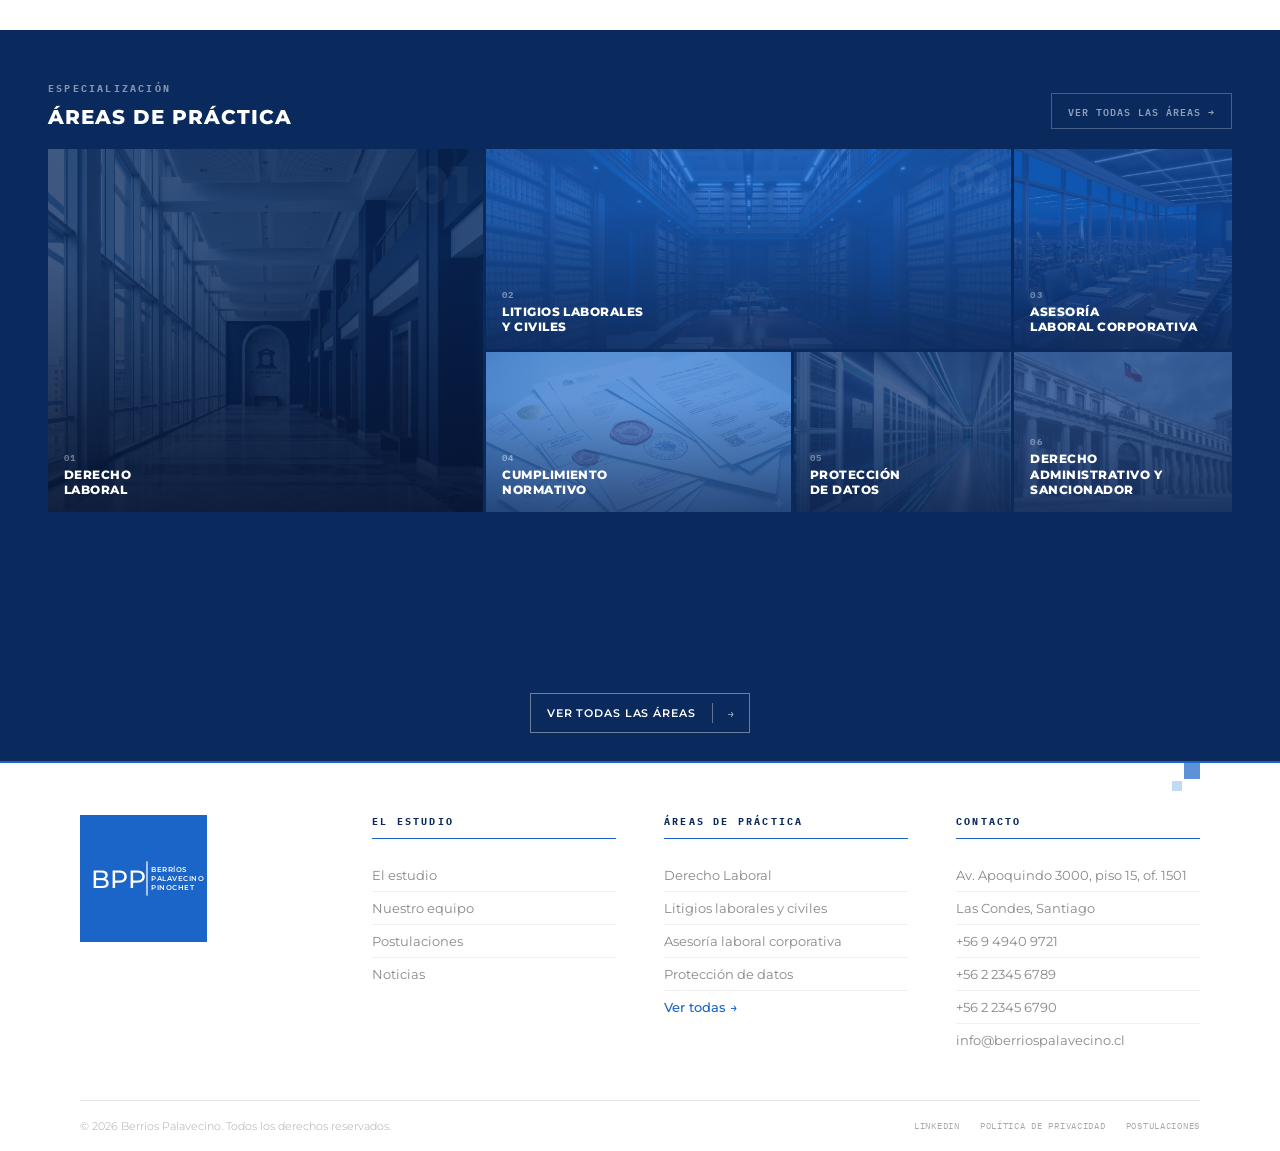
==== commit be227e9a: "feat: add proposal milestone and information pages with diagonal layout components" ====
--- a/index.html
+++ b/index.html
@@ -1473,6 +1473,681 @@
       align-items: stretch !important;
       justify-content: flex-start !important;
     }
+
+    /* ─── SECTION HEADER STYLES ─── */
+    .section-header {
+      display: flex;
+      align-items: center;
+      gap: 14px;
+      margin-bottom: 10px;
+    }
+
+    .section-header--light span {
+      color: #fff;
+    }
+
+    .section-header--dark span {
+      color: var(--blue-dk);
+    }
+
+    .section-header::before {
+      content: '';
+      width: 34px;
+      height: 3px;
+      background: var(--gold-lt);
+      display: block;
+      flex-shrink: 0;
+    }
+
+    .section-header span {
+      font-family: 'Archivo', sans-serif;
+      font-size: 12px;
+      font-weight: 700;
+      letter-spacing: .22em;
+      text-transform: uppercase;
+    }
+
+    .section-title {
+      font-family: 'Archivo', sans-serif;
+      font-size: 34px;
+      font-weight: 700;
+      letter-spacing: .04em;
+      text-transform: uppercase;
+      line-height: 1.05;
+      margin: 0;
+      margin-bottom: 32px;
+    }
+
+    .section-title--dark {
+      color: #0E2342;
+    }
+
+    .section-title--light {
+      color: #fff;
+    }
+
+    /* ─── LOGROS E HITOS SECTION ─── */
+    .logros-section {
+      background: #EAE7DE;
+      padding: 0;
+      overflow: hidden;
+      display: flex;
+      flex-direction: column;
+    }
+
+    .logros-container {
+      overflow: hidden;
+      display: flex;
+      flex-direction: column;
+      flex: 1;
+    }
+
+    .logros-diagonal {
+      display: flex;
+      position: relative;
+      flex: 1;
+      min-height: 420px;
+      background: var(--cream);
+    }
+
+    .logros-col-left {
+      width: 62%;
+      flex-shrink: 0;
+      padding: 55px 100px 55px 80px;
+      display: flex;
+      flex-direction: column;
+      justify-content: space-between;
+      position: relative;
+      z-index: 2;
+    }
+
+    .logros-col-left::before {
+      content: '';
+      position: absolute;
+      inset: 0;
+      background: rgb(61, 127, 212);
+      clip-path: polygon(0 0, 100% 0, 72% 100%, 0 100%);
+      z-index: -1;
+    }
+
+    .logros-col-right {
+      flex: 1;
+      padding: 60px 48px 60px 60px;
+      display: flex;
+      flex-direction: column;
+      justify-content: space-between;
+      position: relative;
+      z-index: 1;
+    }
+
+    .logros-eyebrow {
+      display: flex;
+      align-items: center;
+      gap: 14px;
+      margin-bottom: 16px;
+    }
+
+    .logros-eyebrow::before {
+      content: '';
+      width: 34px;
+      height: 3px;
+      background: var(--gold);
+      display: block;
+      flex-shrink: 0;
+    }
+
+    .logros-eyebrow span {
+      font-family: 'Archivo', sans-serif;
+      font-size: 12px;
+      font-weight: 700;
+      letter-spacing: .22em;
+      text-transform: uppercase;
+      color: #fff
+    }
+
+    .logros-title {
+      font-family: 'Archivo', sans-serif;
+      font-size: 34px;
+      font-weight: 700;
+      color: #fff;
+      text-transform: uppercase;
+      letter-spacing: .04em;
+      line-height: 1.05;
+      margin: 0;
+    }
+
+    .logros-stat {
+      font-size: 88px;
+      font-weight: 300;
+      line-height: .85;
+      letter-spacing: -.03em;
+      opacity: 0;
+      transform: translateY(24px);
+      transition: opacity .7s ease, transform .7s ease;
+      margin-top: 12px;
+    }
+
+    .logros-col-left .logros-stat {
+      color: #fff;
+    }
+
+    .logros-col-left .logros-stat.in {
+      opacity: 1;
+      transform: translateY(0);
+    }
+
+    .logros-col-left .logros-stat em {
+      font-style: normal;
+      font-size: 44px;
+      font-weight: 400;
+      color: rgba(255, 255, 255, .45);
+    }
+
+    .logros-col-right .logros-stat {
+      color: var(--blue-xdk);
+      transition: opacity .7s ease .12s, transform .7s ease .12s;
+    }
+
+    .logros-col-right .logros-stat.in {
+      opacity: 1;
+      transform: translateY(0);
+    }
+
+    .logros-col-right .logros-stat em {
+      font-style: normal;
+      font-size: 44px;
+      font-weight: 500;
+      color: var(--gold);
+    }
+
+    .logros-label {
+      font-family: 'IBM Plex Mono', monospace;
+      font-size: 9px;
+      font-weight: 700;
+      letter-spacing: .16em;
+      text-transform: uppercase;
+      margin-top: 10px;
+    }
+
+    .logros-col-left .logros-label {
+      color: rgba(255, 255, 255, .5);
+    }
+
+    .logros-col-right .logros-label {
+      color: var(--blue);
+    }
+
+    .logros-text {
+      font-size: 14px;
+      line-height: 1.8;
+      margin-top: 8px;
+      max-width: 380px;
+    }
+
+    .logros-col-left .logros-text {
+      color: rgba(255, 255, 255, .65);
+    }
+
+    .logros-col-right .logros-text {
+      color: #555;
+      max-width: 380px;
+    }
+
+    .logros-link {
+      font-family: 'IBM Plex Mono', monospace;
+      font-size: 9px;
+      font-weight: 700;
+      color: var(--gold);
+      letter-spacing: .12em;
+      text-transform: uppercase;
+      text-decoration: none;
+      display: inline-block;
+      margin-top: 14px;
+      transition: color .2s;
+    }
+
+    .logros-link:hover {
+      color: var(--blue);
+    }
+
+    .logros-news {
+      background: var(--blue-dk);
+      display: flex;
+      gap: 0;
+    }
+
+    .logros-news-item {
+      flex: 1;
+      display: flex;
+      gap: 14px;
+      align-items: flex-start;
+      padding: 18px 28px;
+      border-right: 1px solid rgba(255, 255, 255, .07);
+      text-decoration: none;
+      transition: background .2s;
+    }
+
+    .logros-news-item:first-child {
+      padding-left: 60px;
+    }
+
+    .logros-news-item:hover {
+      background: rgba(255, 255, 255, .04);
+    }
+
+    .logros-news-item:last-child {
+      border-right: none;
+    }
+
+    .logros-news-num {
+      font-family: 'IBM Plex Mono', monospace;
+      font-size: 10px;
+      font-weight: 700;
+      color: var(--gold-lt);
+      flex-shrink: 0;
+      padding-top: 1px;
+    }
+
+    .logros-news-txt {
+      font-size: 12px;
+      color: rgba(255, 255, 255, .6);
+      line-height: 1.45;
+    }
+
+    .logros-news-cta {
+      display: flex;
+      align-items: center;
+      padding: 18px 28px;
+      font-family: 'IBM Plex Mono', monospace;
+      font-size: 9px;
+      font-weight: 700;
+      color: var(--blue-lt);
+      letter-spacing: .12em;
+      text-transform: uppercase;
+      text-decoration: none;
+      flex-shrink: 0;
+      border-left: 1px solid rgba(255, 255, 255, .07);
+      transition: color .2s;
+    }
+
+    .logros-news-cta:hover {
+      color: #fff;
+    }
+
+    /* Counter animation */
+    .count-up {
+      display: inline;
+    }
+
+    /* ═══ INFORMACIONES DEL ESTUDIO - CARRUSEL RESKIN ═══ */
+    .estudio-reskin-section {
+      background: var(--gray-bg);
+      padding: 72px 0;
+      border-top: 1px solid #E4E1D6;
+    }
+
+    .estudio-reskin-container {
+      padding: 0 80px;
+    }
+
+    .estudio-reskin-header {
+      margin-bottom: 32px;
+      position: relative;
+    }
+
+    .estudio-reskin-title-group {
+      padding-right: 100px;
+    }
+
+    .estudio-reskin-controls {
+      position: absolute;
+      right: 0;
+      top: 0;
+      display: flex;
+      gap: 0;
+    }
+
+    .estudio-reskin-desc {
+      font-family: 'Archivo', sans-serif;
+      font-size: 15px;
+      font-weight: 400;
+      line-height: 1.6;
+      color: #5C6B82;
+      margin: 0;
+      max-width: 560px;
+    }
+
+    .estudio-reskin-controls {
+      display: flex;
+      gap: 0;
+      flex-shrink: 0;
+    }
+
+    .estudio-reskin-btn {
+      width: 44px;
+      height: 40px;
+      border: 1.5px solid #0E2342;
+      background: white;
+      color: #0E2342;
+      font-size: 18px;
+      font-weight: 400;
+      cursor: pointer;
+      transition: background .2s, color .2s;
+      display: flex;
+      align-items: center;
+      justify-content: center;
+      flex-shrink: 0;
+    }
+
+    .estudio-reskin-btn:hover {
+      background: #0E2342;
+      color: white;
+    }
+
+    .estudio-reskin-divider {
+      width: 1.5px;
+      height: 40px;
+      background: #0E2342;
+    }
+
+    .estudio-reskin-carousel {
+      display: grid;
+      grid-template-columns: 1.4fr 1fr;
+      background: white;
+      border: 1px solid #E4E1D6;
+      min-height: 300px;
+      margin-bottom: 20px;
+    }
+
+    .estudio-reskin-content {
+      padding: 44px 48px;
+      display: flex;
+      flex-direction: column;
+      justify-content: flex-start;
+    }
+
+    .estudio-reskin-badge {
+      align-self: flex-start;
+      background: #1B5FC9;
+      color: white;
+      font-family: 'IBM Plex Mono', monospace;
+      font-size: 10px;
+      font-weight: 700;
+      letter-spacing: .14em;
+      text-transform: uppercase;
+      padding: 8px 14px;
+      margin-bottom: 22px;
+    }
+
+    .estudio-reskin-item-title {
+      font-family: 'Archivo', sans-serif;
+      font-size: 30px;
+      font-weight: 800;
+      letter-spacing: -.01em;
+      color: #0E2342;
+      margin: 0 0 16px 0;
+      line-height: 1.15;
+    }
+
+    .estudio-reskin-item-desc {
+      font-family: 'Archivo', sans-serif;
+      font-size: 15px;
+      font-weight: 400;
+      line-height: 1.6;
+      color: #5C6B82;
+      margin: 0;
+    }
+
+    .estudio-reskin-stats {
+      background: #1B5FC9;
+      color: white;
+      padding: 36px 40px;
+      display: flex;
+      flex-direction: column;
+      justify-content: space-between;
+    }
+
+    .estudio-reskin-label {
+      font-family: 'IBM Plex Mono', monospace;
+      font-size: 11px;
+      font-weight: 700;
+      letter-spacing: .2em;
+      text-transform: uppercase;
+      color: rgba(255, 255, 255, .85);
+      margin-bottom: auto;
+    }
+
+    .estudio-reskin-number {
+      font-family: 'Archivo', sans-serif;
+      font-size: 108px;
+      font-weight: 900;
+      letter-spacing: -.03em;
+      line-height: .82;
+      margin-top: 22px;
+    }
+
+    .estudio-reskin-total {
+      font-size: 20px;
+      font-weight: 700;
+      color: rgba(255, 255, 255, .7);
+      margin-left: 6px;
+    }
+
+    .estudio-reskin-pills {
+      display: flex;
+      gap: 8px;
+      flex-wrap: wrap;
+    }
+
+    .estudio-reskin-pill {
+      padding: 10px 18px;
+      background: white;
+      color: #0E2342;
+      border: 1px solid #0E2342;
+      font-family: 'IBM Plex Mono', monospace;
+      font-size: 12px;
+      font-weight: 700;
+      letter-spacing: .06em;
+      cursor: pointer;
+      transition: all .2s ease;
+    }
+
+    .estudio-reskin-pill:hover {
+      background: #F4F2EC;
+    }
+
+    .estudio-reskin-pill--active {
+      background: #0E2342;
+      color: white;
+    }
+
+    /* Responsive */
+    @media (max-width: 1179px) {
+      .estudio-reskin-container {
+        padding: 0 32px;
+      }
+
+      .estudio-reskin-item-title {
+        font-size: 26px;
+      }
+
+      .estudio-reskin-header {
+        flex-direction: column;
+        align-items: flex-start;
+        gap: 24px;
+      }
+
+      .estudio-reskin-controls {
+        align-self: flex-end;
+      }
+    }
+
+    @media (max-width: 767px) {
+      .estudio-reskin-container {
+        padding: 0 20px;
+      }
+
+      .estudio-reskin-section {
+        padding: 32px 0;
+      }
+
+      .estudio-reskin-header {
+        margin-bottom: 24px;
+      }
+
+      .estudio-reskin-carousel {
+        grid-template-columns: 1fr;
+        min-height: auto;
+      }
+
+      .estudio-reskin-content {
+        padding: 32px 24px;
+      }
+
+      .estudio-reskin-stats {
+        padding: 24px 24px;
+        flex-direction: row;
+        justify-content: space-between;
+        align-items: center;
+      }
+
+      .estudio-reskin-item-title {
+        font-size: 22px;
+        margin-bottom: 12px;
+      }
+
+      .estudio-reskin-item-desc {
+        font-size: 14px;
+      }
+
+      .estudio-reskin-number {
+        font-size: 52px;
+        margin-top: 0;
+      }
+
+      .estudio-reskin-label {
+        order: 2;
+      }
+
+      .estudio-reskin-desc {
+        font-size: 14px;
+      }
+
+      .estudio-reskin-pills {
+        justify-content: center;
+      }
+    }
+
+    /* Responsive breakpoints */
+    @media(max-width:1179px) {
+      .logros-col-left {
+        width: 65%;
+        padding: 48px 60px 48px 32px;
+      }
+
+      .logros-col-left::before {
+        clip-path: polygon(0 0, 100% 0, 75% 100%, 0 100%);
+      }
+
+      .logros-col-right {
+        padding: 48px 40px 48px 40px;
+      }
+
+      .logros-title {
+        font-size: 28px;
+      }
+
+      .logros-stat {
+        font-size: 72px;
+      }
+
+      .logros-col-left .logros-stat em,
+      .logros-col-right .logros-stat em {
+        font-size: 36px;
+      }
+
+      .logros-text {
+        font-size: 13px;
+      }
+
+      .logros-news {
+        flex-wrap: wrap;
+      }
+
+      .logros-news-item,
+      .logros-news-cta {
+        flex: 1 1 50%;
+        padding: 14px 20px;
+        border: none;
+      }
+
+      .logros-news-item:first-child {
+        padding-left: 20px;
+      }
+    }
+
+    @media(max-width:767px) {
+      .logros-diagonal {
+        flex-direction: column;
+        min-height: auto;
+      }
+
+      .logros-col-left {
+        width: 100%;
+        padding: 40px 20px;
+      }
+
+      .logros-col-left::before {
+        clip-path: none;
+        background: var(--blue-xdk);
+      }
+
+      .logros-col-right {
+        width: 100%;
+        padding: 40px 24px;
+        background: var(--cream);
+      }
+
+      .logros-title {
+        font-size: 24px;
+      }
+
+      .logros-stat {
+        font-size: 56px;
+      }
+
+      .logros-col-left .logros-stat em,
+      .logros-col-right .logros-stat em {
+        font-size: 28px;
+      }
+
+      .logros-text {
+        font-size: 13px;
+        max-width: 100%;
+      }
+
+      .logros-news {
+        flex-direction: column;
+      }
+
+      .logros-news-item,
+      .logros-news-cta {
+        flex: 1;
+        padding: 12px 16px;
+        border-top: 1px solid rgba(255, 255, 255, .07) !important;
+        border-left: none !important;
+        border-right: none !important;
+      }
+
+      .logros-news-item:first-child {
+        padding-left: 16px;
+        border-top: none;
+      }
+
+      .logros-news-cta {
+        border-top: 1px solid rgba(255, 255, 255, .07);
+      }
+    }
   </style>
 </head>
 
@@ -1559,90 +2234,94 @@
     </section>
 
     <!-- LOGROS E HITOS -->
-    <section class="hitos-section" style="background:#EAE7DE; padding:72px 80px; font-family:'Archivo',sans-serif;">
-      <div style="max-width:1280px; margin:0 auto;">
-        <div style="display:flex; align-items:center; gap:14px;">
-          <span style="width:34px; height:3px; background:#C89B3C; display:inline-block;"></span>
-          <span style="font:700 12px/1 'Archivo'; letter-spacing:.22em; text-transform:uppercase; color:#1B5FC9;">BPP
-            Abogados · Resultados</span>
-        </div>
-        <div
-          style="font:800 34px/1.05 'Archivo'; letter-spacing:.04em; text-transform:uppercase; color:#0E2342; margin-top:14px;">
-          Logros e Hitos</div>
-
-        <div class="hitos-grid"
-          style="display:grid; grid-template-columns:1fr 1fr 1.15fr; gap:24px; margin-top:40px; align-items:stretch;">
-          <!-- stat 1: clientes -->
-          <div class="hitos-card"
-            style="background:#fff; padding:36px 34px; display:flex; flex-direction:column; gap:10px; border-top:3px solid #1B5FC9; transition:transform .25s ease, box-shadow .25s ease; cursor:default;"
-            onmouseover="this.style.transform='translateY(-4px)'; this.style.boxShadow='0 14px 30px rgba(14,35,66,.16)';"
-            onmouseout="this.style.transform='none'; this.style.boxShadow='none';">
-            <div class="hitos-number" style="font:800 72px/0.9 'Archivo'; letter-spacing:-0.02em; color:#0E2342;"><span
-                style="color:#1B5FC9;">+</span><span class="hito-counter" data-target="1450" data-suffix="">0</span>
+    <section class="logros-section">
+      <div class="logros-container">
+        <div class="logros-diagonal">
+          <div class="logros-col-left">
+            <div>
+              <div class="section-header section-header--light"><span>Resultados</span>
+              </div>
+              <h2 class="section-title section-title--light">Logros e Hitos</h2>
             </div>
-            <div class="hitos-title"
-              style="font:700 13px/1 'Archivo'; letter-spacing:.14em; text-transform:uppercase; color:#16243D; margin-top:6px;">
-              Clientes activos</div>
-            <div class="hitos-description" style="font:400 14px/1.6 'Archivo'; color:#5C6B82;">Más de 1.450 clientes
-              activos representados
-              judicialmente a lo largo de todo Chile. Concentramos un porcentaje significativo de las causas laborales
-              que se tramitan en los tribunales de la Región Metropolitana.</div>
-          </div>
-          <!-- stat 2: trayectoria -->
-          <a href="#" class="hitos-card"
-            style="background:#fff; padding:36px 34px; display:flex; flex-direction:column; gap:10px; border-top:3px solid #C89B3C; text-decoration:none; transition:transform .25s ease, box-shadow .25s ease;"
-            onmouseover="this.style.transform='translateY(-4px)'; this.style.boxShadow='0 14px 30px rgba(14,35,66,.16)';"
-            onmouseout="this.style.transform='none'; this.style.boxShadow='none';">
-            <div class="hitos-number" style="font:800 72px/0.9 'Archivo'; letter-spacing:-0.02em; color:#0E2342;"><span
-                style="color:#C89B3C;">+</span><span class="hito-counter" data-target="38" data-suffix="">0</span></div>
-            <div class="hitos-title"
-              style="font:700 13px/1 'Archivo'; letter-spacing:.14em; text-transform:uppercase; color:#16243D; margin-top:6px;">
-              Años de trayectoria</div>
-            <div class="hitos-description" style="font:400 14px/1.6 'Archivo'; color:#5C6B82;">Fundado en 1988, por
-              abogados que impactaron en las
-              discusiones de las reformas legales del actual modelo económico chileno. Un estudio de profesores
-              universitarios y abogados dedicados a la práctica del derecho laboral, civil y penal económico.</div>
-            <span
-              style="margin-top:auto; padding-top:14px; font:700 11px/1 'Archivo'; letter-spacing:.14em; text-transform:uppercase; color:#C89B3C;">Conoce
-              el estudio →</span>
+            <div>
+              <div class="logros-stat" data-anim><em>+</em><span class="count-up" data-target="1450"
+                  data-sep=".">0</span>
+              </div>
+              <div class="logros-label">Clientes activos</div>
+              <div class="logros-text">Más de 1.450 clientes activos representados judicialmente a lo largo de todo
+                Chile. Concentramos un porcentaje significativo de las causas laborales que se tramitan en los
+                tribunales de la Región Metropolitana.</div>
+            </div>
+          </div>
+          <div class="logros-col-right">
+            <div>
+              <div class="logros-stat" data-anim><em>+</em><span class="count-up" data-target="38">0</span></div>
+              <div class="logros-label">Años de trayectoria</div>
+              <div class="logros-text">Fundado en 1988, por abogados que impactaron en las discusiones de las reformas
+                legales del actual modelo económico chileno. Un estudio de profesores universitarios y abogados
+                dedicados a la práctica del derecho laboral, civil y penal económico.</div>
+              <a href="./BPP_Hitos_Propuestas.html" class="logros-link">Conoce el estudio →</a>
+            </div>
+          </div>
+        </div>
+        <div class="logros-news">
+          <a href="./BPP_Noticias.html" class="logros-news-item">
+            <div class="logros-news-num">01</div>
+            <div class="logros-news-txt">Reforma laboral 2025: claves para empleadores</div>
           </a>
-          <!-- noticias y publicaciones -->
-          <div
-            style="background:#0E2342; background-image:linear-gradient(150deg,#0E2342 0%,#16345C 100%); padding:36px 34px; display:flex; flex-direction:column;">
-            <div style="display:flex; align-items:center; gap:12px;">
-              <span style="width:26px; height:3px; background:#C89B3C; display:inline-block;"></span>
-              <span
-                style="font:700 12px/1 'Archivo'; letter-spacing:.18em; text-transform:uppercase; color:#E7C77E;">Noticias
-                y publicaciones</span>
+          <a href="./BPP_Noticias.html" class="logros-news-item">
+            <div class="logros-news-num">02</div>
+            <div class="logros-news-txt">Presentación del libro «Derecho Laboral Aplicado»</div>
+          </a>
+          <a href="./BPP_Noticias.html" class="logros-news-item">
+            <div class="logros-news-num">03</div>
+            <div class="logros-news-txt">Nueva jurisprudencia sobre teletrabajo y jornada</div>
+          </a>
+          <a href="./BPP_Noticias.html" class="logros-news-cta">Ver todas las publicaciones →</a>
+        </div>
+      </div>
+    </section>
+
+    <!-- INFORMACIONES DEL ESTUDIO - CARRUSEL RESKIN (1c) -->
+    <section class="estudio-reskin-section">
+      <div class="estudio-reskin-container">
+        <div class="estudio-reskin-header">
+          <div class="estudio-reskin-title-group">
+            <div class="section-header section-header--dark">
+              <span>El estudio en movimiento</span>
             </div>
-            <div style="display:flex; flex-direction:column; margin-top:22px;">
-              <a href="./BPP_Noticias.html"
-                style="display:flex; gap:18px; align-items:flex-start; padding:16px 0; border-top:1px solid rgba(255,255,255,.12); text-decoration:none; transition:background .2s;"
-                onmouseover="this.style.background='rgba(255,255,255,.05)';" onmouseout="this.style.background='none';">
-                <span style="font:700 13px/1.4 'Archivo'; color:#E7C77E; letter-spacing:.05em;">01</span>
-                <span style="font:500 15px/1.4 'Archivo'; color:#EDF1F8;">Reforma laboral 2025: claves para
-                  empleadores</span>
-              </a>
-              <a href="./BPP_Noticias.html"
-                style="display:flex; gap:18px; align-items:flex-start; padding:16px 0; border-top:1px solid rgba(255,255,255,.12); text-decoration:none; transition:background .2s;"
-                onmouseover="this.style.background='rgba(255,255,255,.05)';" onmouseout="this.style.background='none';">
-                <span style="font:700 13px/1.4 'Archivo'; color:#E7C77E; letter-spacing:.05em;">02</span>
-                <span style="font:500 15px/1.4 'Archivo'; color:#EDF1F8;">Presentación del libro «Derecho Laboral
-                  Aplicado»</span>
-              </a>
-              <a href="./BPP_Noticias.html"
-                style="display:flex; gap:18px; align-items:flex-start; padding:16px 0; border-top:1px solid rgba(255,255,255,.12); border-bottom:1px solid rgba(255,255,255,.12); text-decoration:none; transition:background .2s;"
-                onmouseover="this.style.background='rgba(255,255,255,.05)';" onmouseout="this.style.background='none';">
-                <span style="font:700 13px/1.4 'Archivo'; color:#E7C77E; letter-spacing:.05em;">03</span>
-                <span style="font:500 15px/1.4 'Archivo'; color:#EDF1F8;">Nueva jurisprudencia sobre teletrabajo y
-                  jornada</span>
-              </a>
-            </div>
-            <a href="./BPP_Noticias.html"
-              style="margin-top:auto; padding-top:22px; font:700 12px/1 'Archivo'; letter-spacing:.14em; text-transform:uppercase; color:#E7C77E; text-decoration:none; transition:color .2s;"
-              onmouseover="this.style.color='#fff';" onmouseout="this.style.color='#E7C77E';">Ver todas las
-              publicaciones →</a>
-          </div>
+            <h2 class="section-title section-title--dark">Informaciones del Estudio</h2>
+            <p class="estudio-reskin-desc">Lo que está impulsando a Berríos Palavecino como uno de los estudios de mayor
+              proyección del mercado legal chileno.</p>
+          </div>
+          <div class="estudio-reskin-controls">
+            <button class="estudio-reskin-btn estudio-reskin-btn-prev" aria-label="Anterior">‹</button>
+            <div class="estudio-reskin-divider"></div>
+            <button class="estudio-reskin-btn estudio-reskin-btn-next" aria-label="Siguiente">›</button>
+          </div>
+        </div>
+
+        <div class="estudio-reskin-carousel">
+          <div class="estudio-reskin-content">
+            <div class="estudio-reskin-badge" id="current-label">Crecimiento</div>
+            <h3 class="estudio-reskin-item-title" id="current-title">El estudio de más rápido crecimiento del mercado
+              legal chileno</h3>
+            <p class="estudio-reskin-item-desc" id="current-desc">Somos Berríos Palavecino, el estudio jurídico con el
+              ritmo de crecimiento más rápido en el mercado legal chileno.</p>
+          </div>
+          <div class="estudio-reskin-stats" id="current-stats">
+            <div class="estudio-reskin-label">Informaciones</div>
+            <div class="estudio-reskin-number"><span id="current-number">01</span><span
+                class="estudio-reskin-total">/05</span></div>
+          </div>
+        </div>
+
+        <div class="estudio-reskin-pills">
+          <button class="estudio-reskin-pill estudio-reskin-pill--active" data-index="0">01</button>
+          <button class="estudio-reskin-pill" data-index="1">02</button>
+          <button class="estudio-reskin-pill" data-index="2">03</button>
+          <button class="estudio-reskin-pill" data-index="3">04</button>
+          <button class="estudio-reskin-pill" data-index="4">05</button>
         </div>
       </div>
     </section>
@@ -1650,15 +2329,10 @@
     <!-- EQUIPO -->
     <section class="team-section">
       <div class="team-container">
-        <div style="display:flex; align-items:center; gap:14px; margin-bottom:10px;">
-          <span style="width:34px; height:3px; background:#C89B3C; display:inline-block;"></span>
-          <span
-            style="font:700 12px/1 'Archivo'; letter-spacing:.22em; text-transform:uppercase; color:#1B5FC9;">Quiénes
-            somos</span>
-        </div>
-        <h2
-          style="font:800 34px/1.05 'Archivo'; letter-spacing:.04em; text-transform:uppercase; color:#0E2342; margin:0; margin-bottom:32px;">
-          Nuestro Equipo</h2>
+        <div class="section-header section-header--dark">
+          <span>Quiénes somos</span>
+        </div>
+        <h2 class="section-title section-title--dark">Nuestro Equipo</h2>
 
         <div class="socios-carousel" id="socios-carousel">
           <div class="socios-track" id="socios-track">
@@ -2563,6 +3237,115 @@
         observer.observe(counters[0].closest('div'));
       }
     })();
+
+    /* ── LOGROS ANIMACIONES ── */
+    (() => {
+      function easeOutCubic(t) { return 1 - Math.pow(1 - t, 3); }
+
+      function runCounter(span, dur) {
+        const target = parseInt(span.dataset.target, 10);
+        const sep = span.dataset.sep || '';
+        const start = performance.now();
+        function fmt(v) {
+          return sep ? v.toString().replace(/\B(?=(\d{3})+(?!\d))/g, sep) : v;
+        }
+        function tick(now) {
+          const p = Math.min((now - start) / dur, 1);
+          const e = easeOutCubic(p);
+          span.textContent = fmt(Math.round(target * e));
+          if (p < 1) requestAnimationFrame(tick);
+          else span.textContent = fmt(target);
+        }
+        requestAnimationFrame(tick);
+      }
+
+      const animObs = new IntersectionObserver((entries) => {
+        entries.forEach(entry => {
+          if (entry.isIntersecting && !entry.target.dataset.done) {
+            entry.target.dataset.done = '1';
+            entry.target.classList.add('in');
+            const countUpEl = entry.target.querySelector('.count-up');
+            if (countUpEl) runCounter(countUpEl, 1400);
+            animObs.unobserve(entry.target);
+          }
+        });
+      }, { threshold: 0.2 });
+
+      document.querySelectorAll('.logros-stat[data-anim]').forEach(el => animObs.observe(el));
+    })();
+
+    /* ── CARRUSEL INFORMACIONES DEL ESTUDIO RESKIN ── */
+    (() => {
+      const content = [
+        {
+          i: '01',
+          label: 'Crecimiento',
+          title: 'El estudio de más rápido crecimiento del mercado legal chileno',
+          desc: 'Somos Berríos Palavecino, el estudio jurídico con el ritmo de crecimiento más rápido en el mercado legal chileno.',
+          color: '#1B5FC9'
+        },
+        {
+          i: '02',
+          label: 'Reconocimiento',
+          title: 'Verónica Fernández Omar asume como Directora en la U. de Chile',
+          desc: 'Nuestra abogada directora de compliance fue electa Directora del Departamento de Derecho del Trabajo y la Seguridad Social de la Facultad de Derecho de la Universidad de Chile.',
+          color: '#C89B3C'
+        },
+        {
+          i: '03',
+          label: 'Academia',
+          title: 'Claudio Palavecino, electo consejero de facultad',
+          desc: 'Nuestro abogado socio fundador fue electo consejero de facultad con la segunda mayoría de los votos para el período 2026–2028.',
+          color: '#7A5AB0'
+        },
+        {
+          i: '04',
+          label: 'Expansión',
+          title: '14 nuevas empresas se incorporan como clientes',
+          desc: 'Berríos Palavecino Abogados expande sus asesorías a empresas: se incorporan 14 compañías nacionales e internacionales a partir de julio de 2026.',
+          color: '#1E8E6E'
+        },
+        {
+          i: '05',
+          label: 'Resultados',
+          title: '+525 demandas interpuestas en defensa de los trabajadores',
+          desc: 'Matías Berríos F., nuestro socio fundador, junto a su equipo, ha interpuesto más de 525 demandas en representación de los trabajadores que han confiado en nosotros durante el primer semestre de 2026.',
+          color: '#D2542E'
+        }
+      ];
+
+      let currentIdx = 0;
+
+      function updateCarousel() {
+        const item = content[currentIdx];
+        document.getElementById('current-label').textContent = item.label;
+        document.getElementById('current-title').textContent = item.title;
+        document.getElementById('current-desc').textContent = item.desc;
+        document.getElementById('current-number').textContent = item.i;
+        document.getElementById('current-stats').style.backgroundColor = item.color;
+
+        document.querySelectorAll('.estudio-reskin-pill').forEach((pill, idx) => {
+          pill.classList.toggle('estudio-reskin-pill--active', idx === currentIdx);
+        });
+      }
+
+      document.querySelector('.estudio-reskin-btn-prev').addEventListener('click', () => {
+        currentIdx = (currentIdx - 1 + content.length) % content.length;
+        updateCarousel();
+      });
+
+      document.querySelector('.estudio-reskin-btn-next').addEventListener('click', () => {
+        currentIdx = (currentIdx + 1) % content.length;
+        updateCarousel();
+      });
+
+      document.querySelectorAll('.estudio-reskin-pill').forEach(pill => {
+        pill.addEventListener('click', () => {
+          currentIdx = parseInt(pill.dataset.index, 10);
+          updateCarousel();
+        });
+      });
+    })();
   </script>
 </body>
 
--- a/assets/styles.css
+++ b/assets/styles.css
@@ -19,6 +19,8 @@
   --blue-xdk: #0A2A5E;
   --blue-md: #3D7FD4;
   --blue-lt: #85B7EB;
+  --gold: #C89B3C;
+  --gold-lt: #E7C77E;
   --wa-green: #25D366;
   --li-blue: #0A66C2;
   --white: #FFFFFF;
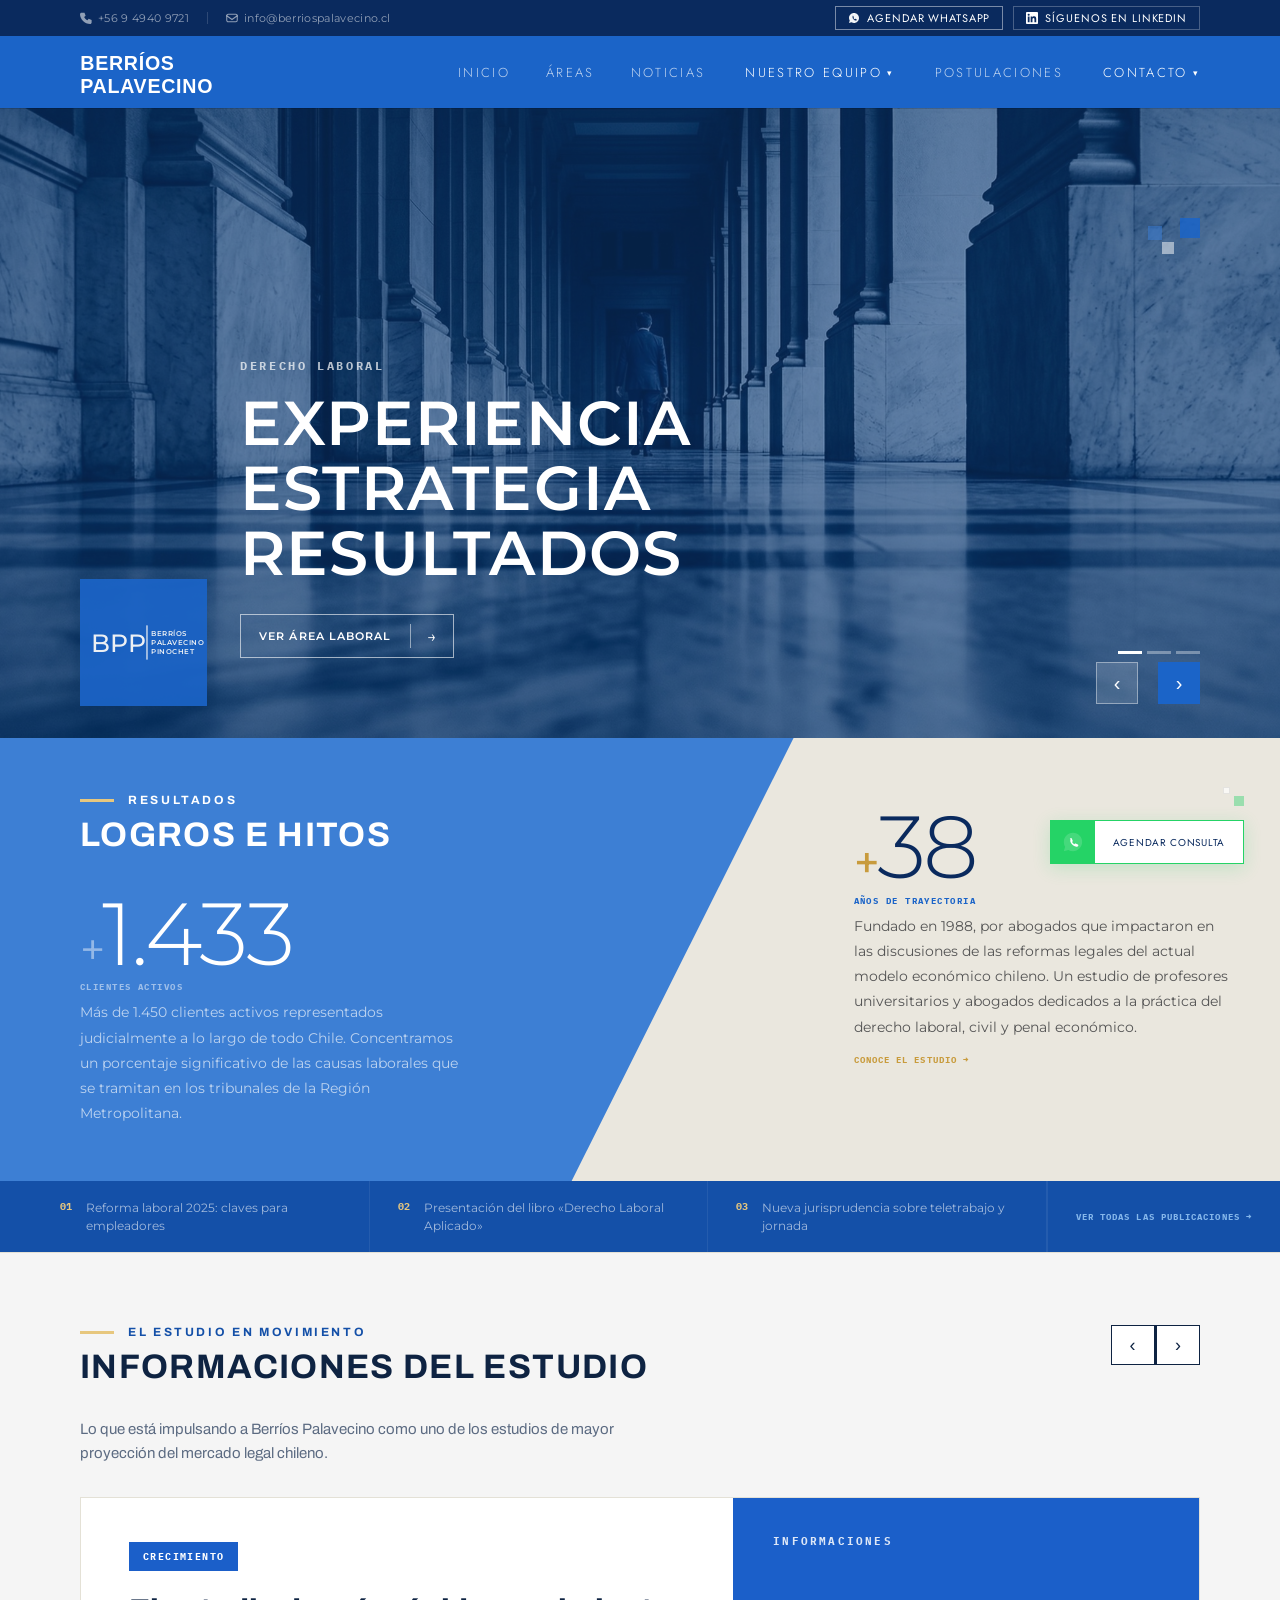
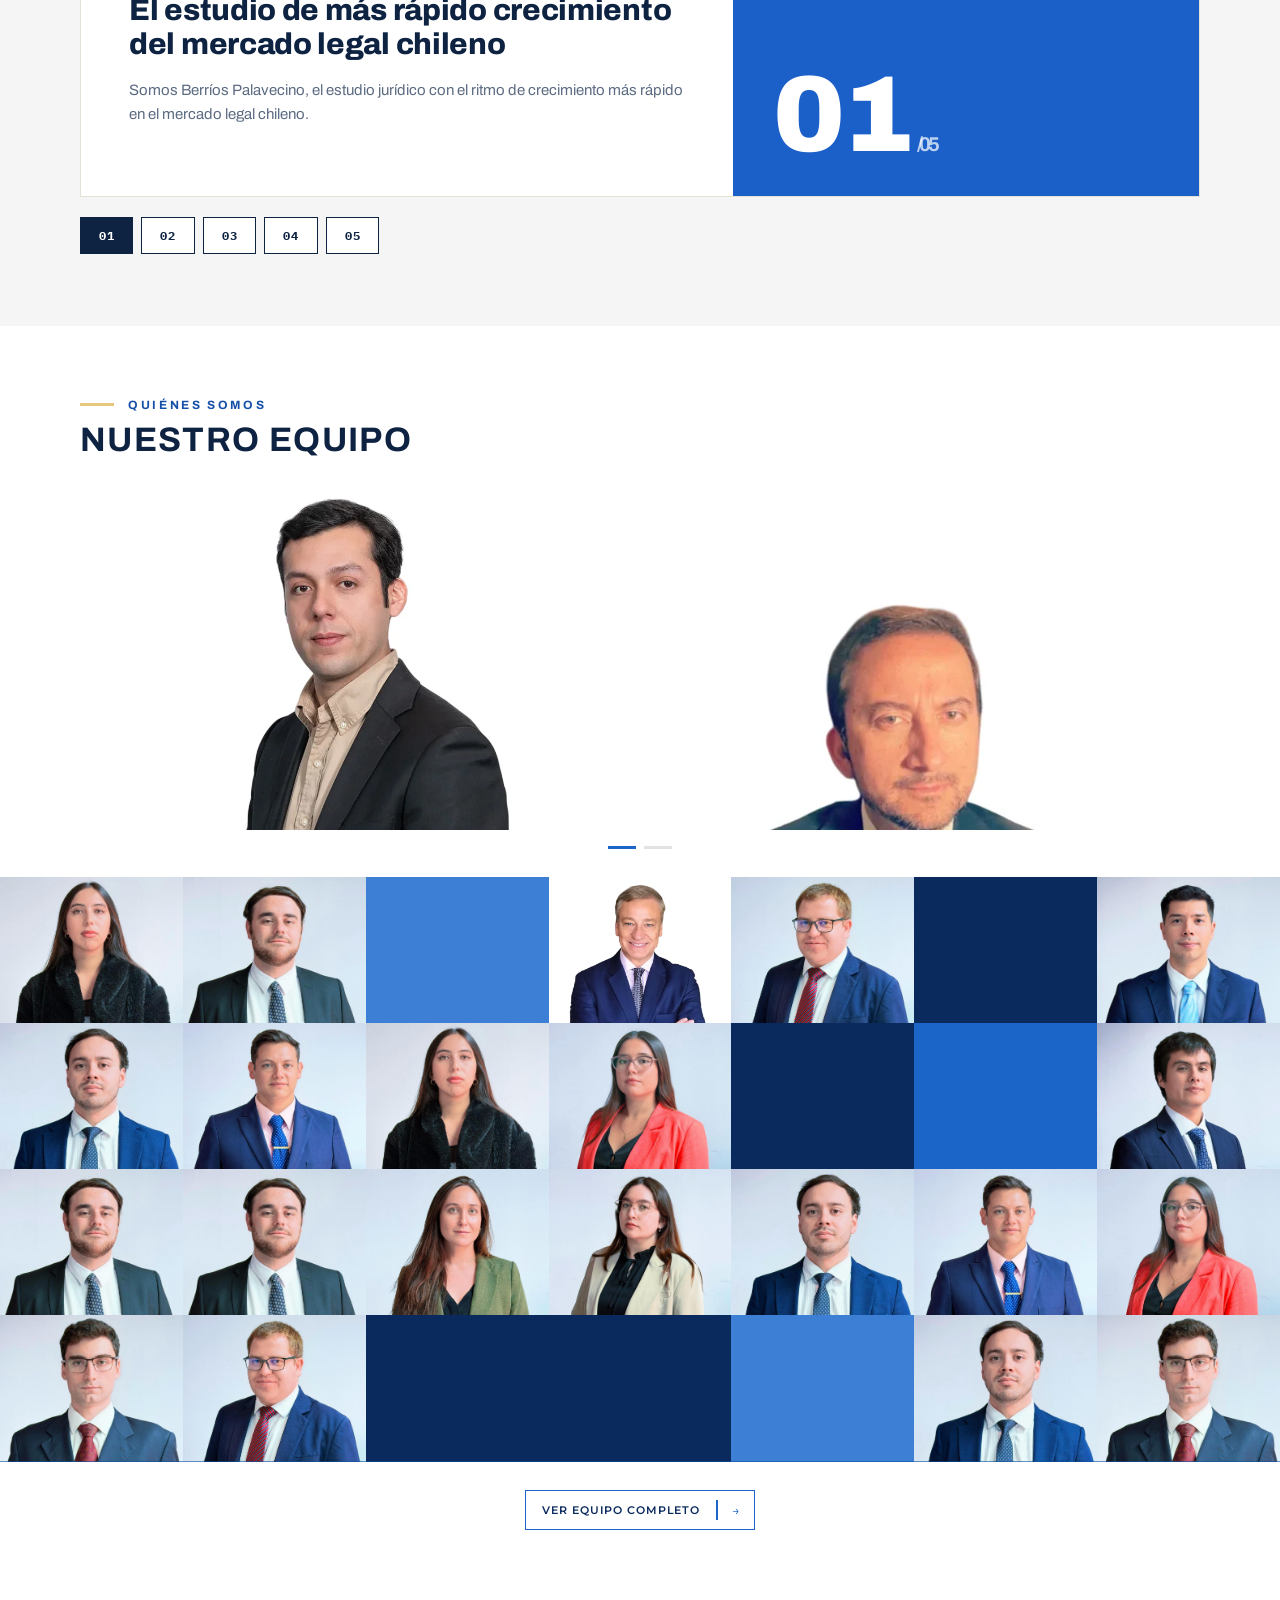
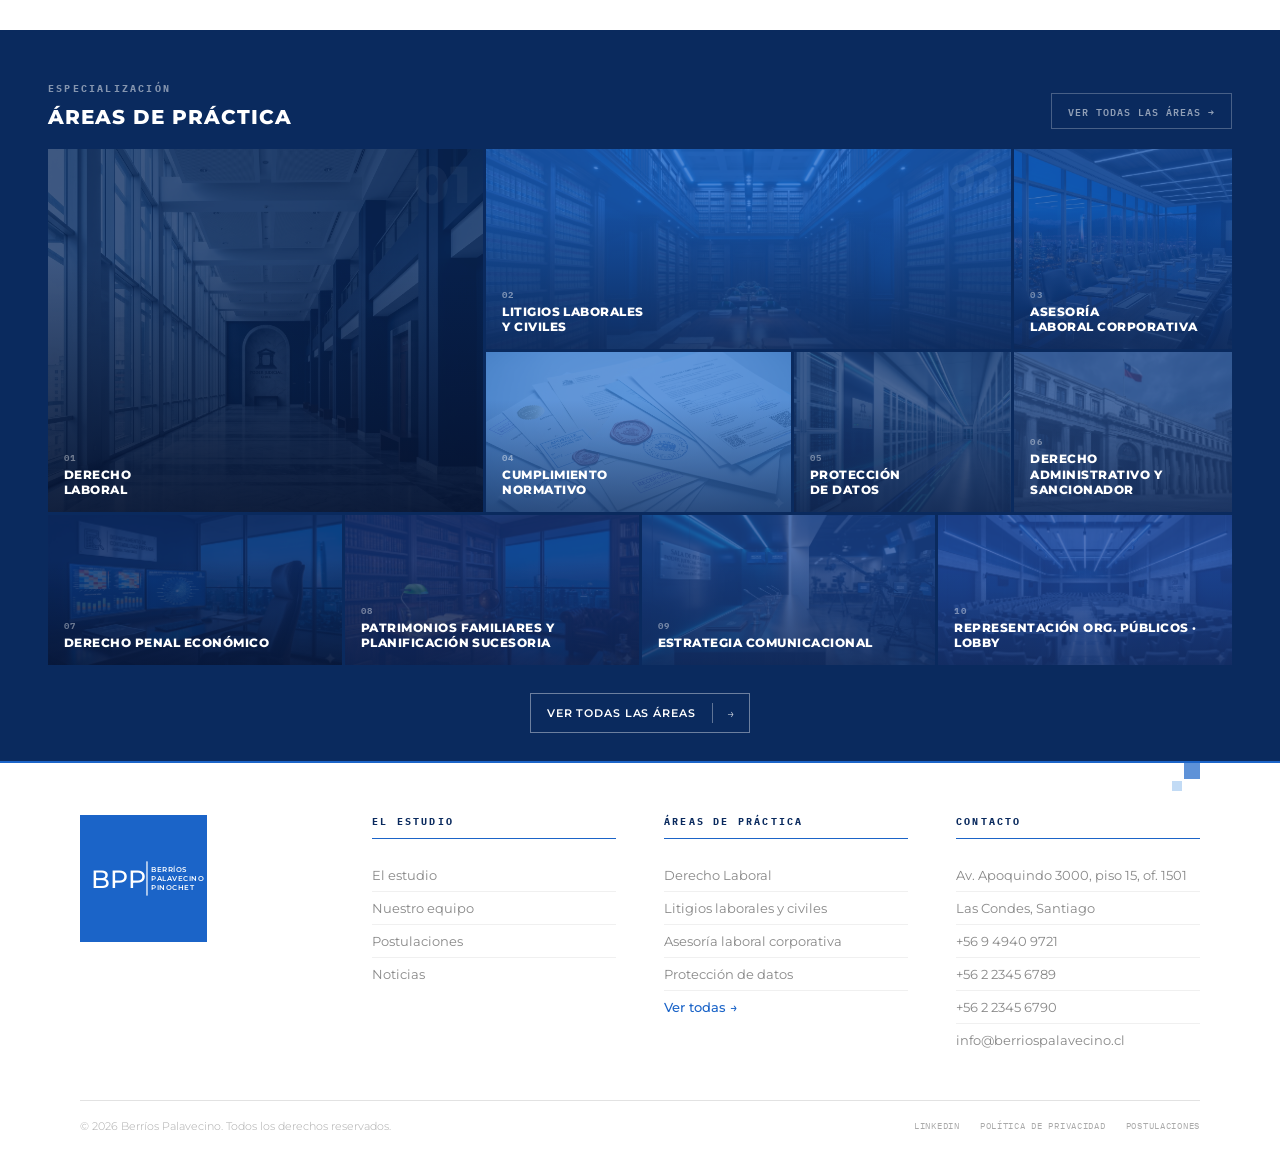
==== commit 3c03b196: "correccion punto 2" ====
--- a/index.html
+++ b/index.html
@@ -2983,7 +2983,7 @@
 
       const panelContent = {
         0: {
-          title: 'El estudio de más rápido crecimiento del mercado legal chileno',
+          title: 'Uno de los estudios jurídicos con mayor crecimiento en el mercado legal chileno',
           desc: 'Somos Berríos Palavecino, el estudio jurídico con el ritmo de crecimiento más rápido en el mercado legal chileno.',
           badge: 'Crecimiento',
           number: '01',
@@ -3280,7 +3280,7 @@
         {
           i: '01',
           label: 'Crecimiento',
-          title: 'El estudio de más rápido crecimiento del mercado legal chileno',
+          title: 'Uno de los estudios jurídicos con mayor crecimiento en el mercado legal chileno',
           desc: 'Somos Berríos Palavecino, el estudio jurídico con el ritmo de crecimiento más rápido en el mercado legal chileno.',
           color: '#1B5FC9'
         },
--- a/assets/styles.css
+++ b/assets/styles.css
@@ -315,6 +315,14 @@
   background: rgba(255, 255, 255, .88);
 }
 
+.nav-hamburger {
+  display: none;
+}
+
+.nav-mobile-menu {
+  display: none;
+}
+
 .footer {
   display: block;
   position: relative;
@@ -545,13 +553,203 @@
 }
 
 @media (max-width: 767px) {
+  .topbar {
+    padding: 0 16px;
+    gap: 8px;
+    height: 32px;
+  }
+
+  .topbar-left {
+    gap: 8px;
+  }
+
+  .topbar-link {
+    font-size: 10px;
+  }
+
+  .topbar-link:nth-child(3) {
+    display: none;
+  }
+
+  .topbar-sep {
+    display: none;
+  }
+
+  .topbar-spacer {
+    flex: 1;
+  }
+
+  .topbar-right {
+    gap: 6px;
+  }
+
+  .topbar-btn {
+    padding: 0 8px;
+    font-size: 9px;
+    gap: 4px;
+    height: 20px;
+  }
+
+  .topbar-btn-icon {
+    width: 10px;
+    height: 10px;
+  }
+
   .nav {
-    padding: 0 20px;
+    top: 32px;
+    padding: 0 16px;
     height: 56px;
+  }
+
+  .nav-logo img {
+    width: 120px;
+    height: auto;
+  }
+
+  .nav-hamburger {
+    display: flex;
+    flex-direction: column;
+    gap: 4px;
+    background: none;
+    border: none;
+    cursor: pointer;
+    padding: 0;
+    width: 24px;
+    height: 24px;
+    align-items: center;
+    justify-content: center;
+    margin-left: auto;
+  }
+
+  .nav-hamburger span {
+    display: block;
+    width: 20px;
+    height: 2px;
+    background: #fff;
+    transition: all .3s;
+  }
+
+  .nav-hamburger[aria-expanded="true"] span:nth-child(1) {
+    transform: rotate(45deg) translate(8px, 8px);
+  }
+
+  .nav-hamburger[aria-expanded="true"] span:nth-child(2) {
+    opacity: 0;
+  }
+
+  .nav-hamburger[aria-expanded="true"] span:nth-child(3) {
+    transform: rotate(-45deg) translate(8px, -8px);
+  }
+
+  .nav-right {
+    display: none;
   }
 
   .nav-links {
     display: none;
+  }
+
+  .nav-dropdown {
+    display: none;
+  }
+
+  .nav-mobile-menu {
+    position: absolute;
+    top: 56px;
+    left: 0;
+    right: 0;
+    background: var(--blue-xdk);
+    display: flex;
+    flex-direction: column;
+    max-height: 0;
+    overflow: hidden;
+    transition: max-height .3s ease-out;
+  }
+
+  .nav-mobile-menu--open {
+    max-height: 500px;
+  }
+
+  .nav-mobile-link {
+    padding: 16px 20px;
+    font-family: 'Jost', sans-serif;
+    font-size: 13px;
+    font-weight: 300;
+    letter-spacing: .08em;
+    text-transform: uppercase;
+    color: rgba(255, 255, 255, .7);
+    text-decoration: none;
+    border-bottom: 1px solid rgba(255, 255, 255, .1);
+    transition: background .2s, color .2s;
+  }
+
+  .nav-mobile-link:hover {
+    background: rgba(255, 255, 255, .08);
+    color: #fff;
+  }
+
+  .nav-mobile-dropdown-toggle {
+    width: 100%;
+    padding: 16px 20px;
+    font-family: 'Jost', sans-serif;
+    font-size: 13px;
+    font-weight: 300;
+    letter-spacing: .08em;
+    text-transform: uppercase;
+    color: rgba(255, 255, 255, .7);
+    background: none;
+    border: none;
+    border-bottom: 1px solid rgba(255, 255, 255, .1);
+    cursor: pointer;
+    text-align: left;
+    transition: background .2s, color .2s;
+    display: flex;
+    justify-content: space-between;
+    align-items: center;
+  }
+
+  .nav-mobile-dropdown-toggle::after {
+    content: '▾';
+    font-size: 9px;
+    transition: transform .2s;
+  }
+
+  .nav-mobile-dropdown-toggle[aria-expanded="true"]::after {
+    transform: rotate(180deg);
+  }
+
+  .nav-mobile-dropdown-toggle:hover {
+    background: rgba(255, 255, 255, .08);
+    color: #fff;
+  }
+
+  .nav-mobile-dropdown-menu {
+    max-height: 0;
+    overflow: hidden;
+    transition: max-height .3s ease-out;
+  }
+
+  .nav-mobile-dropdown-menu--open {
+    max-height: 300px;
+  }
+
+  .nav-mobile-dropdown-link {
+    display: block;
+    padding: 12px 20px 12px 40px;
+    font-family: 'Jost', sans-serif;
+    font-size: 12px;
+    font-weight: 300;
+    letter-spacing: .08em;
+    text-transform: uppercase;
+    color: rgba(255, 255, 255, .6);
+    text-decoration: none;
+    border-bottom: 1px solid rgba(255, 255, 255, .05);
+    transition: background .2s, color .2s;
+  }
+
+  .nav-mobile-dropdown-link:hover {
+    background: rgba(255, 255, 255, .08);
+    color: #fff;
   }
 
   .topbar {
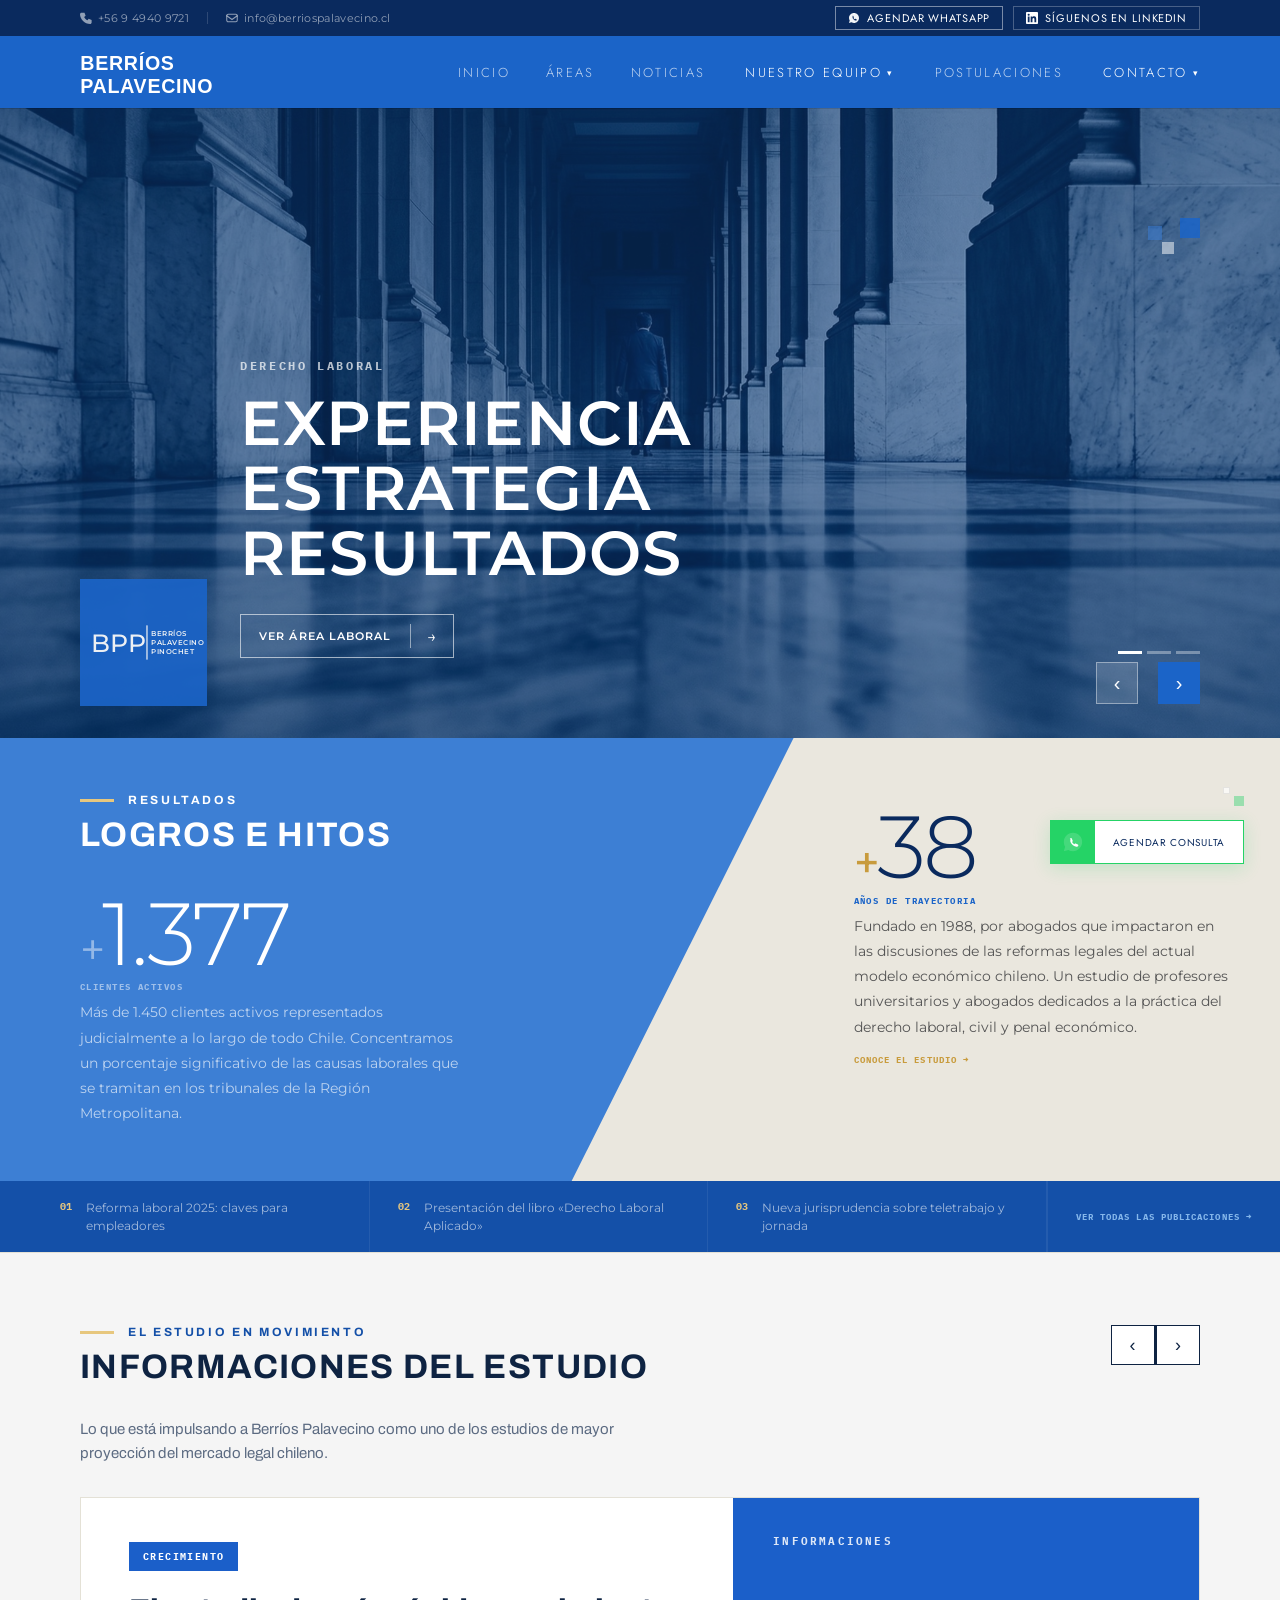
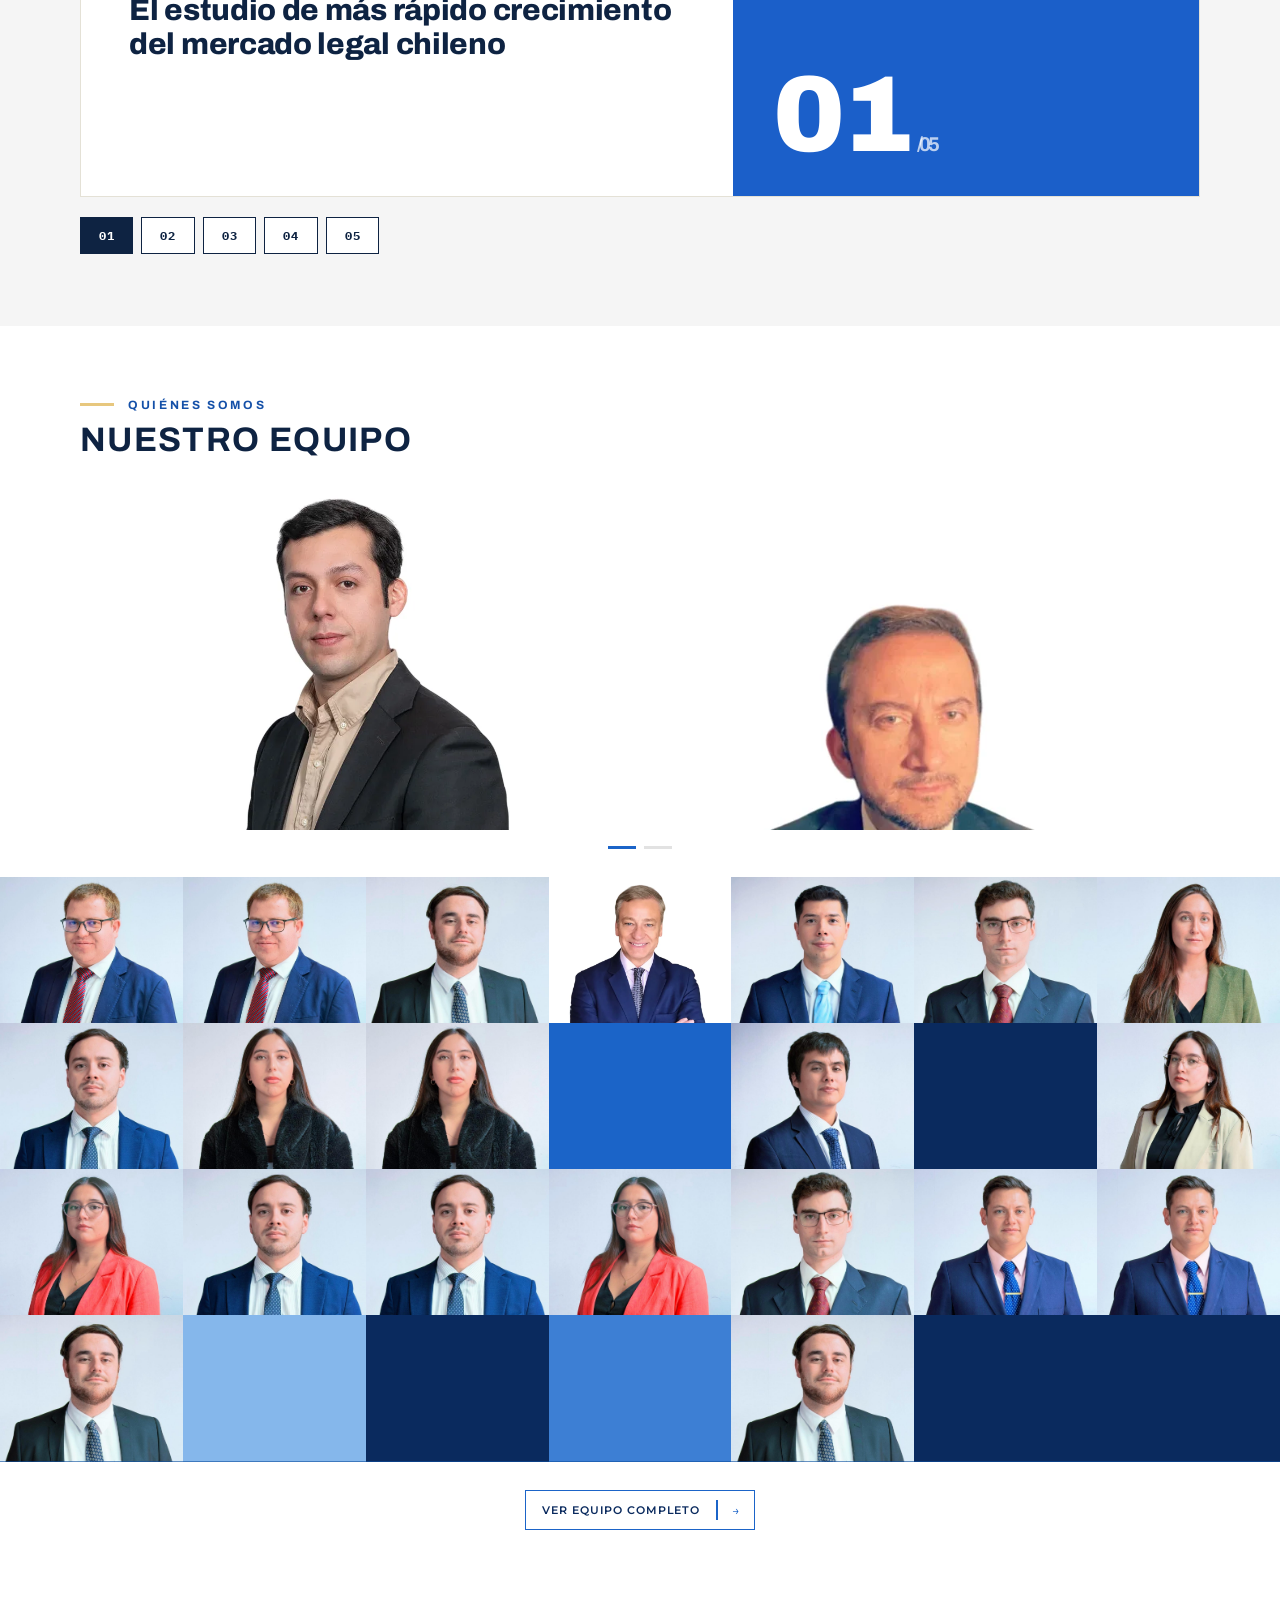
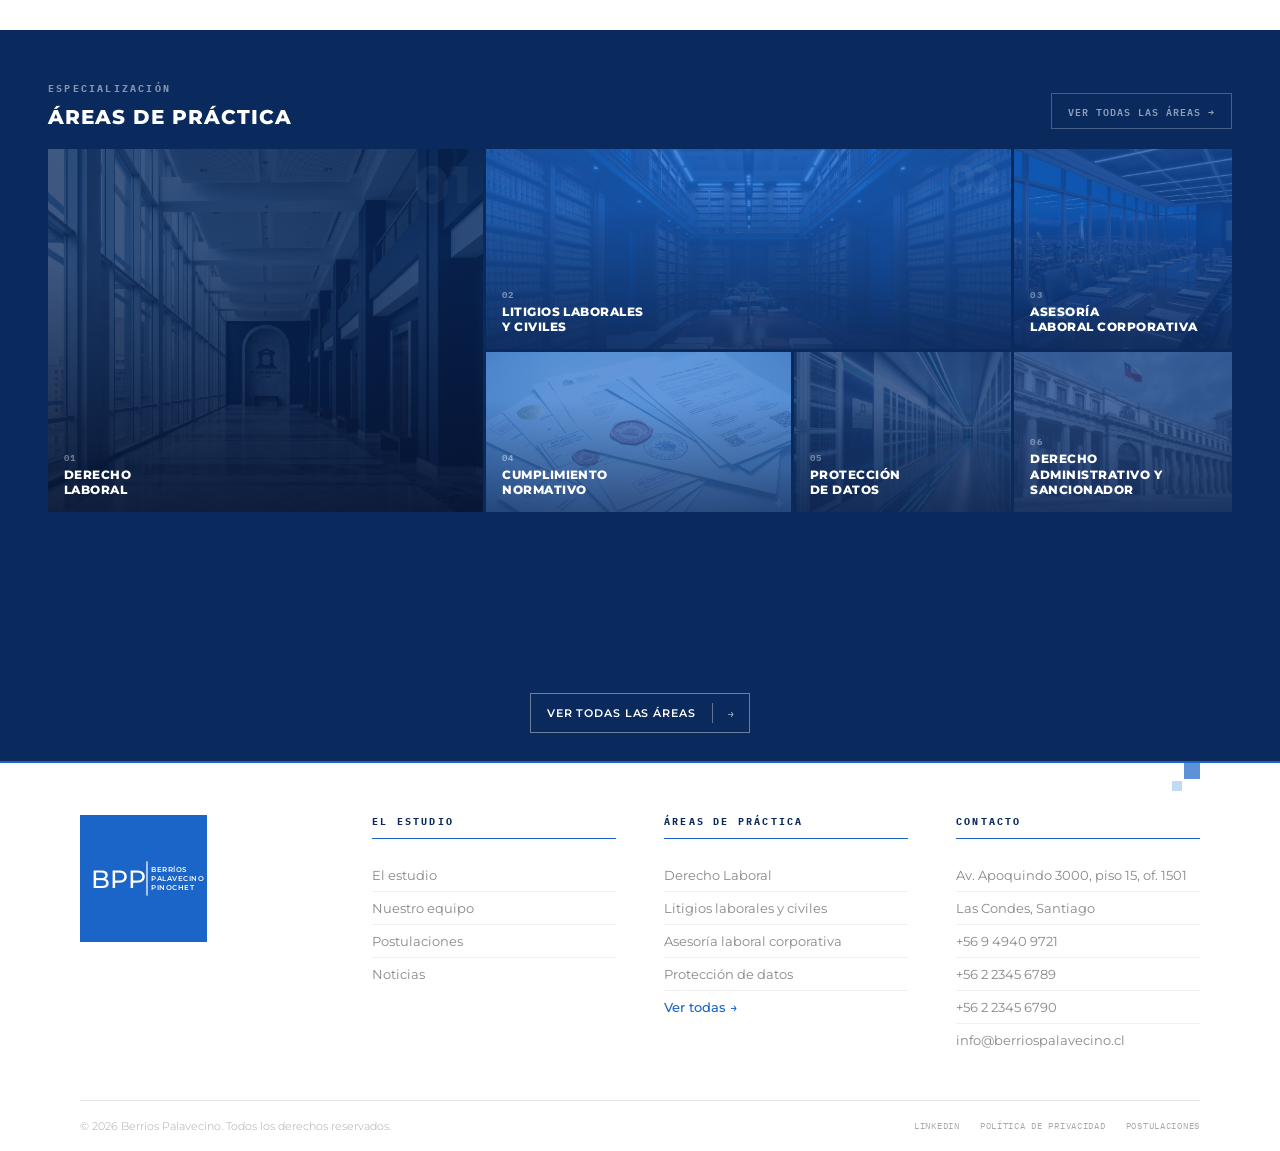
==== commit 93d80f94: "punto 2 - eliminación de subtitulo" ====
--- a/index.html
+++ b/index.html
@@ -2306,8 +2306,7 @@
             <div class="estudio-reskin-badge" id="current-label">Crecimiento</div>
             <h3 class="estudio-reskin-item-title" id="current-title">El estudio de más rápido crecimiento del mercado
               legal chileno</h3>
-            <p class="estudio-reskin-item-desc" id="current-desc">Somos Berríos Palavecino, el estudio jurídico con el
-              ritmo de crecimiento más rápido en el mercado legal chileno.</p>
+            <p class="estudio-reskin-item-desc" id="current-desc"></p>
           </div>
           <div class="estudio-reskin-stats" id="current-stats">
             <div class="estudio-reskin-label">Informaciones</div>
@@ -2984,7 +2983,7 @@
       const panelContent = {
         0: {
           title: 'Uno de los estudios jurídicos con mayor crecimiento en el mercado legal chileno',
-          desc: 'Somos Berríos Palavecino, el estudio jurídico con el ritmo de crecimiento más rápido en el mercado legal chileno.',
+          desc: '',
           badge: 'Crecimiento',
           number: '01',
           color: '#1B5FC9',
@@ -3281,7 +3280,7 @@
           i: '01',
           label: 'Crecimiento',
           title: 'Uno de los estudios jurídicos con mayor crecimiento en el mercado legal chileno',
-          desc: 'Somos Berríos Palavecino, el estudio jurídico con el ritmo de crecimiento más rápido en el mercado legal chileno.',
+          desc: '',
           color: '#1B5FC9'
         },
         {
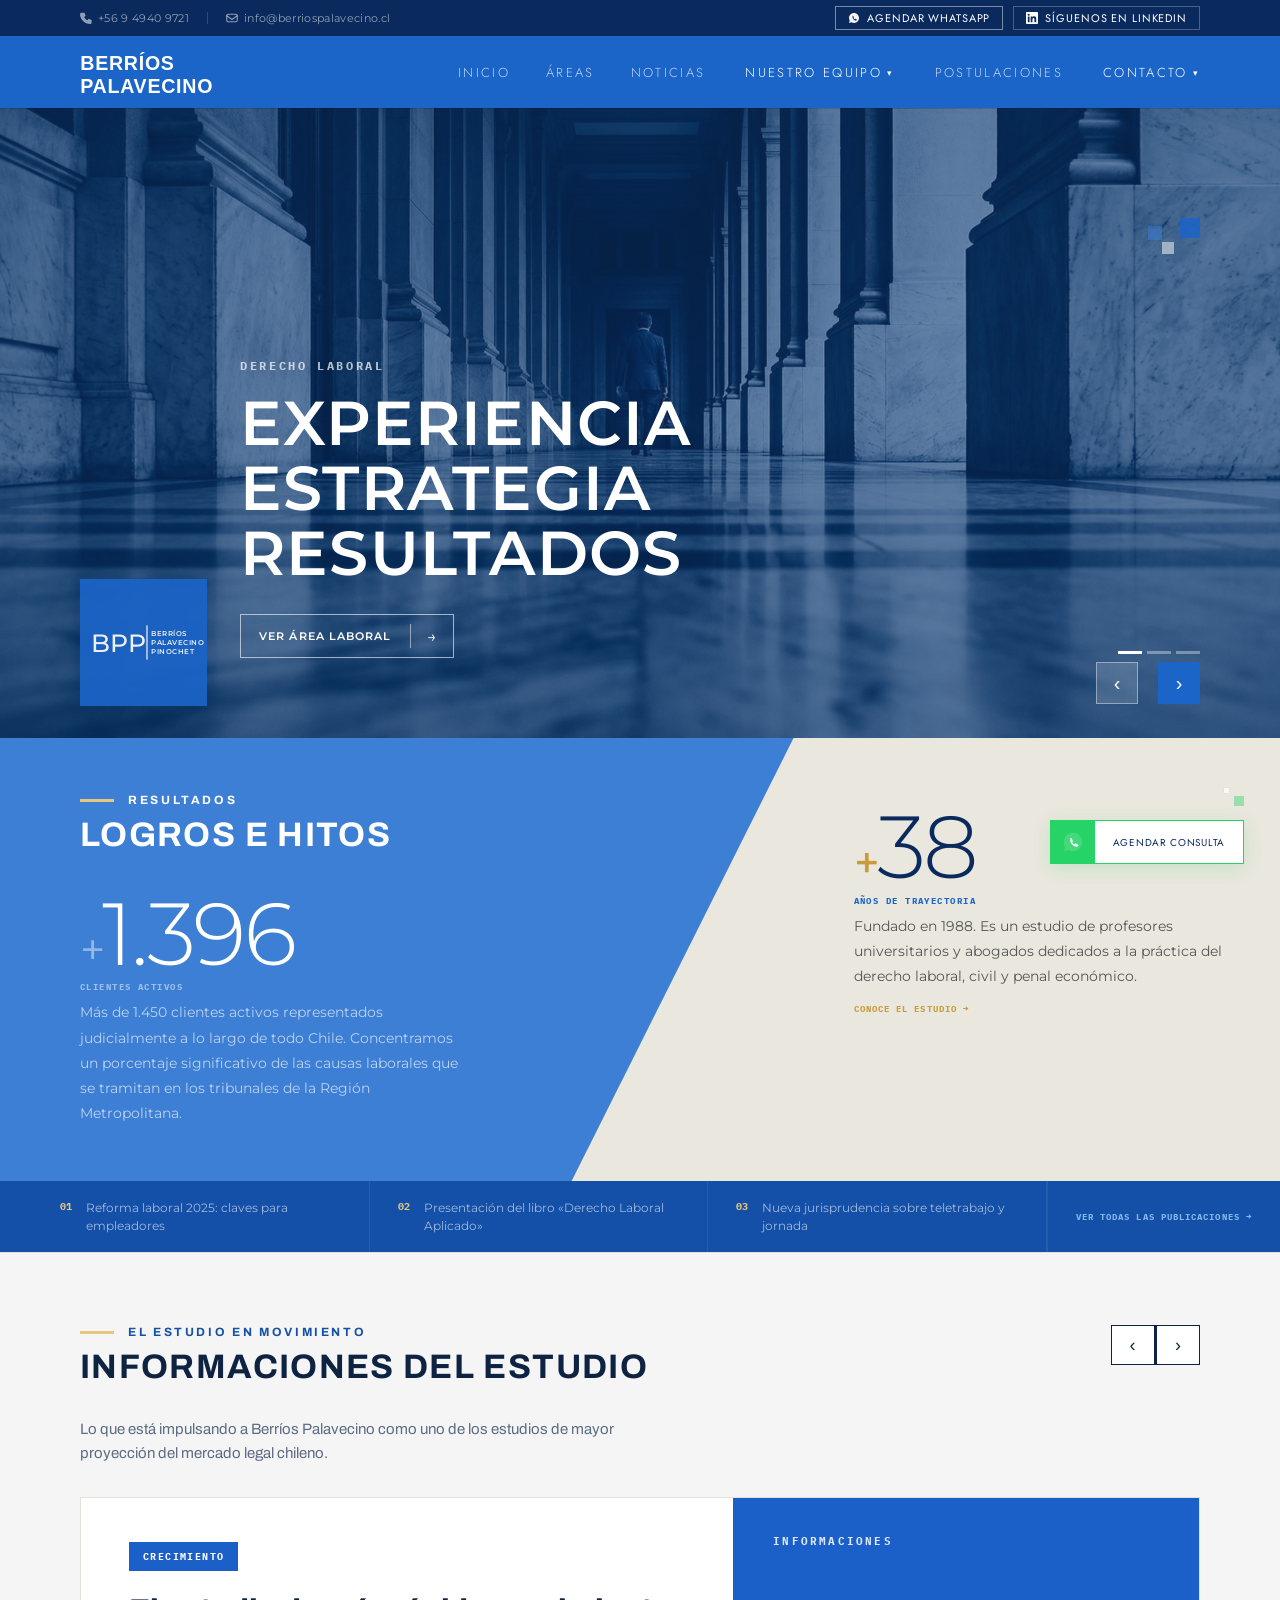
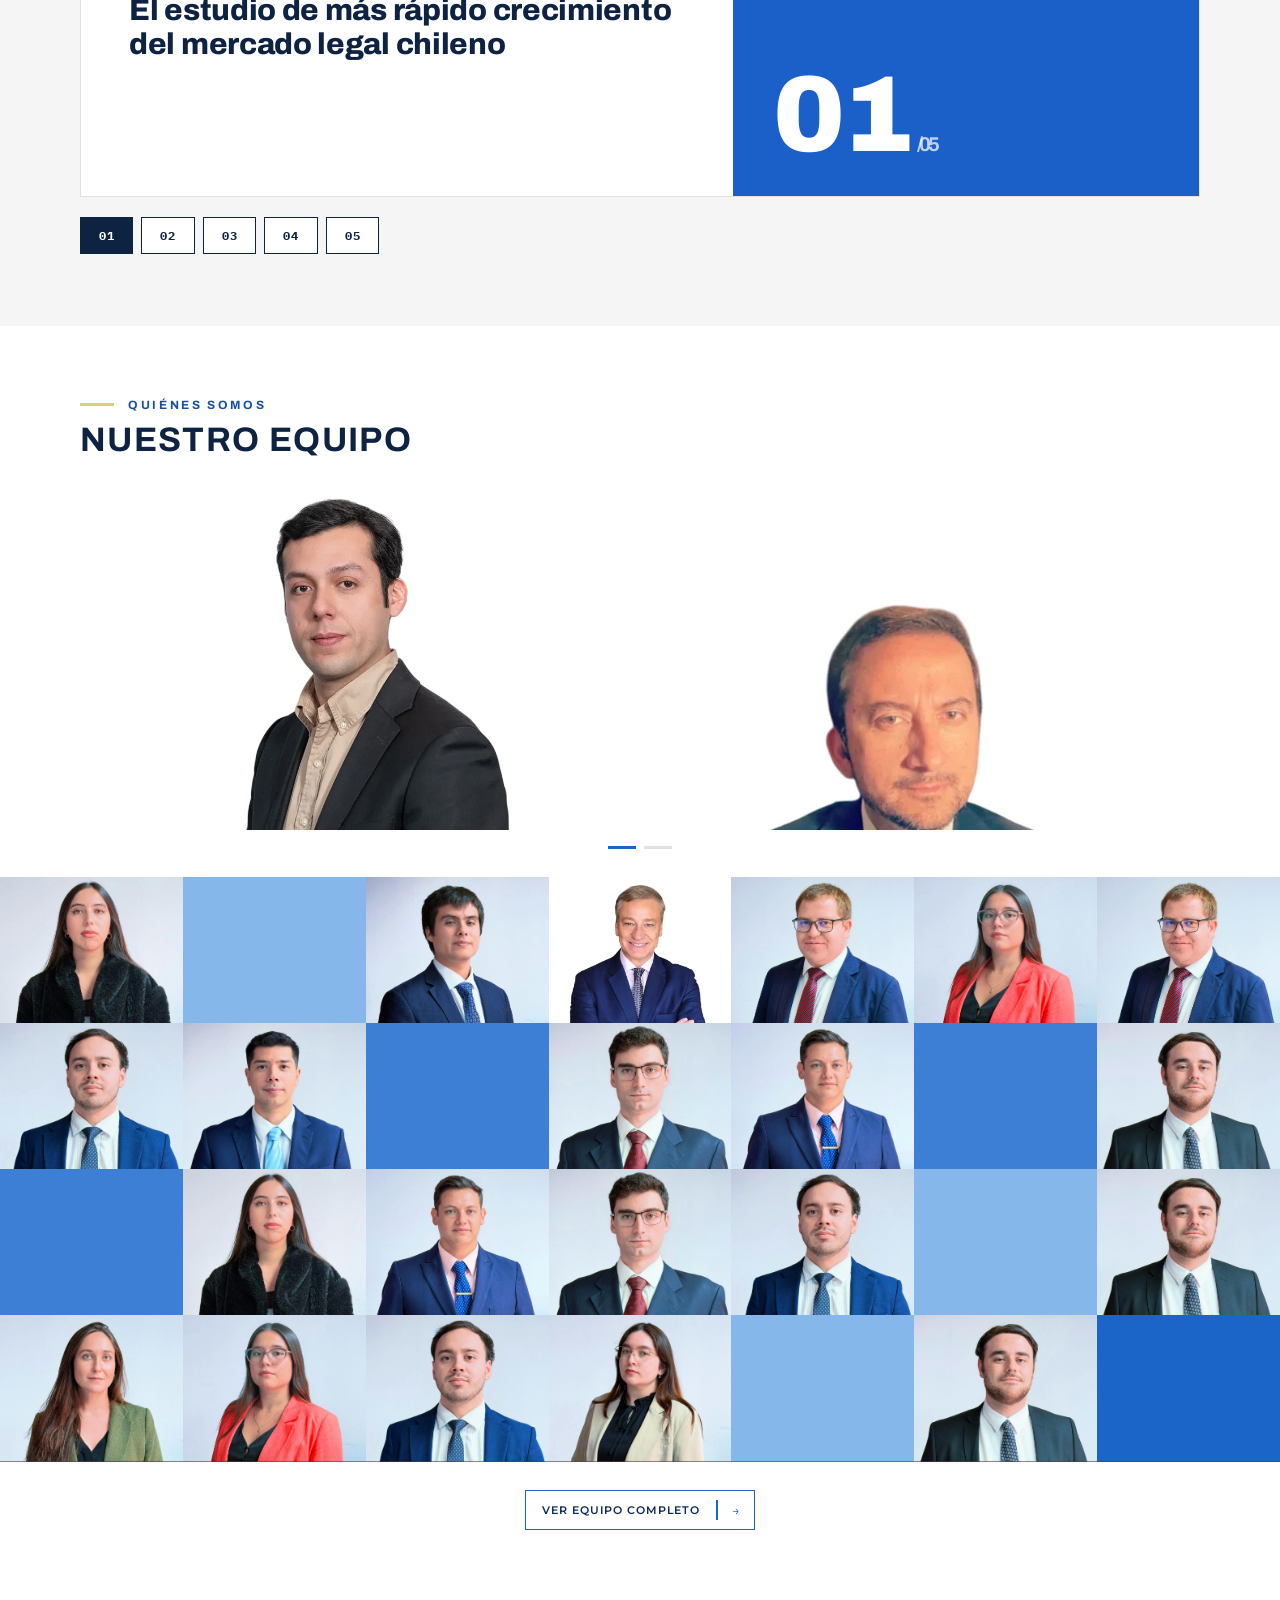
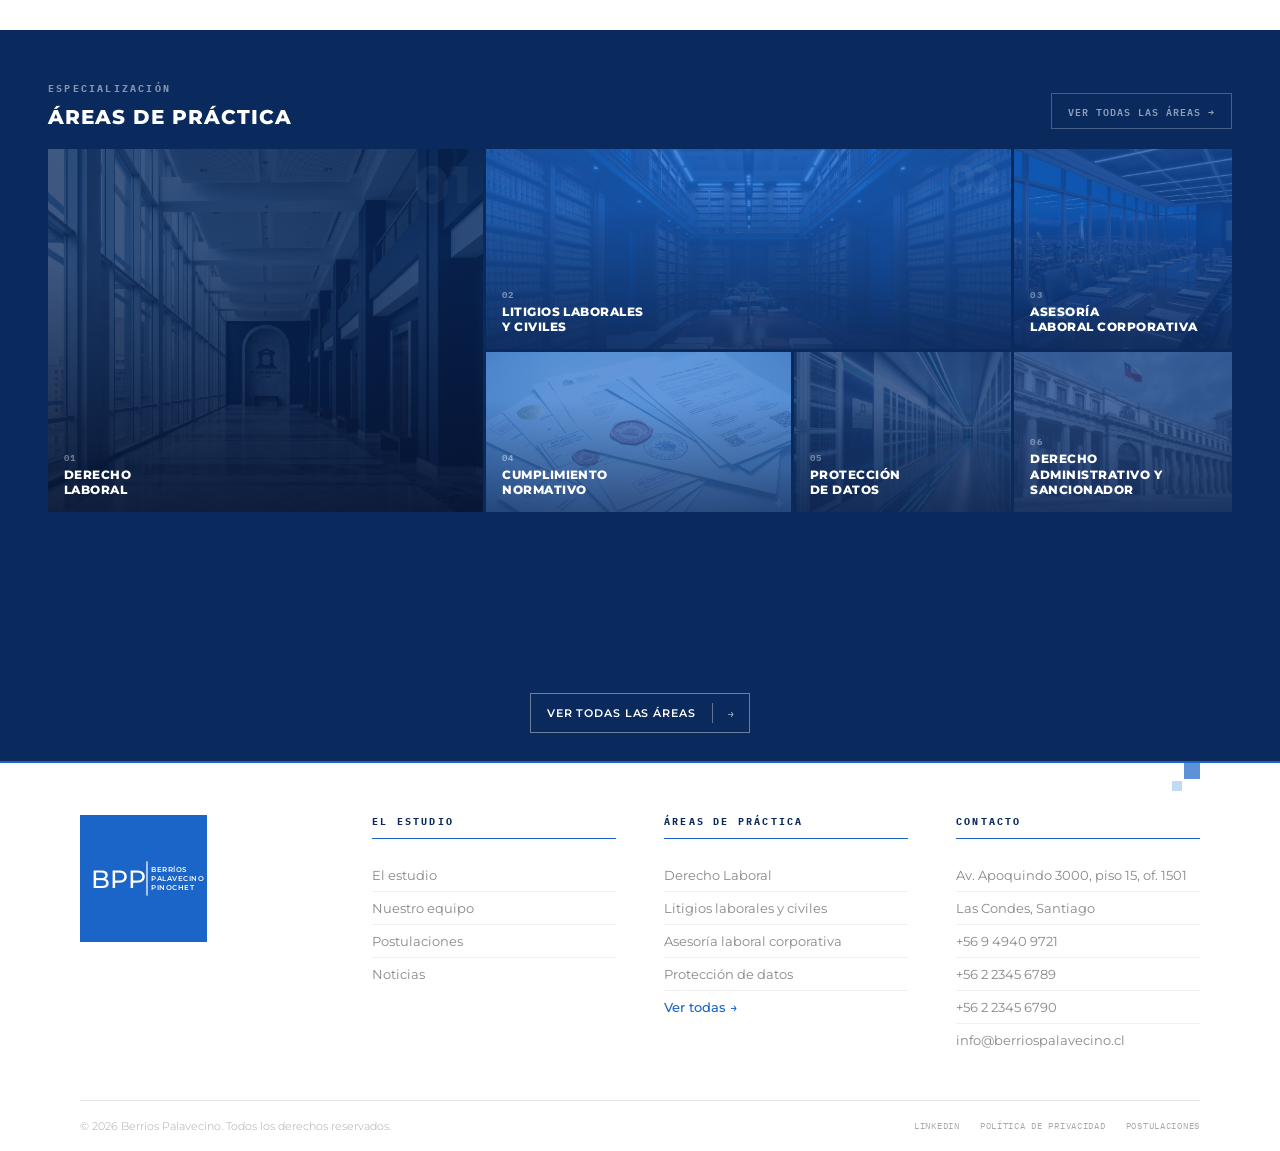
==== commit 32851f81: "punto 4" ====
--- a/index.html
+++ b/index.html
@@ -2257,8 +2257,7 @@
             <div>
               <div class="logros-stat" data-anim><em>+</em><span class="count-up" data-target="38">0</span></div>
               <div class="logros-label">Años de trayectoria</div>
-              <div class="logros-text">Fundado en 1988, por abogados que impactaron en las discusiones de las reformas
-                legales del actual modelo económico chileno. Un estudio de profesores universitarios y abogados
+              <div class="logros-text">Fundado en 1988. Es un estudio de profesores universitarios y abogados
                 dedicados a la práctica del derecho laboral, civil y penal económico.</div>
               <a href="./BPP_Hitos_Propuestas.html" class="logros-link">Conoce el estudio →</a>
             </div>
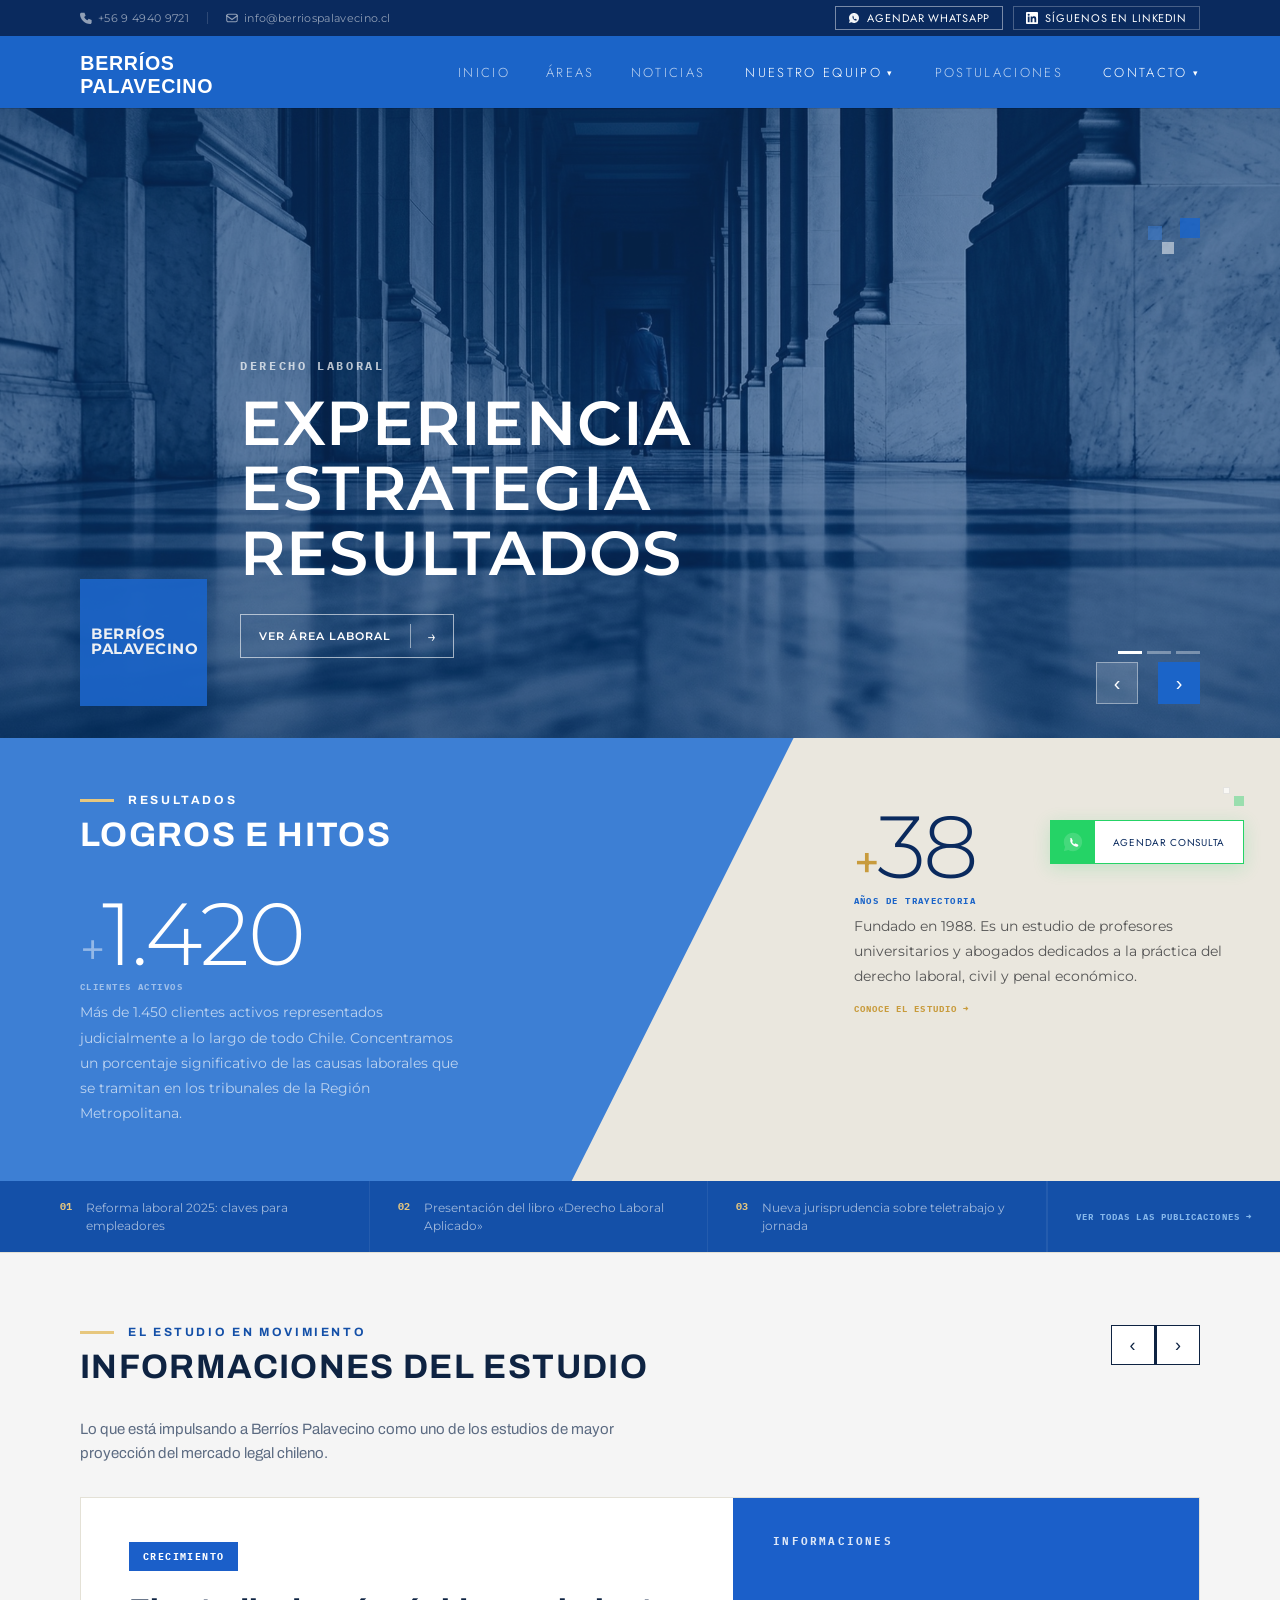
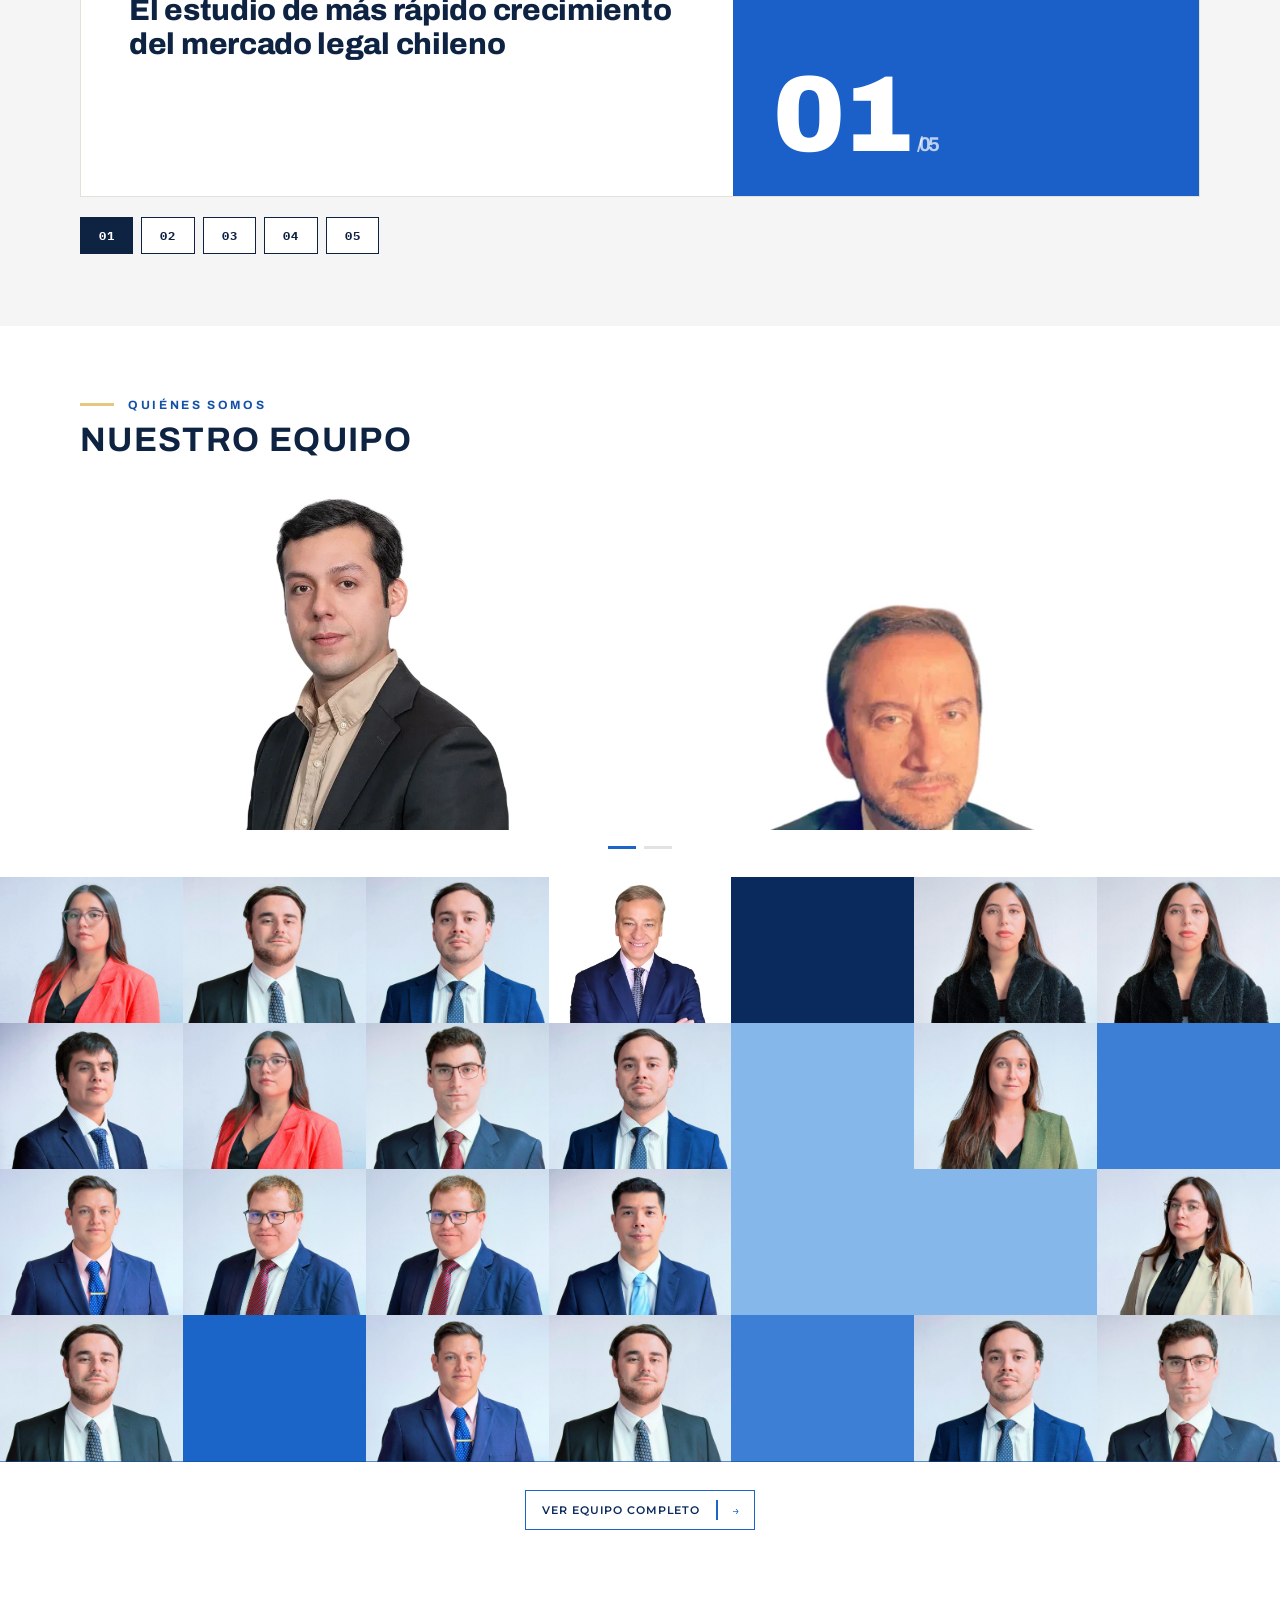
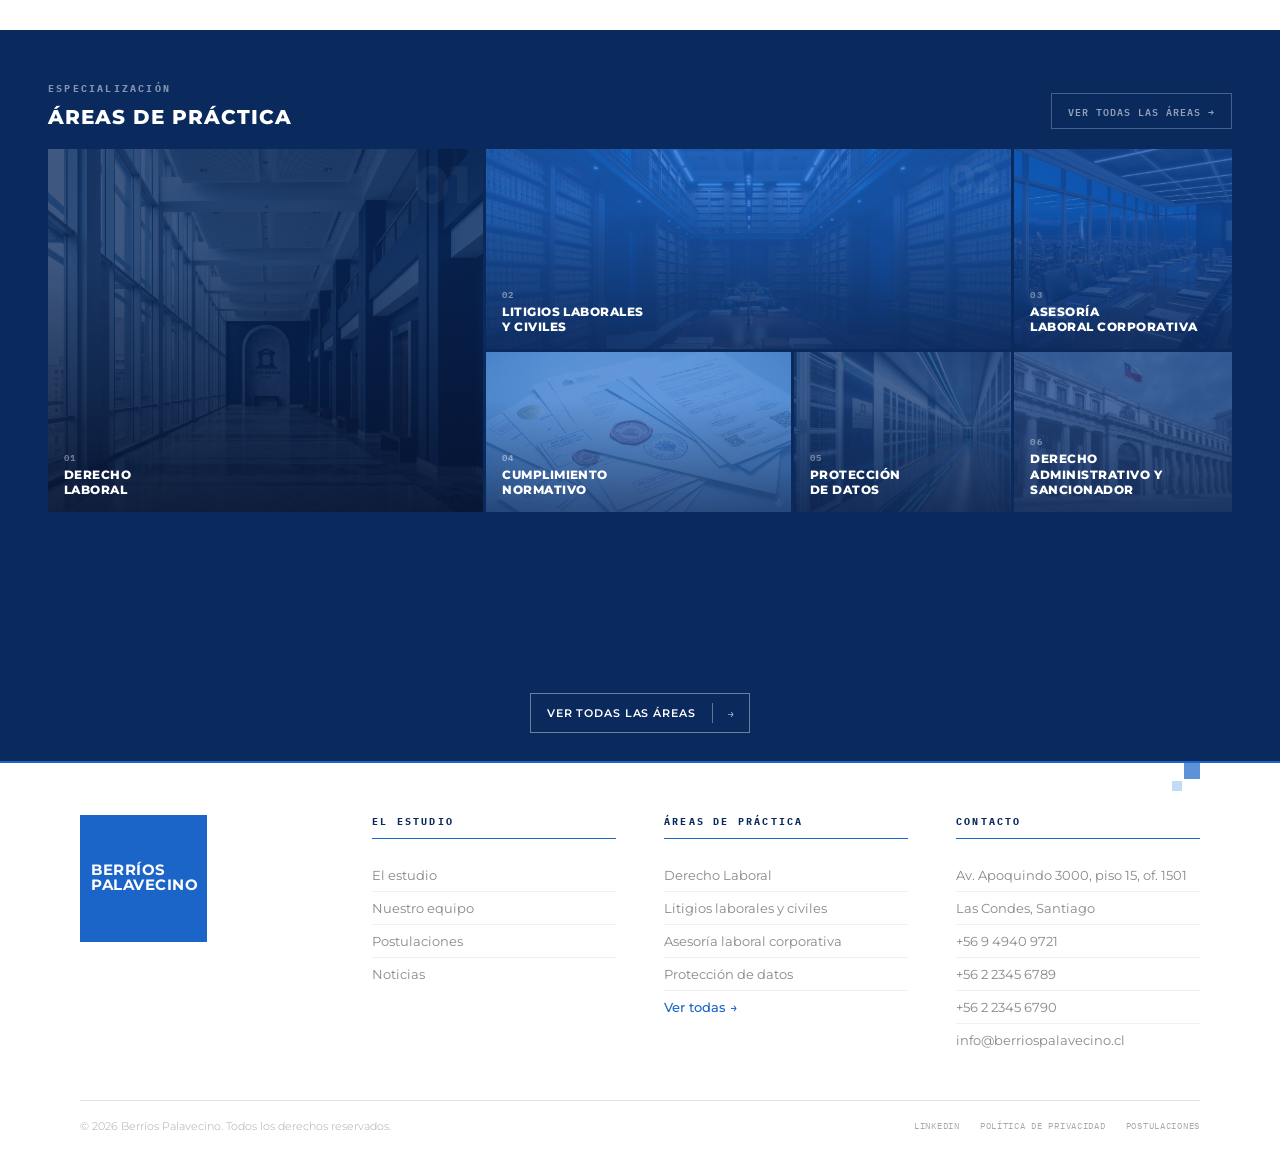
==== commit abb743ee: "style: update brand logo SVG to display BERRÍOS PALAVECINO in a simplified two-line layout" ====
--- a/index.html
+++ b/index.html
@@ -2203,16 +2203,9 @@
 
       <a href="./index.html" class="hero-logo">
         <svg viewBox="0 0 310 310" width="127" height="127" xmlns="http://www.w3.org/2000/svg">
-          <rect width="310" height="310" fill="#1B64C8" />
-          <text x="28" y="178" font-family="Montserrat,Arial,sans-serif" font-weight="500" font-size="62" fill="#FFFFFF"
-            letter-spacing="-1">BPP</text>
-          <rect x="162" y="113" width="3" height="84" fill="#FFFFFF" rx="1" />
-          <text x="174" y="139" font-family="Montserrat,Arial,sans-serif" font-weight="600" font-size="16"
-            fill="#FFFFFF" letter-spacing="1.2">BERRÍOS</text>
-          <text x="174" y="161" font-family="Montserrat,Arial,sans-serif" font-weight="600" font-size="16"
-            fill="#FFFFFF" letter-spacing="1.2">PALAVECINO</text>
-          <text x="174" y="183" font-family="Montserrat,Arial,sans-serif" font-weight="600" font-size="16"
-            fill="#FFFFFF" letter-spacing="1.2">PINOCHET</text>
+          <rect width="310" height="310" fill="#1B64C8"/>
+          <text x="28" y="147" font-family="Montserrat,Arial,sans-serif" font-weight="700" font-size="36" fill="#FFFFFF" letter-spacing="1.2">BERRÍOS</text>
+          <text x="28" y="182" font-family="Montserrat,Arial,sans-serif" font-weight="700" font-size="36" fill="#FFFFFF" letter-spacing="1.2">PALAVECINO</text>
         </svg>
       </a>
 
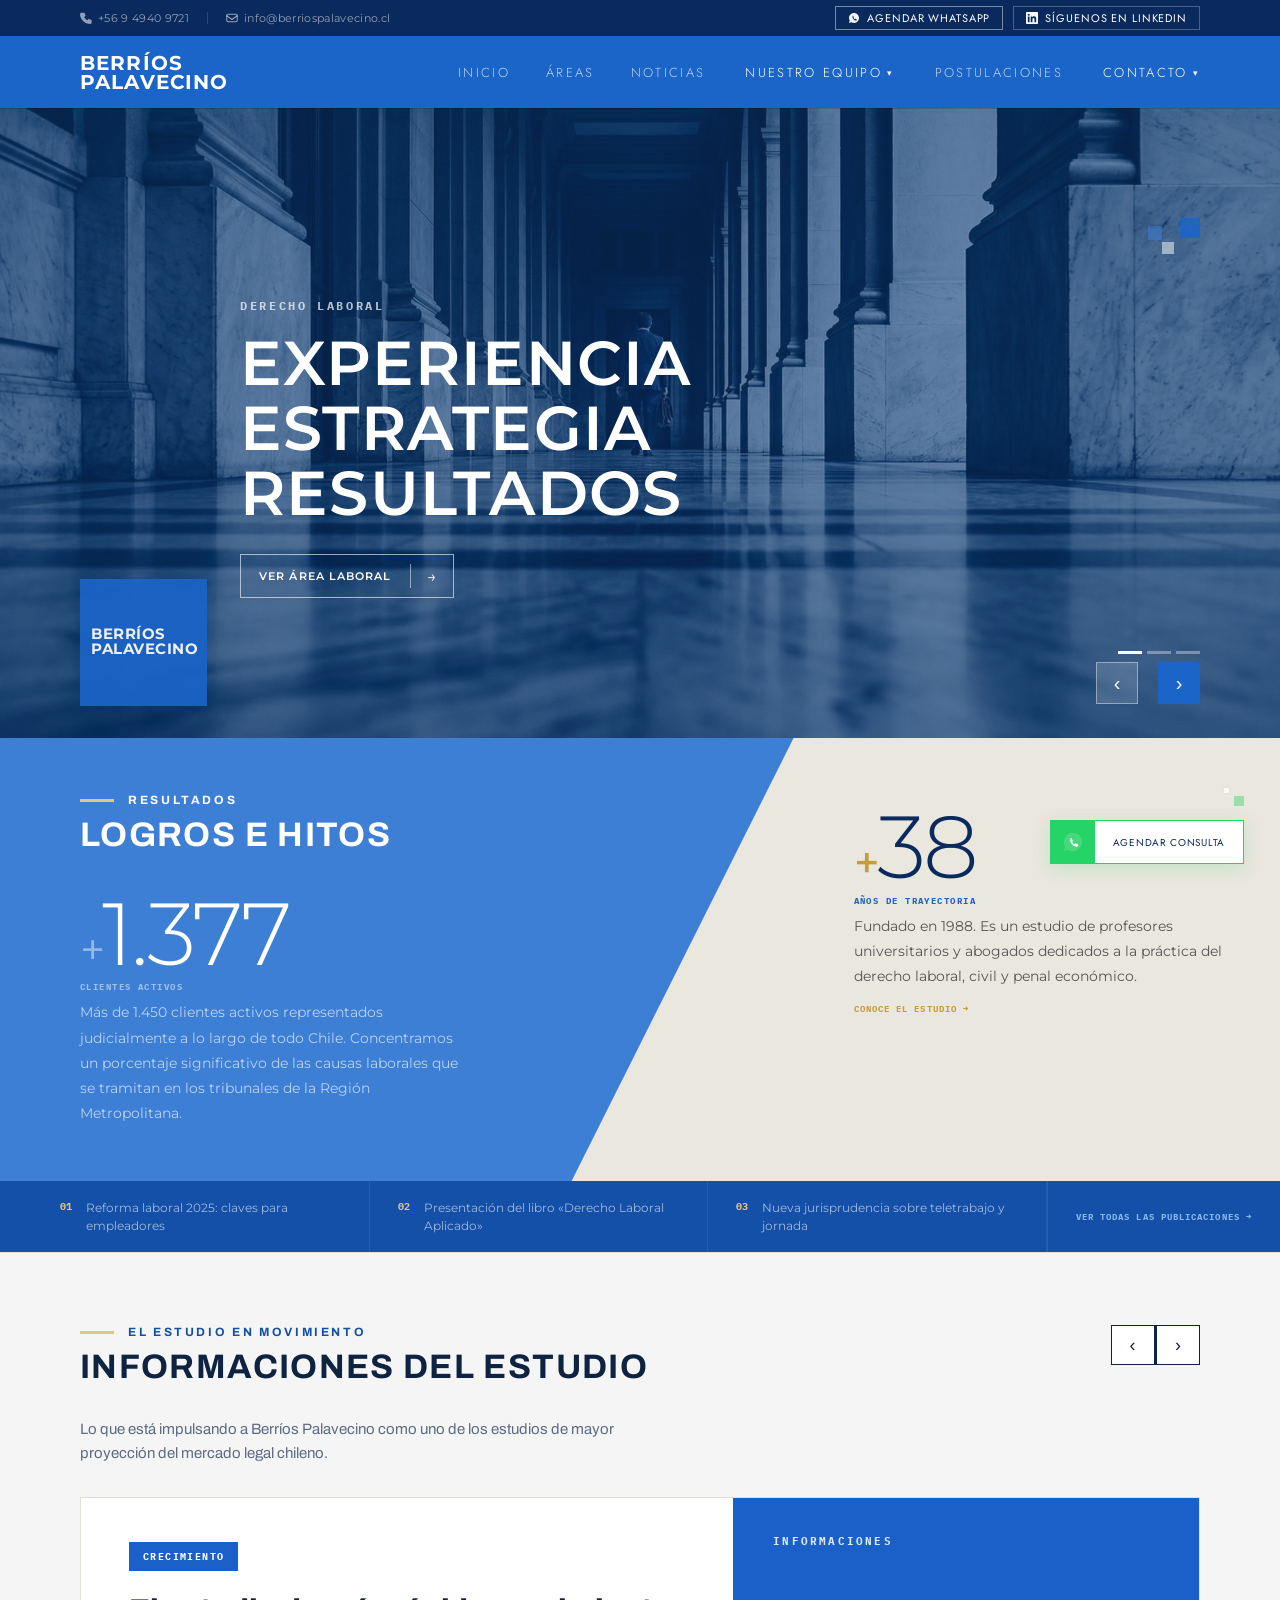
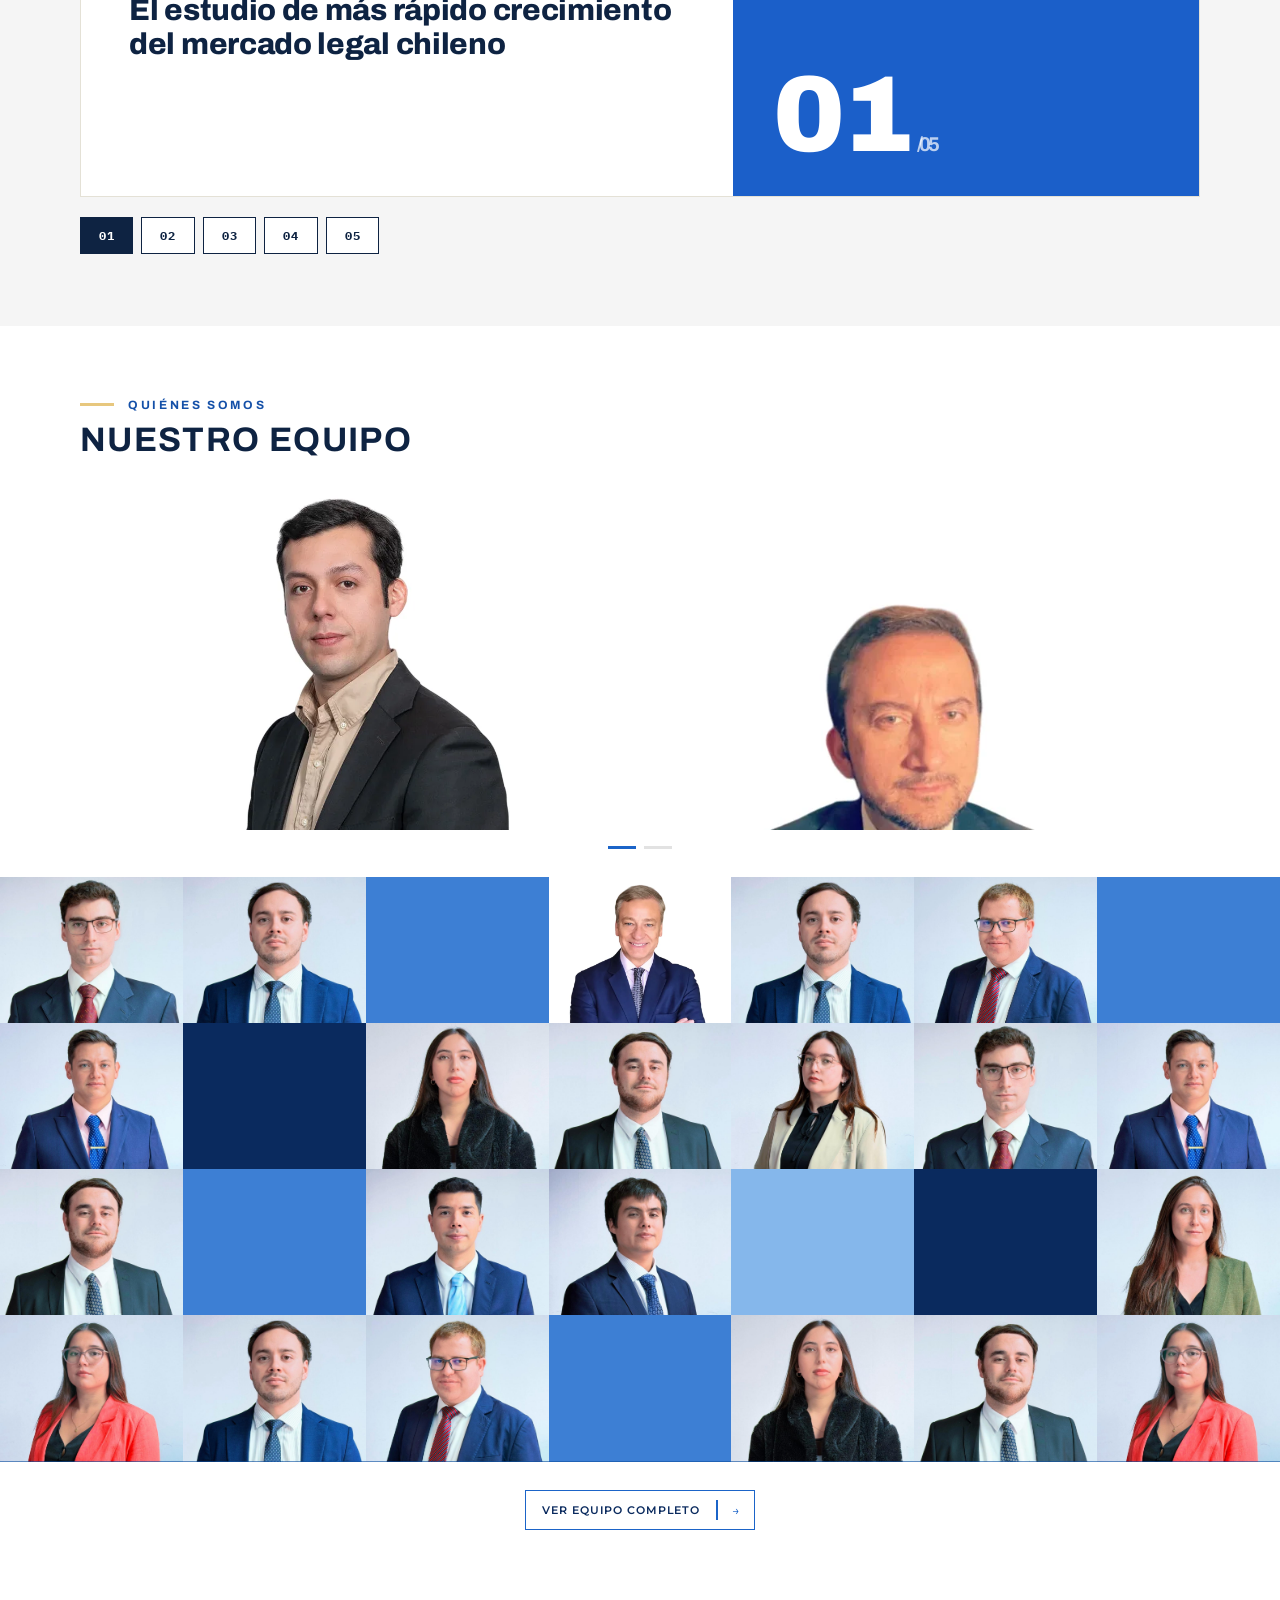
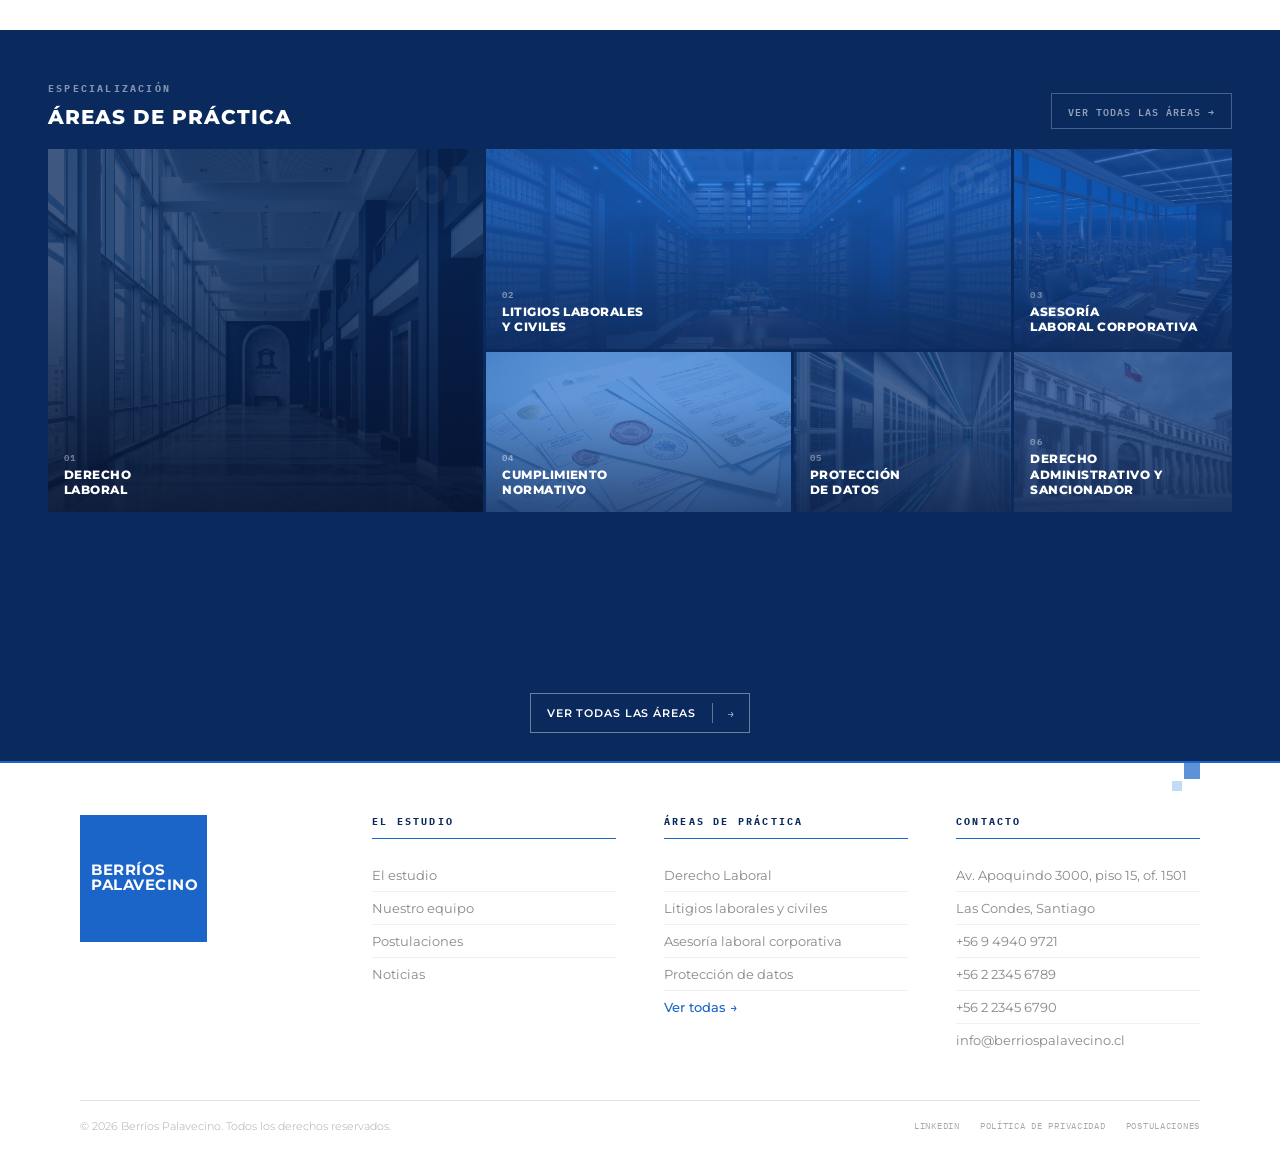
==== commit 0000d010: "fix: improve mobile responsiveness and layout constraints by updating viewport meta tags and adjusti" ====
--- a/index.html
+++ b/index.html
@@ -3,7 +3,7 @@
 
 <head>
   <meta charset="UTF-8">
-  <meta name="viewport" content="width=device-width, initial-scale=1.0">
+  <meta name="viewport" content="width=device-width, initial-scale=1.0, user-scalable=no, maximum-scale=1, minimum-scale=1">
   <script src="assets/components.js"></script>
   <title>BPP Abogados — Berríos Palavecino Pinochet</title>
   <meta name="description"
@@ -25,12 +25,19 @@
       background: var(--gray-bg);
       color: var(--gray-dk);
       overflow-x: hidden;
+      overflow-y: auto;
       padding-top: 36px;
+      width: 100%;
+      margin: 0;
     }
 
     .content-wrap {
       position: absolute;
       top: 108px;
+      width: 100%;
+      left: 0;
+      margin: 0;
+      padding: 0;
     }
 
     .hero {
@@ -38,6 +45,8 @@
       height: 70vh;
       min-height: 520px;
       overflow: hidden;
+      margin: 0;
+      padding: 0;
     }
 
     .hero-slides {
@@ -69,7 +78,7 @@
 
     .hero-slide-content {
       position: absolute;
-      bottom: 80px;
+      bottom: 140px;
       left: 240px;
       z-index: 2;
       max-width: 580px;
@@ -138,7 +147,7 @@
       position: absolute;
       bottom: 28px;
       left: 80px;
-      z-index: 4;
+      z-index: 3;
       opacity: .92;
       transition: opacity .2s;
     }
@@ -1012,6 +1021,9 @@
     }
 
     @media(max-width:1179px) {
+      .content-wrap {
+        top: 108px;
+      }
 
       .hitos-container,
       .team-container,
@@ -1026,6 +1038,7 @@
 
       .hero-slide-content {
         left: 180px;
+        bottom: 120px;
       }
 
       .hero-controls {
@@ -1038,13 +1051,19 @@
     }
 
     @media(max-width:767px) {
+      .content-wrap {
+        top: 88px;
+      }
+
       .hero {
         height: 80vh;
+        margin: 0;
+        padding: 0;
       }
 
       .hero-slide-content {
         left: 20px;
-        bottom: 60px;
+        bottom: 100px;
       }
 
       .hero-slide-title {
@@ -1068,12 +1087,35 @@
 
       .socio {
         flex: 0 0 calc((100% - 20px) / 2);
-        height: 240px;
+        height: 200px;
+      }
+
+      .team-section {
+        padding: 72px 0 !important;
+      }
+
+      .team-container {
+        padding: 0 20px !important;
       }
 
       .team-grid {
         grid-template-columns: repeat(4, 1fr);
         grid-template-rows: repeat(7, calc(100vw/4*0.8));
+        margin: 0 !important;
+        width: 100vw;
+        margin-left: calc(-50vw + 50%) !important;
+      }
+
+      .team-cell-name {
+        font-size: 8px;
+      }
+
+      .team-cell-area {
+        font-size: 7px;
+      }
+
+      .team-cta-wrap {
+        padding: 28px 20px !important;
       }
 
       .areas-section {
